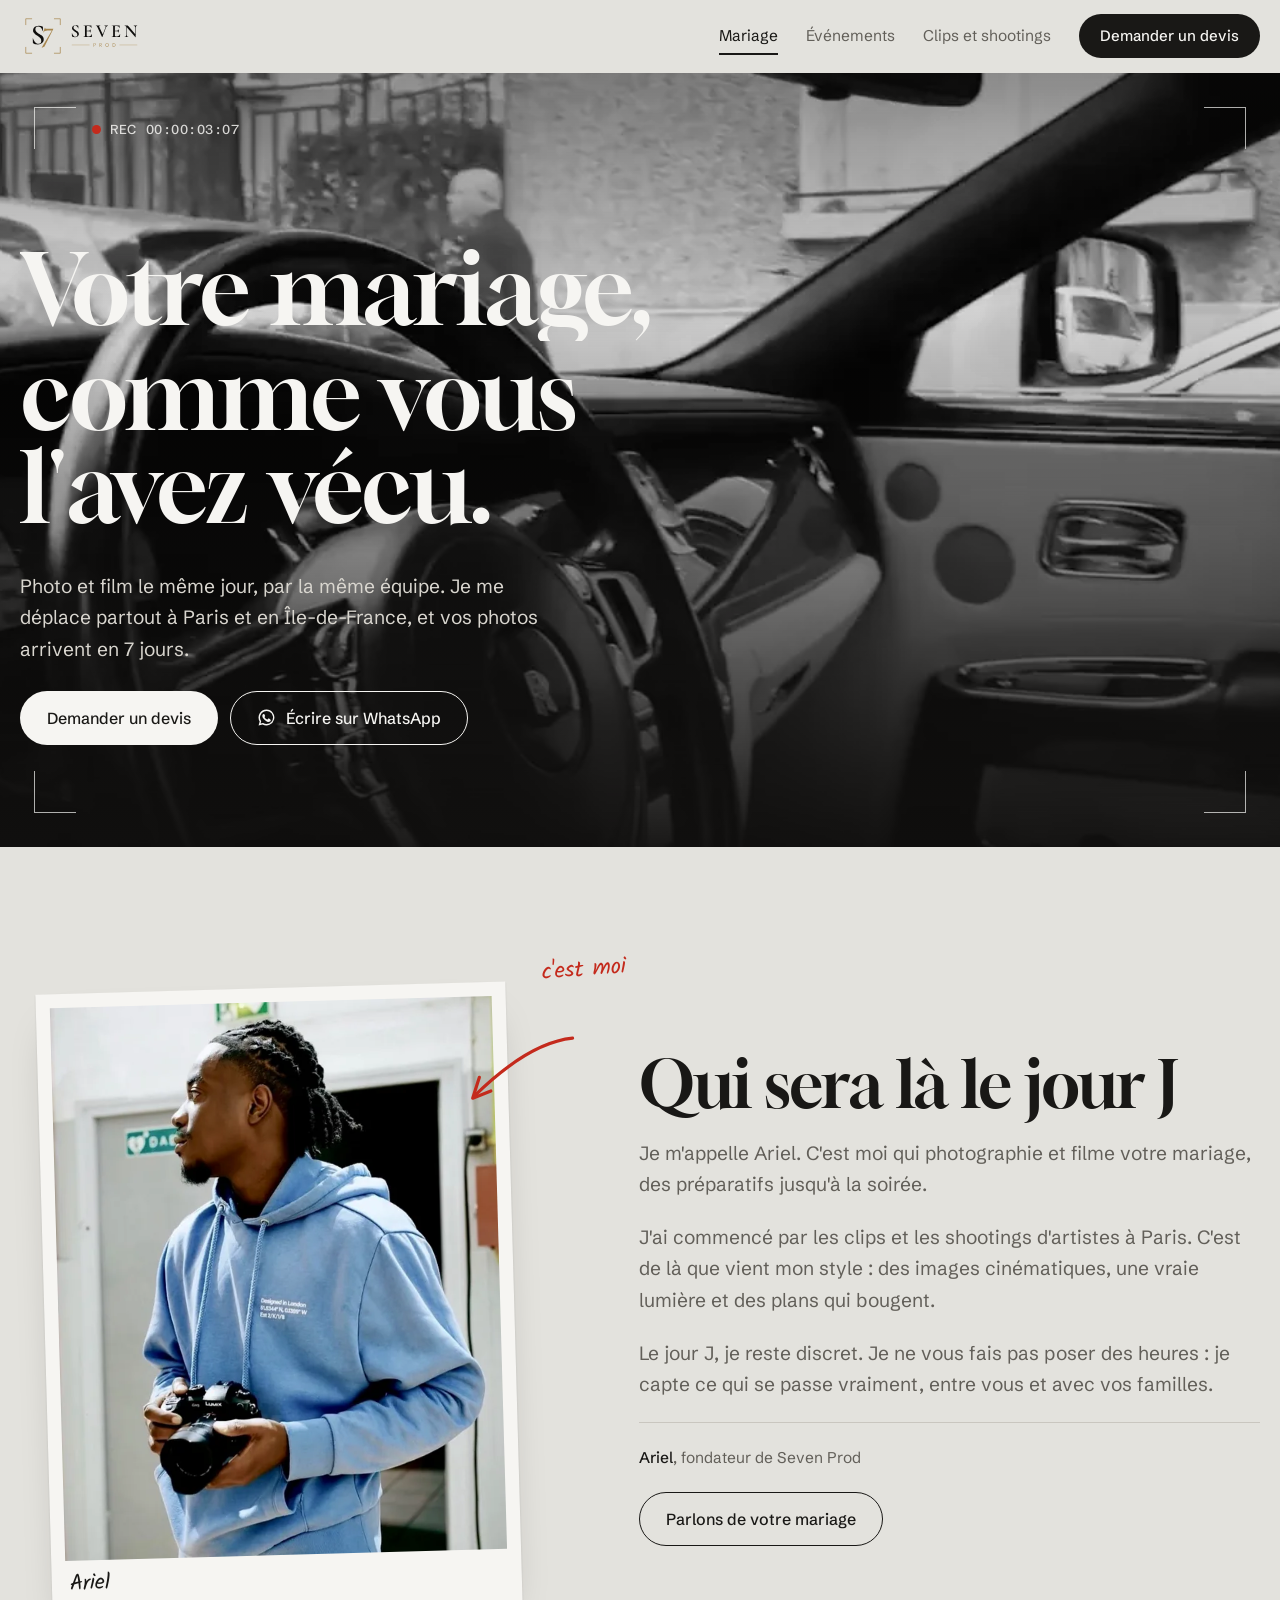
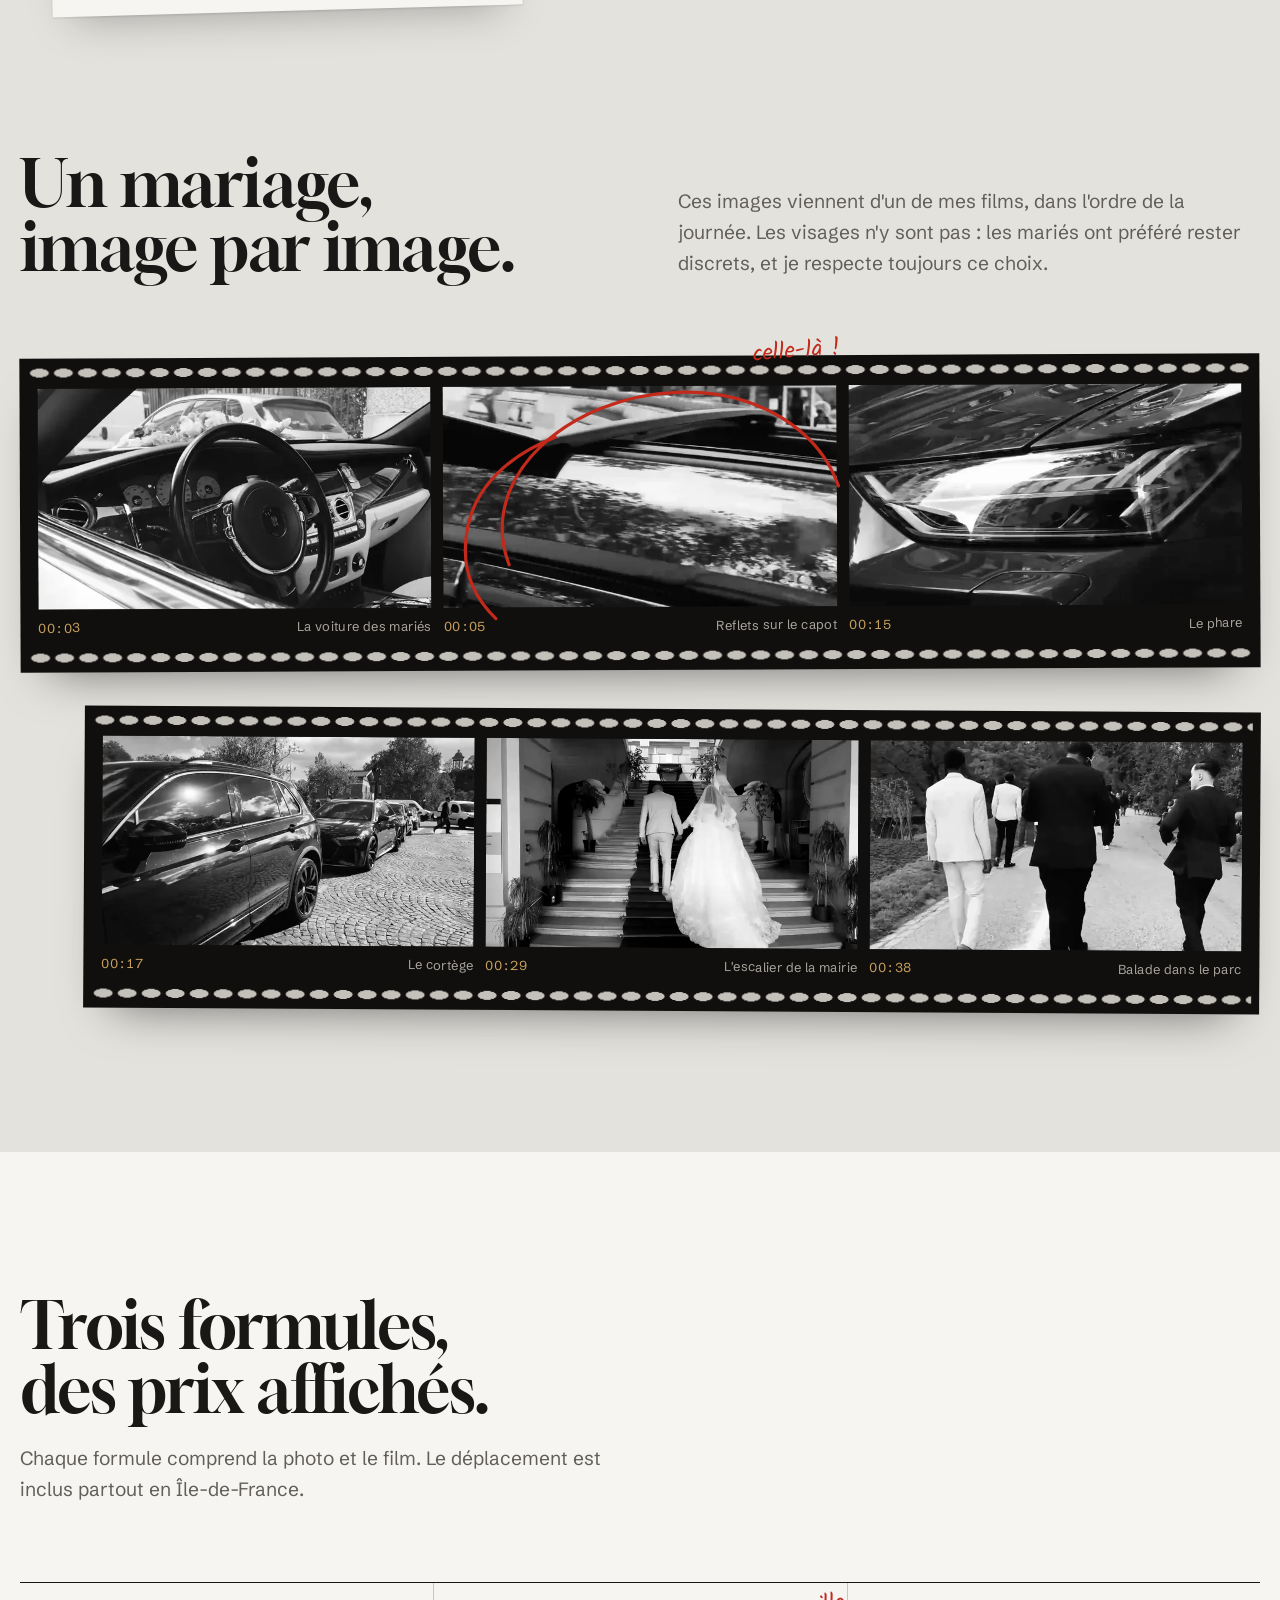
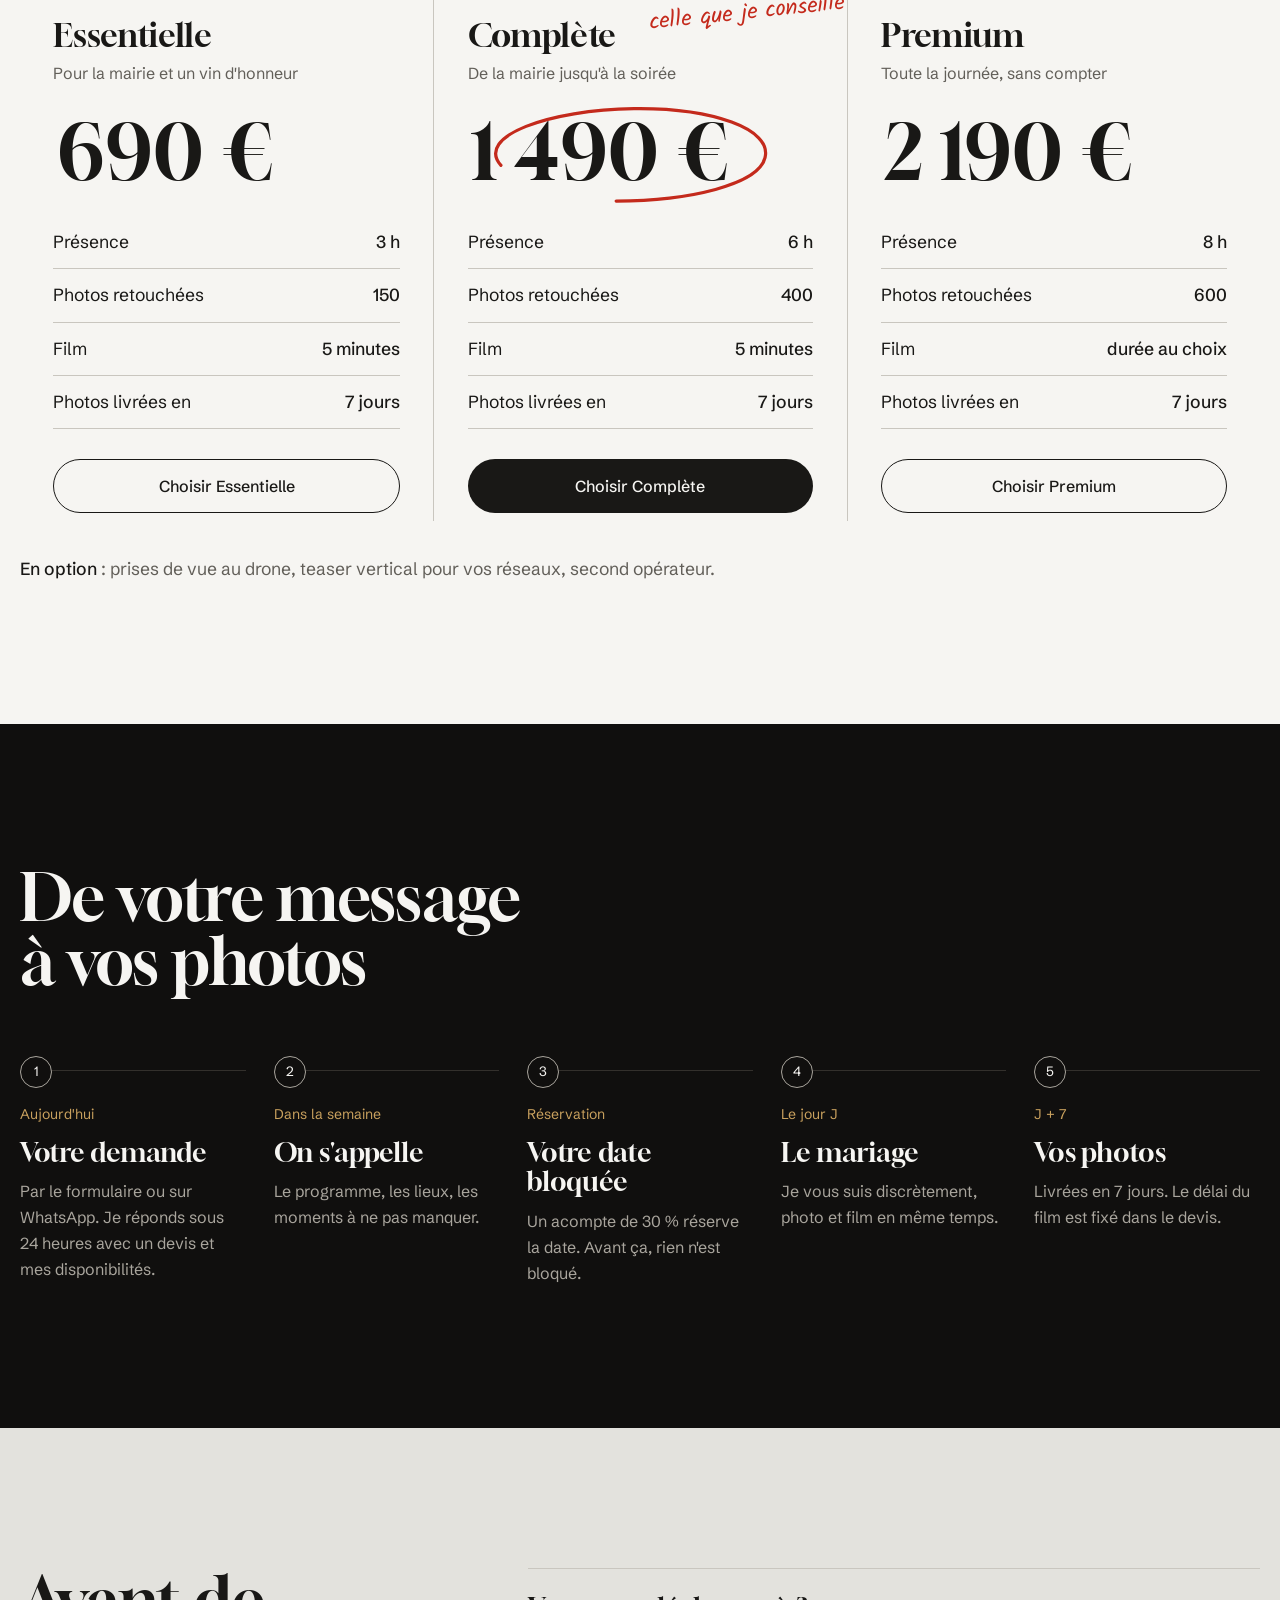
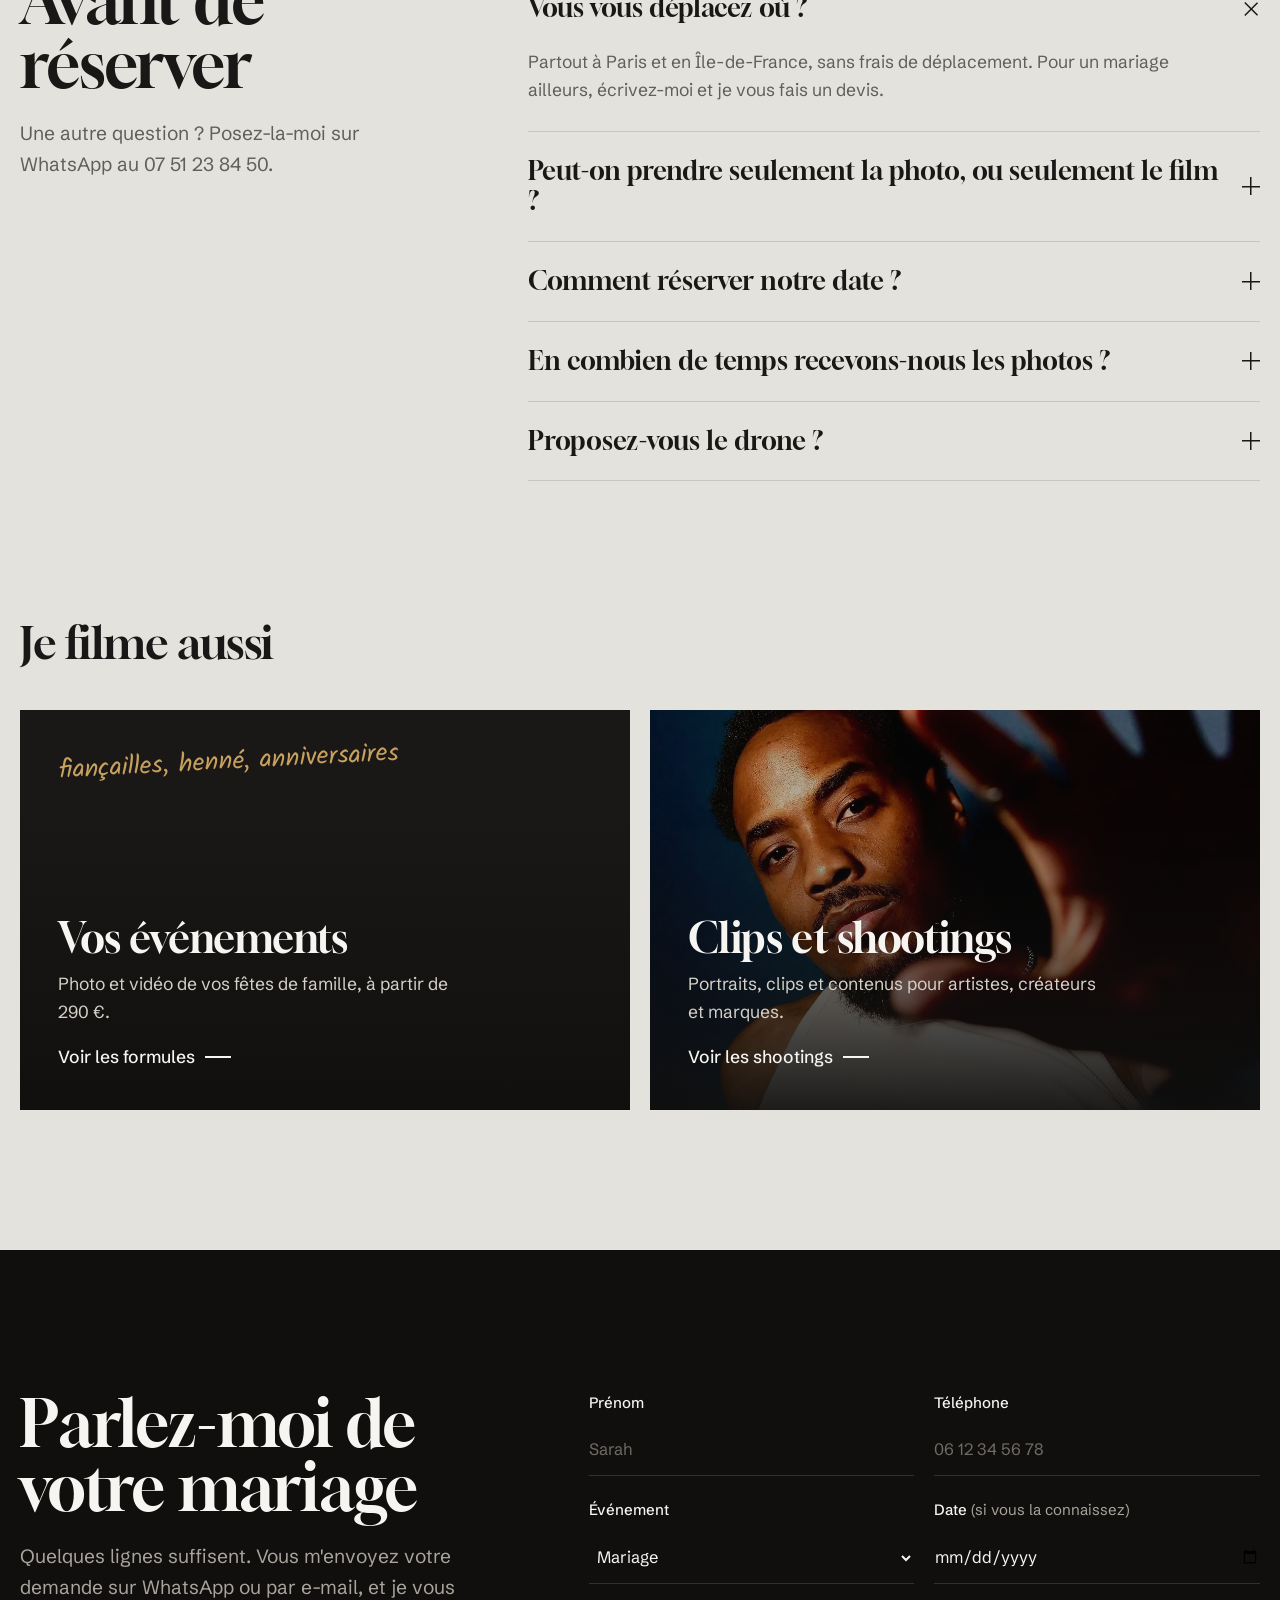
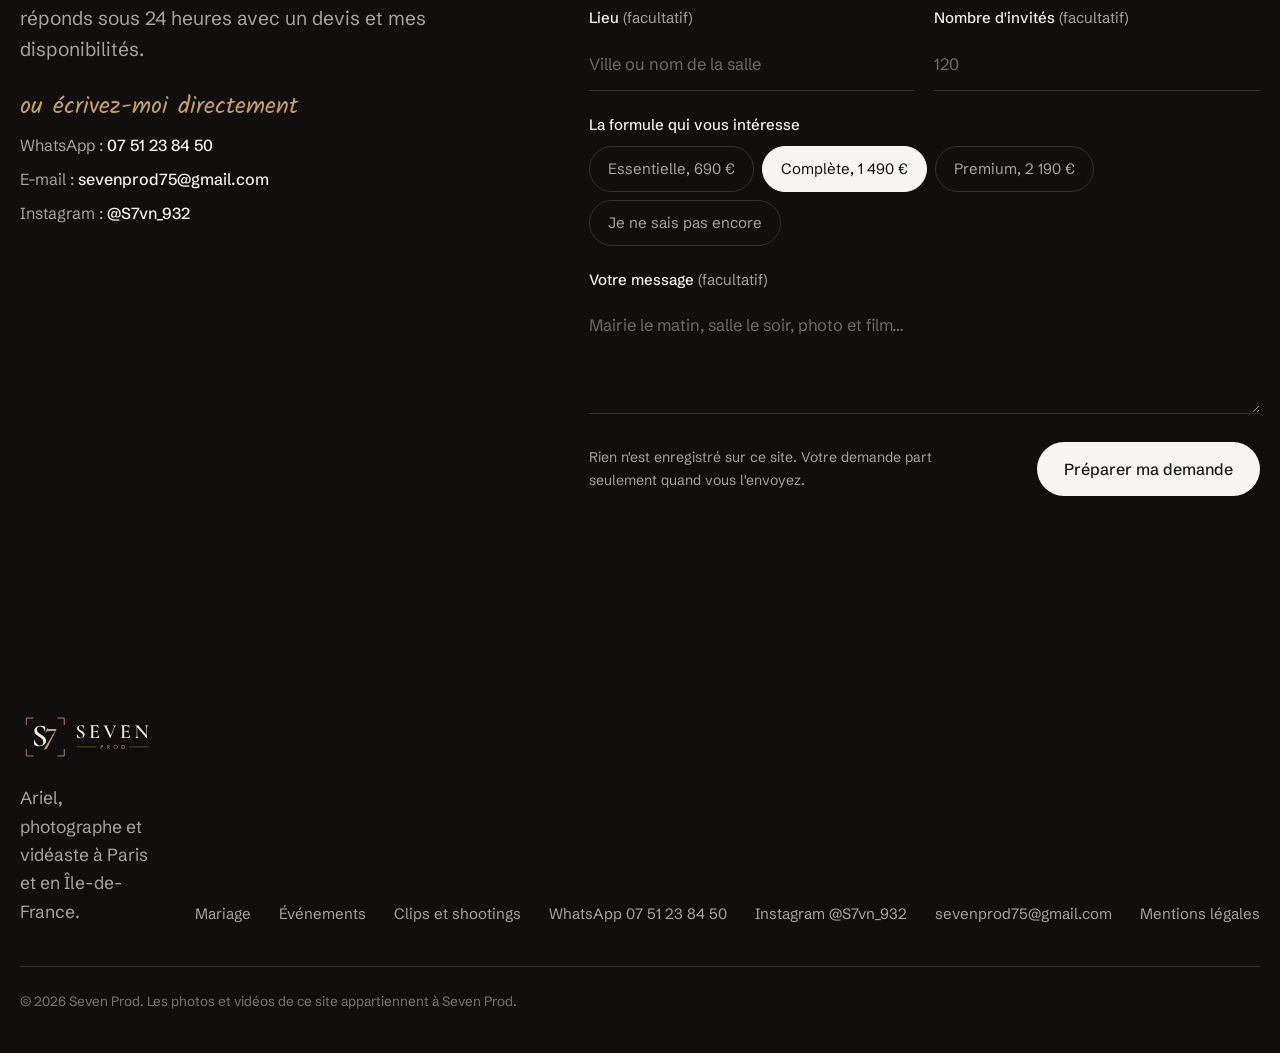
==== index.html @ d0fc2069 "Nouveau site Seven Prod : mariage, événements, clips et mentions légales Co-Authored-By: Claude Opus" ====
<!doctype html>
<html lang="fr">
<head>
<meta charset="utf-8">
<meta name="viewport" content="width=device-width, initial-scale=1, viewport-fit=cover">
<title>Seven Prod Mariage</title>
<meta name="claude:viewport-fit-sides" content="cover">
<meta name="description" content="Ariel, photographe et vidéaste de mariage à Paris et en Île-de-France. Photo et film le même jour, photos livrées en 7 jours. Formules dès 690 €.">
<meta name="theme-color" content="#E3E2DD">
<link rel="icon" href="logo/symbole-ivoire.svg" type="image/svg+xml">
<link rel="preconnect" href="https://fonts.googleapis.com"><link rel="preconnect" href="https://fonts.gstatic.com" crossorigin><link rel="stylesheet" href="https://fonts.googleapis.com/css2?family=Gloock&family=Kalam&family=Schibsted+Grotesk:wght@400;500&display=swap">
<link rel="stylesheet" href="styles.css">
<script>document.documentElement.classList.add('js')</script>
</head>
<body>
<header class="tete"><div class="wrap">
<a class="logo" href="index.html" aria-label="Seven Prod, accueil"><img src="logo/logo-horizontal-noir.svg" alt="Seven Prod" width="123" height="46"></a>
<nav class="nav" aria-label="Navigation principale"><a href="index.html" aria-current="page">Mariage</a><a href="evenements.html">Événements</a><a href="clips.html">Clips et shootings</a><a class="btn btn-plein" href="#devis" data-track="cta_devis_entete">Demander un devis</a></nav>
</div></header>
<main>
<section class="hero" aria-labelledby="titre">
<div class="hero-img"><video class="hero-video" autoplay muted loop playsinline preload="auto" poster="img/hero-poster.webp" aria-hidden="true"><source src="video/mariage-boucle.mp4" type="video/mp4"></video></div>
<div class="viseur" aria-hidden="true"><i></i><i></i><i></i><i></i><span class="rec"><b></b>REC <span id="tc" data-start="0">00:00:00:00</span></span></div>
<div class="wrap"><div class="hero-txt">
<h1 id="titre"><span><span>Votre mariage,</span></span><span><span>comme vous l'avez vécu.</span></span></h1>
<p class="lead">Photo et film le même jour, par la même équipe. Je me déplace partout à Paris et en Île-de-France, et vos photos arrivent en 7 jours.</p>
<div class="btns"><a class="btn btn-clair" href="#devis" data-track="cta_devis_hero">Demander un devis</a><a class="btn btn-trait" href="https://wa.me/33751238450?text=Bonjour%20Ariel%2C%20je%20me%20marie%20et%20je%20souhaite%20un%20devis." data-track="clic_whatsapp"><svg viewBox="0 0 24 24" aria-hidden="true" fill="currentColor"><path d="M12 2a10 10 0 0 0-8.6 15.1L2 22l5-1.3A10 10 0 1 0 12 2Zm0 18.2a8.2 8.2 0 0 1-4.2-1.2l-.3-.2-3 .8.8-2.9-.2-.3A8.2 8.2 0 1 1 12 20.2Zm4.5-6.1c-.2-.1-1.5-.7-1.7-.8-.2-.1-.4-.1-.6.1l-.8 1c-.1.2-.3.2-.5.1a6.7 6.7 0 0 1-3.3-2.9c-.3-.4.2-.4.6-1.3.1-.2 0-.3 0-.4l-.8-1.8c-.2-.5-.4-.4-.6-.4h-.5a1 1 0 0 0-.7.3 3 3 0 0 0-.9 2.2 5.2 5.2 0 0 0 1.1 2.7 11.8 11.8 0 0 0 4.5 4c1.7.7 2.3.8 3.2.6a2.7 2.7 0 0 0 1.7-1.2c.2-.6.2-1.1.2-1.2-.1-.1-.3-.2-.5-.3Z"/></svg>Écrire sur WhatsApp</a></div>
</div></div>
</section>

<section class="bloc" aria-labelledby="ariel-titre"><div class="wrap ariel">
<div data-feutre style="position:relative;justify-self:center;width:100%;max-width:470px">
<figure class="tirage"><img src="img/gerant-880.webp" srcset="img/gerant-600.webp 600w, img/gerant-880.webp 880w" sizes="(max-width:860px) 92vw, 40vw" width="880" height="1100" alt="Ariel, photographe et vidéaste de Seven Prod, appareil en main" decoding="async" loading="lazy"><figcaption>Ariel</figcaption></figure>
<svg class="trait" viewBox="0 0 130 70" preserveAspectRatio="none" aria-hidden="true"><path pathLength="1" d="M124 6C98 8 62 20 16 54"/><path pathLength="1" d="M34 50L14 56l8-19"/></svg><span class="note">c'est moi</span>
</div>
<div class="pile">
<h2 id="ariel-titre">Qui sera là le jour J</h2>
<p class="lead">Je m'appelle Ariel. C'est moi qui photographie et filme votre mariage, des préparatifs jusqu'à la soirée.</p>
<p class="lead">J'ai commencé par les clips et les shootings d'artistes à Paris. C'est de là que vient mon style : des images cinématiques, une vraie lumière et des plans qui bougent.</p>
<p class="lead">Le jour J, je reste discret. Je ne vous fais pas poser des heures : je capte ce qui se passe vraiment, entre vous et avec vos familles.</p>
<p class="signature"><span><b>Ariel</b>, fondateur de Seven Prod</span></p>
<div class="btns"><a class="btn btn-trait sur-papier" href="#devis" data-track="cta_devis_ariel">Parlons de votre mariage</a></div>
</div>
</div></section>

<section class="bloc" aria-labelledby="planche-titre" style="padding-top:0"><div class="wrap">
<div class="planche-tete">
<h2 id="planche-titre">Un mariage, image par image.</h2>
<p class="lead">Ces images viennent d'un de mes films, dans l'ordre de la journée. Les visages n'y sont pas : les mariés ont préféré rester discrets, et je respecte toujours ce choix.</p>
</div>
<div class="planche" data-feutre>
<div class="bande"><div class="cases">
<figure class="case"><button type="button" data-lb="img/mariage-voiture-1024.webp" data-cap="La voiture des mariés" data-tc="00:03" aria-label="Agrandir : La voiture des mariés"><img src="img/mariage-voiture-1024.webp" srcset="img/mariage-voiture-640.webp 640w, img/mariage-voiture-1024.webp 1024w" sizes="(max-width:760px) 80vw, 31vw" width="1024" height="576" alt="Le volant de la voiture des mariés, fleurs sur le capot" decoding="async" loading="lazy"></button><figcaption><span>00:03</span><span>La voiture des mariés</span></figcaption></figure>
<figure class="case choisie"><svg class="trait" viewBox="0 0 200 120" preserveAspectRatio="none" aria-hidden="true"><path pathLength="1" d="M40 72C25 42 68 15 116 14c45-1 79 21 75 50-4 31-53 48-99 44C50 104 15 88 21 61c3-15 19-26 40-32"/></svg><span class="note">celle-là !</span><button type="button" data-lb="img/mariage-capot-1024.webp" data-cap="Reflets sur le capot" data-tc="00:05" aria-label="Agrandir : Reflets sur le capot"><img src="img/mariage-capot-1024.webp" srcset="img/mariage-capot-640.webp 640w, img/mariage-capot-1024.webp 1024w" sizes="(max-width:760px) 80vw, 31vw" width="1024" height="576" alt="Reflets des arbres sur le capot noir" decoding="async" loading="lazy"></button><figcaption><span>00:05</span><span>Reflets sur le capot</span></figcaption></figure>
<figure class="case"><button type="button" data-lb="img/mariage-phare-1024.webp" data-cap="Le phare" data-tc="00:15" aria-label="Agrandir : Le phare"><img src="img/mariage-phare-1024.webp" srcset="img/mariage-phare-640.webp 640w, img/mariage-phare-1024.webp 1024w" sizes="(max-width:760px) 80vw, 31vw" width="1024" height="576" alt="Gros plan sur un phare de voiture" decoding="async" loading="lazy"></button><figcaption><span>00:15</span><span>Le phare</span></figcaption></figure>
</div></div>
<div class="bande"><div class="cases">
<figure class="case"><button type="button" data-lb="img/mariage-cortege-1024.webp" data-cap="Le cortège" data-tc="00:17" aria-label="Agrandir : Le cortège"><img src="img/mariage-cortege-1024.webp" srcset="img/mariage-cortege-640.webp 640w, img/mariage-cortege-1024.webp 1024w" sizes="(max-width:760px) 80vw, 31vw" width="1024" height="576" alt="Les voitures du cortège garées sur les pavés" decoding="async" loading="lazy"></button><figcaption><span>00:17</span><span>Le cortège</span></figcaption></figure>
<figure class="case"><button type="button" data-lb="img/mariage-escalier-1024.webp" data-cap="L'escalier de la mairie" data-tc="00:29" aria-label="Agrandir : L'escalier de la mairie"><img src="img/mariage-escalier-1024.webp" srcset="img/mariage-escalier-640.webp 640w, img/mariage-escalier-1024.webp 1024w" sizes="(max-width:760px) 80vw, 31vw" width="1024" height="576" alt="Les mariés montent l'escalier de la mairie, vus de dos" decoding="async" loading="lazy"></button><figcaption><span>00:29</span><span>L'escalier de la mairie</span></figcaption></figure>
<figure class="case"><button type="button" data-lb="img/mariage-parc-1024.webp" data-cap="Balade dans le parc" data-tc="00:38" aria-label="Agrandir : Balade dans le parc"><img src="img/mariage-parc-1024.webp" srcset="img/mariage-parc-640.webp 640w, img/mariage-parc-1024.webp 860w" sizes="(max-width:760px) 80vw, 31vw" width="860" height="576" alt="Les invités marchent dans le parc, vus de dos" decoding="async" loading="lazy"></button><figcaption><span>00:38</span><span>Balade dans le parc</span></figcaption></figure>
</div></div>
</div>
<p class="glisser main">glissez pour voir la suite</p>
</div></section>

<section class="bloc" id="formules" aria-labelledby="formules-titre" style="background:var(--tirage)"><div class="wrap">
<div class="pile" style="max-width:720px">
<h2 id="formules-titre">Trois formules, des prix affichés.</h2>
<p class="lead">Chaque formule comprend la photo et le film. Le déplacement est inclus partout en Île-de-France.</p>
</div>
<div class="tarifs">
<article class="tarif">
<h3>Essentielle</h3><p class="pour">Pour la mairie et un vin d'honneur</p>
<p class="prix">690 €</p>
<ul class="inclus"><li><span>Présence</span><span>3 h</span></li><li><span>Photos retouchées</span><span>150</span></li><li><span>Film</span><span>5 minutes</span></li><li><span>Photos livrées en</span><span>7 jours</span></li></ul>
<a class="btn btn-trait sur-papier" href="#devis" data-formule="0" data-track="cta_formule_essentielle">Choisir Essentielle</a>
</article>
<article class="tarif" data-feutre><span class="note">celle que je conseille</span>
<h3>Complète</h3><p class="pour">De la mairie jusqu'à la soirée</p>
<p class="prix"><svg class="trait" viewBox="0 0 200 120" preserveAspectRatio="none" aria-hidden="true"><path pathLength="1" d="M40 72C25 42 68 15 116 14c45-1 79 21 75 50-4 31-53 48-99 44C50 104 15 88 21 61c3-15 19-26 40-32"/></svg>1 490 €</p>
<ul class="inclus"><li><span>Présence</span><span>6 h</span></li><li><span>Photos retouchées</span><span>400</span></li><li><span>Film</span><span>5 minutes</span></li><li><span>Photos livrées en</span><span>7 jours</span></li></ul>
<a class="btn btn-plein" href="#devis" data-formule="1" data-track="cta_formule_complete">Choisir Complète</a>
</article>
<article class="tarif">
<h3>Premium</h3><p class="pour">Toute la journée, sans compter</p>
<p class="prix">2 190 €</p>
<ul class="inclus"><li><span>Présence</span><span>8 h</span></li><li><span>Photos retouchées</span><span>600</span></li><li><span>Film</span><span>durée au choix</span></li><li><span>Photos livrées en</span><span>7 jours</span></li></ul>
<a class="btn btn-trait sur-papier" href="#devis" data-formule="2" data-track="cta_formule_premium">Choisir Premium</a>
</article>
</div>
<p class="options"><b>En option</b> : prises de vue au drone, teaser vertical pour vos réseaux, second opérateur.</p>
</div></section>

<section class="bloc noir" aria-labelledby="etapes-titre"><div class="wrap">
<h2 id="etapes-titre" style="max-width:14ch">De votre message à vos photos</h2>
<ol class="etapes">
<li><span class="quand">Aujourd'hui</span><h3>Votre demande</h3><p>Par le formulaire ou sur WhatsApp. Je réponds sous 24 heures avec un devis et mes disponibilités.</p></li>
<li><span class="quand">Dans la semaine</span><h3>On s'appelle</h3><p>Le programme, les lieux, les moments à ne pas manquer.</p></li>
<li><span class="quand">Réservation</span><h3>Votre date bloquée</h3><p>Un acompte de 30 % réserve la date. Avant ça, rien n'est bloqué.</p></li>
<li><span class="quand">Le jour J</span><h3>Le mariage</h3><p>Je vous suis discrètement, photo et film en même temps.</p></li>
<li><span class="quand">J + 7</span><h3>Vos photos</h3><p>Livrées en 7 jours. Le délai du film est fixé dans le devis.</p></li>
</ol>
</div></section>

<section class="bloc" aria-labelledby="faq-titre"><div class="wrap faq">
<div class="pile"><h2 id="faq-titre">Avant de réserver</h2><p class="lead">Une autre question ? Posez-la-moi sur WhatsApp au 07 51 23 84 50.</p></div>
<div>
<details open><summary>Vous vous déplacez où ?</summary><div class="rep"><div><p>Partout à Paris et en Île-de-France, sans frais de déplacement. Pour un mariage ailleurs, écrivez-moi et je vous fais un devis.</p></div></div></details>
<details><summary>Peut-on prendre seulement la photo, ou seulement le film ?</summary><div class="rep"><div><p>Oui. Les formules comprennent les deux, mais j'adapte le devis si vous ne voulez que l'un des deux.</p></div></div></details>
<details><summary>Comment réserver notre date ?</summary><div class="rep"><div><p>Une fois le devis validé, un acompte de 30 % bloque votre date. Sans acompte, la date reste libre pour d'autres couples.</p></div></div></details>
<details><summary>En combien de temps recevons-nous les photos ?</summary><div class="rep"><div><p>En 7 jours après le mariage. Le délai du film dépend de sa durée, il est indiqué dans votre devis.</p></div></div></details>
<details><summary>Proposez-vous le drone ?</summary><div class="rep"><div><p>Oui, en option, si le lieu le permet. On vérifie les autorisations ensemble avant le jour J.</p></div></div></details>
</div>
</div></section>

<section class="bloc" aria-labelledby="aussi-titre" style="padding-top:0"><div class="wrap">
<h2 id="aussi-titre" style="font-size:clamp(30px,3.4vw,44px)">Je filme aussi</h2>
<div class="aussi">
<a class="porte sans-image" href="evenements.html"><span class="main">fiançailles, henné, anniversaires</span><h3>Vos événements</h3><p>Photo et vidéo de vos fêtes de famille, à partir de 290 €.</p><span class="lien">Voir les formules</span></a>
<a class="porte" href="clips.html"><img src="img/portrait-reach-1200.webp" srcset="img/portrait-reach-600.webp 600w, img/portrait-reach-1200.webp 1200w" sizes="(max-width:760px) 100vw, 50vw" width="1200" height="1600" alt="Portrait studio sur fond bleu" decoding="async" loading="lazy"><h3>Clips et shootings</h3><p>Portraits, clips et contenus pour artistes, créateurs et marques.</p><span class="lien">Voir les shootings</span></a>
</div>
</div></section>

<section class="bloc noir" id="devis" aria-labelledby="devis-titre"><div class="wrap devis">
<div class="pile">
<h2 id="devis-titre">Parlez-moi de votre mariage</h2>
<p class="lead">Quelques lignes suffisent. Vous m'envoyez votre demande sur WhatsApp ou par e-mail, et je vous réponds sous 24 heures avec un devis et mes disponibilités.</p>
<div class="direct"><span class="main">ou écrivez-moi directement</span><span>WhatsApp : <b>07 51 23 84 50</b></span><span>E-mail : <b>sevenprod75@gmail.com</b></span><span>Instagram : <b>@S7vn_932</b></span></div>
</div>
<form id="form-devis" novalidate>
<div class="champ"><label for="prenom">Prénom</label><input id="prenom" name="prenom" autocomplete="given-name" required placeholder="Sarah"></div>
<div class="champ"><label for="tel">Téléphone</label><input id="tel" name="tel" type="tel" autocomplete="tel" required placeholder="06 12 34 56 78"></div>
<div class="champ"><label for="type">Événement</label><select id="type" name="type"><option selected>Mariage</option><option>Fiançailles</option><option>Henné</option><option>Anniversaire</option><option>Autre événement</option></select></div>
<div class="champ"><label for="date">Date <span class="opt">(si vous la connaissez)</span></label><input id="date" name="date" type="date"></div>
<div class="champ"><label for="lieu">Lieu <span class="opt">(facultatif)</span></label><input id="lieu" name="lieu" placeholder="Ville ou nom de la salle"></div>
<div class="champ"><label for="invites">Nombre d'invités <span class="opt">(facultatif)</span></label><input id="invites" name="invites" inputmode="numeric" placeholder="120"></div>
<div class="champ large"><span class="lbl" id="lbl-formule">La formule qui vous intéresse</span><div class="choix" role="radiogroup" aria-labelledby="lbl-formule"><label><input type="radio" name="formule" id="f0" value="Essentielle, 690 €">Essentielle, 690 €</label><label><input type="radio" name="formule" id="f1" value="Complète, 1 490 €" checked>Complète, 1 490 €</label><label><input type="radio" name="formule" id="f2" value="Premium, 2 190 €">Premium, 2 190 €</label><label><input type="radio" name="formule" id="f3" value="Je ne sais pas encore">Je ne sais pas encore</label></div></div>
<div class="champ large"><label for="message">Votre message <span class="opt">(facultatif)</span></label><textarea id="message" name="message" placeholder="Mairie le matin, salle le soir, photo et film…"></textarea></div>
<p class="erreur" id="erreur" role="alert" hidden></p>
<div class="bas-form"><small>Rien n'est enregistré sur ce site. Votre demande part seulement quand vous l'envoyez.</small><button class="btn btn-clair" type="submit">Préparer ma demande</button></div>
<div class="pret" id="pret" hidden>
<h3>Votre demande est prête</h3>
<p>Choisissez comment l'envoyer. Sur WhatsApp, le message s'ouvre déjà rempli.</p>
<pre id="recap"></pre>
<div class="btns"><a class="btn btn-plein" id="envoi-wa" href="https://wa.me/33751238450" data-track="devis_envoye_whatsapp"><svg viewBox="0 0 24 24" aria-hidden="true" fill="currentColor"><path d="M12 2a10 10 0 0 0-8.6 15.1L2 22l5-1.3A10 10 0 1 0 12 2Zm0 18.2a8.2 8.2 0 0 1-4.2-1.2l-.3-.2-3 .8.8-2.9-.2-.3A8.2 8.2 0 1 1 12 20.2Zm4.5-6.1c-.2-.1-1.5-.7-1.7-.8-.2-.1-.4-.1-.6.1l-.8 1c-.1.2-.3.2-.5.1a6.7 6.7 0 0 1-3.3-2.9c-.3-.4.2-.4.6-1.3.1-.2 0-.3 0-.4l-.8-1.8c-.2-.5-.4-.4-.6-.4h-.5a1 1 0 0 0-.7.3 3 3 0 0 0-.9 2.2 5.2 5.2 0 0 0 1.1 2.7 11.8 11.8 0 0 0 4.5 4c1.7.7 2.3.8 3.2.6a2.7 2.7 0 0 0 1.7-1.2c.2-.6.2-1.1.2-1.2-.1-.1-.3-.2-.5-.3Z"/></svg>Envoyer sur WhatsApp</a><a class="btn btn-trait" id="envoi-mail" href="mailto:sevenprod75@gmail.com" data-track="devis_envoye_email">Envoyer par e-mail</a><button class="btn btn-trait" type="button" id="copier">Copier le texte</button></div>
</div>
</form>
</div></section>
</main>
<footer class="pied"><div class="wrap">
<div class="pile" style="gap:18px"><a class="logo" href="index.html"><img src="logo/logo-horizontal-ivoire.svg" alt="Seven Prod" width="155" height="58" loading="lazy"></a><p>Ariel, photographe et vidéaste à Paris et en Île-de-France.</p></div>
<nav aria-label="Liens du pied de page"><a href="index.html">Mariage</a><a href="evenements.html">Événements</a><a href="clips.html">Clips et shootings</a><a href="https://wa.me/33751238450" data-track="clic_whatsapp">WhatsApp 07 51 23 84 50</a><a href="https://instagram.com/S7vn_932" data-track="clic_instagram">Instagram @S7vn_932</a><a href="mailto:sevenprod75@gmail.com">sevenprod75@gmail.com</a><a href="mentions-legales.html">Mentions légales</a></nav>
<p class="mini">© 2026 Seven Prod. Les photos et vidéos de ce site appartiennent à Seven Prod.</p>
</div></footer>
<div class="barre" id="barre"><a class="btn btn-clair" href="#devis" data-track="cta_devis_mobile">Devis gratuit</a><a class="btn btn-trait" href="https://wa.me/33751238450?text=Bonjour%20Ariel%2C%20je%20me%20marie%20et%20je%20souhaite%20un%20devis." data-track="clic_whatsapp"><svg viewBox="0 0 24 24" aria-hidden="true" fill="currentColor"><path d="M12 2a10 10 0 0 0-8.6 15.1L2 22l5-1.3A10 10 0 1 0 12 2Zm0 18.2a8.2 8.2 0 0 1-4.2-1.2l-.3-.2-3 .8.8-2.9-.2-.3A8.2 8.2 0 1 1 12 20.2Zm4.5-6.1c-.2-.1-1.5-.7-1.7-.8-.2-.1-.4-.1-.6.1l-.8 1c-.1.2-.3.2-.5.1a6.7 6.7 0 0 1-3.3-2.9c-.3-.4.2-.4.6-1.3.1-.2 0-.3 0-.4l-.8-1.8c-.2-.5-.4-.4-.6-.4h-.5a1 1 0 0 0-.7.3 3 3 0 0 0-.9 2.2 5.2 5.2 0 0 0 1.1 2.7 11.8 11.8 0 0 0 4.5 4c1.7.7 2.3.8 3.2.6a2.7 2.7 0 0 0 1.7-1.2c.2-.6.2-1.1.2-1.2-.1-.1-.3-.2-.5-.3Z"/></svg>WhatsApp</a></div>
<dialog class="lb" id="lb" aria-label="Visionneuse">
<div class="lb-haut"><span class="tc" id="lb-tc"></span><div class="fleches"><button type="button" id="lb-prev" aria-label="Image précédente">‹</button><button type="button" id="lb-next" aria-label="Image suivante">›</button><button type="button" id="lb-close">Fermer</button></div></div>
<figure><img id="lb-img" alt=""></figure>
<div class="lb-bas"><span id="lb-cap"></span><span id="lb-pos" class="tc"></span></div>
</dialog>
<script src="app.js" defer></script>
</body>
</html>
---- styles.css ----
/* Seven Prod — la planche-contact annotée.
   Le site se lit comme une planche de tirage posée sur la table : papier photo gris, bandes de film noires,
   et les annotations au feutre rouge d'Ariel. Le feutre est la seule couleur vive, réservée à la main humaine. */
:root{
  --papier:#E3E2DD;      /* papier photo, gris neutre */
  --tirage:#F6F5F2;      /* blanc des bords de tirage */
  --encre:#191816;       /* texte et bandes sombres */
  --film:#100F0E;        /* noir de la pellicule */
  --gris:#625F59;        /* texte secondaire sur papier */
  --gris-clair:#A9A59D;  /* texte secondaire sur noir */
  --filet:#C9C6BF;       /* filets sur papier */
  --filet-noir:#33302C;  /* filets sur noir */
  --feutre:#C42A1C;      /* feutre rouge de la planche-contact */
  --ambre:#C9A15E;       /* chiffres imprimés sur le bord du film, couleur du logo */
  --display:"Gloock", "Iowan Old Style", "Palatino Linotype", Georgia, serif;
  --texte:"Schibsted Grotesk", "Helvetica Neue", Arial, sans-serif;
  --main:"Kalam", "Segoe Print", "Bradley Hand", cursive;
  --gut:max(20px, env(safe-area-inset-left, 0px));
  --gut-r:max(20px, env(safe-area-inset-right, 0px));
  --doux:cubic-bezier(.2,.7,.15,1);
  color-scheme:light;
}
*{box-sizing:border-box}
[hidden]{display:none!important}
html{scroll-behavior:smooth;-webkit-text-size-adjust:100%}
body{margin:0;background:var(--papier);color:var(--encre);font:400 17.5px/1.62 var(--texte);-webkit-font-smoothing:antialiased;text-rendering:optimizeLegibility}
main{overflow-x:clip}
body::before{content:"";position:fixed;inset:0 0 auto;height:env(safe-area-inset-top,0px);z-index:60;background:var(--papier)}
img{max-width:100%;height:auto;display:block}
a{color:inherit}
:focus-visible{outline:2px solid var(--feutre);outline-offset:3px}
h1,h2,h3{font-family:var(--display);font-weight:400;margin:0;text-wrap:balance;letter-spacing:-.01em}
h1{font-size:clamp(46px,7.6vw,112px);line-height:.96}
h2{font-size:clamp(36px,5vw,68px);line-height:1}
h3{font-size:clamp(24px,2.2vw,30px);line-height:1.1}
p{margin:0}
.wrap{max-width:1280px;margin:0 auto;padding-left:var(--gut);padding-right:var(--gut-r)}
.bloc{padding-block:clamp(84px,11vw,150px)}
.noir{background:var(--film);color:var(--tirage)}
.lead{font-size:clamp(18px,1.5vw,20.5px);color:var(--gris);max-width:52ch}
.noir .lead{color:var(--gris-clair)}
.pile{display:flex;flex-direction:column;gap:22px}
.main{font-family:var(--main);color:var(--feutre);font-weight:400;line-height:1.15}

/* boutons */
.btns{display:flex;flex-wrap:wrap;gap:12px}
.btn{display:inline-flex;align-items:center;justify-content:center;gap:10px;min-height:54px;padding:0 26px;border-radius:999px;border:1.5px solid transparent;font:500 16px/1 var(--texte);text-decoration:none;cursor:pointer;transition:transform .35s var(--doux),background-color .25s,color .25s,border-color .25s}
.btn:hover{transform:translateY(-2px)}
.btn:active{transform:translateY(0) scale(.98)}
.btn svg{width:19px;height:19px;flex:none}
.btn-plein{background:var(--encre);color:var(--tirage)}
.btn-plein:hover{background:#000}
.btn-clair{background:var(--tirage);color:var(--encre)}
.btn-clair:hover{background:#fff}
.btn-trait{border-color:currentColor;background:transparent}
.noir .btn-trait:hover,.hero .btn-trait:hover{background:var(--tirage);color:var(--encre);border-color:var(--tirage)}
.btn-trait.sur-papier:hover{background:var(--encre);color:var(--tirage);border-color:var(--encre)}

/* en-tête */
.tete{position:sticky;top:env(safe-area-inset-top,0px);z-index:50;background:color-mix(in srgb,var(--papier) 92%,transparent);-webkit-backdrop-filter:blur(12px);backdrop-filter:blur(12px);border-bottom:1px solid transparent;transition:border-color .3s}
.tete.colle{border-bottom-color:var(--filet)}
.tete .wrap{display:flex;align-items:center;justify-content:space-between;gap:24px;min-height:72px}
.tete .logo img{height:46px;width:auto}
.nav{display:flex;align-items:center;gap:28px;font-size:15.5px}
.nav a{text-decoration:none;color:var(--gris);padding-block:10px;position:relative;transition:color .2s}
.nav a:not(.btn)::after{content:"";position:absolute;left:0;right:0;bottom:4px;height:1.5px;background:var(--encre);transform:scaleX(0);transform-origin:left;transition:transform .45s var(--doux)}
.nav a:not(.btn):hover{color:var(--encre)}
.nav a:not(.btn):hover::after,.nav a[aria-current="page"]::after{transform:scaleX(1)}
.nav a[aria-current="page"]{color:var(--encre)}
.nav .btn{min-height:44px;padding:0 20px;font-size:15px;color:var(--tirage)}
@media (max-width:880px){.nav a:not(.btn){display:none}.tete .wrap{min-height:64px}.tete .logo img{height:40px}}

/* héros : le viseur de la caméra, le seul mouvement automatique */
.hero{position:relative;overflow:hidden;background:var(--film);color:var(--tirage);isolation:isolate;min-height:clamp(560px,86vh,900px);display:flex;align-items:flex-end}
.hero-img{position:absolute;inset:-6% 0 0;z-index:-2;will-change:transform}
.hero-img img,.hero-img video{display:block;width:100%;height:100%;object-fit:cover;object-position:50% 50%;filter:grayscale(.15) contrast(1.06);animation:pose 2.6s var(--doux) both}
.hero::before{content:"";position:absolute;inset:0;z-index:-1;background:linear-gradient(180deg,rgba(16,15,14,.45) 0%,rgba(16,15,14,.15) 30%,rgba(16,15,14,.5) 62%,rgba(16,15,14,.94) 100%)}
.viseur{position:absolute;inset:clamp(16px,3vw,34px);inset-inline-start:max(clamp(16px,3vw,34px),env(safe-area-inset-left,0px));inset-inline-end:max(clamp(16px,3vw,34px),env(safe-area-inset-right,0px));pointer-events:none;font:500 13px/1 var(--texte);font-variant-numeric:tabular-nums;letter-spacing:.04em;color:rgba(246,245,242,.85)}
.viseur i{position:absolute;width:42px;height:42px;border:1.5px solid rgba(246,245,242,.7)}
.viseur i:nth-child(1){top:0;left:0;border-right:0;border-bottom:0}
.viseur i:nth-child(2){top:0;right:0;border-left:0;border-bottom:0}
.viseur i:nth-child(3){bottom:0;left:0;border-right:0;border-top:0}
.viseur i:nth-child(4){bottom:0;right:0;border-left:0;border-top:0}
.rec{position:absolute;top:16px;left:58px;display:flex;align-items:center;gap:9px}
.rec b{width:9px;height:9px;border-radius:50%;background:var(--feutre);animation:rec 1.6s steps(1) infinite}
.reglage{position:absolute;top:16px;right:58px}
@keyframes rec{50%{opacity:.15}}
@keyframes pose{from{transform:scale(1.08)}to{transform:none}}
.hero .wrap{width:100%;padding-block:150px clamp(64px,8vw,104px)}
.hero-txt{display:flex;flex-direction:column;gap:26px;max-width:880px}
.hero h1 span{display:block;overflow:hidden;padding-bottom:.06em}
.hero h1 span>span{display:block;animation:monte 1.25s var(--doux) both}
.hero h1 span:nth-child(2)>span{animation-delay:.12s}
.hero .lead{color:#D9D6CF;max-width:46ch;animation:apparait 1.2s .45s var(--doux) both}
.hero .btns{animation:apparait 1.2s .6s var(--doux) both}
@keyframes monte{from{transform:translateY(105%)}to{transform:none}}
@keyframes apparait{from{opacity:0;transform:translateY(14px)}to{opacity:1;transform:none}}
@media (max-width:700px){.reglage{display:none}.rec{left:52px}.hero{min-height:clamp(560px,92vh,760px)}}

/* annotations au feutre : se tracent quand on arrive dessus */
.trait{position:absolute;overflow:visible;pointer-events:none;z-index:4}
.trait path{fill:none;stroke:var(--feutre);stroke-width:3.2;stroke-linecap:round;stroke-linejoin:round;vector-effect:non-scaling-stroke}
.js .trait path{stroke-dasharray:1;stroke-dashoffset:1;transition:stroke-dashoffset 1.1s var(--doux)}
.js .vu .trait path{stroke-dashoffset:0}
.js .vu .trait path+path{transition-delay:.75s;transition-duration:.35s}
.note{position:absolute;z-index:4;font-family:var(--main);color:var(--feutre);font-size:clamp(20px,1.8vw,25px);line-height:1.1;white-space:nowrap;transform:rotate(-4deg)}
.js .note{opacity:0;transition:opacity .5s .9s}
.js .vu .note{opacity:1}

/* Ariel */
.ariel{display:grid;grid-template-columns:minmax(0,5fr) minmax(0,6fr);gap:clamp(48px,8vw,120px);align-items:center}
.tirage{position:relative;margin:0;background:var(--tirage);padding:14px 14px 56px;box-shadow:0 1px 2px rgba(25,24,22,.12),0 22px 44px -22px rgba(25,24,22,.35);transform:rotate(-1.6deg);transition:transform .8s var(--doux);max-width:470px}
.tirage:hover{transform:rotate(0)}
.tirage img{width:100%;aspect-ratio:4/5;object-fit:cover;object-position:50% 25%}
.tirage figcaption{position:absolute;left:18px;bottom:14px;font-family:var(--main);font-size:22px;color:var(--encre)}
.ariel .trait{right:-64px;top:7%;width:118px;height:84px}
.ariel .note{right:-112px;top:-30px}
.signature{display:flex;align-items:center;gap:14px;padding-top:22px;border-top:1px solid var(--filet);font-size:15.5px;color:var(--gris)}
.signature b{font-weight:500;color:var(--encre)}
@media (max-width:980px){.ariel .trait,.ariel .note{display:none}}
@media (max-width:860px){.ariel{grid-template-columns:minmax(0,1fr)}.tirage{max-width:420px;margin-inline:auto}}

/* planche-contact */
.planche-tete{display:grid;grid-template-columns:minmax(0,1fr) minmax(0,1fr);gap:24px clamp(40px,6vw,96px);align-items:end}
.planche{display:flex;flex-direction:column;gap:clamp(26px,3vw,40px);margin-top:clamp(48px,6vw,80px)}
.bande{position:relative;background:var(--film);padding:30px clamp(12px,1.4vw,18px) 34px;box-shadow:0 26px 50px -30px rgba(0,0,0,.6)}
.bande:nth-child(2){margin-inline-start:clamp(0px,5vw,72px);transform:rotate(.35deg)}
.bande:nth-child(1){transform:rotate(-.25deg)}
.bande::before,.bande::after{content:"";position:absolute;left:8px;right:8px;height:11px;background:radial-gradient(closest-side,#D8D5CE 76%,transparent 82%) 0 0/24px 11px repeat-x;opacity:.9}
.bande::before{top:9px}
.bande::after{bottom:9px}
.cases{display:grid;grid-template-columns:repeat(3,minmax(0,1fr));gap:12px}
.case{position:relative;margin:0;display:flex;flex-direction:column;gap:8px;min-width:0}
.case button{all:unset;cursor:zoom-in;display:block;position:relative;overflow:hidden;background:#000}
.case button:focus-visible{outline:2px solid var(--ambre);outline-offset:3px}
.case img{width:100%;aspect-ratio:16/9;object-fit:cover;transition:transform 1.1s var(--doux),filter .6s}
.case button:hover img{transform:scale(1.045)}
.case figcaption{display:flex;justify-content:space-between;gap:12px;font-size:13px;color:var(--ambre);font-variant-numeric:tabular-nums;letter-spacing:.03em}
.case figcaption span:last-child{color:var(--gris-clair);text-align:right}
.choisie .trait{inset:-14% -7% -28% -6%;width:113%;height:142%}
.choisie .note{right:-4px;top:-46px}
.glisser{display:none}
@media (max-width:760px){
  .bande,.bande:nth-child(2){transform:none;margin-inline:calc(-1 * var(--gut)) calc(-1 * var(--gut-r))}
  .cases{display:flex;overflow-x:auto;scroll-snap-type:x mandatory;gap:12px;padding-inline:var(--gut) var(--gut-r);scrollbar-width:none;margin-inline:calc(-1 * clamp(12px,1.4vw,18px))}
  .cases::-webkit-scrollbar{display:none}
  .case{flex:0 0 80%;scroll-snap-align:center}
  .choisie .note{top:-40px;right:8px}
  .glisser{display:block;margin-top:14px;font-size:22px;color:var(--gris)}
  .planche-tete{grid-template-columns:minmax(0,1fr)}
}

/* formules : une feuille de tarifs, pas des cartes */
.tarifs{display:grid;grid-template-columns:repeat(3,minmax(0,1fr));margin-top:clamp(52px,6vw,84px);border-top:1.5px solid var(--encre)}
.tarif{position:relative;display:flex;flex-direction:column;gap:20px;padding:34px clamp(20px,2.6vw,40px) 8px;min-width:0}
.tarif+.tarif{border-left:1px solid var(--filet)}
.tarif h3{font-size:clamp(28px,2.6vw,36px)}
.tarif .pour{color:var(--gris);font-size:16px;margin-top:-12px}
.prix{position:relative;align-self:flex-start;font-family:var(--display);font-size:clamp(58px,6vw,84px);line-height:1;font-variant-numeric:lining-nums;padding:6px 4px}
.prix .trait{inset:-14% -18% -18% -14%;width:132%;height:132%}
.tarif .note{left:52%;top:18px;transform:rotate(-6deg)}
.inclus{list-style:none;margin:0;padding:0;display:flex;flex-direction:column;flex-grow:1}
.inclus li{padding:12px 0;border-bottom:1px solid var(--filet);display:flex;justify-content:space-between;gap:16px}
.inclus li span:last-child{font-weight:500;text-align:right}
.tarif .btn{margin-top:10px}
.options{margin-top:34px;color:var(--gris);max-width:70ch}
.options b{font-weight:500;color:var(--encre)}
@media (max-width:980px){.tarifs{grid-template-columns:minmax(0,1fr)}.tarif+.tarif{border-left:0;border-top:1px solid var(--filet);margin-top:30px}.tarif{padding-inline:0}.tarif .note{left:auto;right:0}}

/* déroulé */
.etapes{list-style:none;margin:clamp(52px,6vw,80px) 0 0;padding:0;display:grid;grid-template-columns:repeat(5,minmax(0,1fr));gap:28px;counter-reset:e}
.etapes li{display:flex;flex-direction:column;gap:12px;min-width:0;padding-top:22px;border-top:1px solid var(--filet-noir);position:relative}
.etapes li::before{counter-increment:e;content:counter(e);position:absolute;top:-15px;left:0;width:30px;height:30px;border-radius:50%;display:grid;place-items:center;background:var(--film);border:1px solid var(--gris-clair);font-size:13.5px;color:var(--tirage)}
.etapes .quand{font-size:14px;color:var(--ambre);padding-top:10px}
.etapes h3{font-size:27px}
.etapes p{color:var(--gris-clair);font-size:16px}
@media (max-width:980px){.etapes{grid-template-columns:minmax(0,1fr);gap:0;border-left:1px solid var(--filet-noir);margin-left:15px}.etapes li{border-top:0;padding:0 0 36px 34px}.etapes li::before{left:-15px;top:0}.etapes .quand{padding-top:4px}}

/* questions */
.faq{display:grid;grid-template-columns:minmax(0,4fr) minmax(0,7fr);gap:clamp(36px,7vw,110px)}
.faq details{border-top:1px solid var(--filet)}
.faq details:last-child{border-bottom:1px solid var(--filet)}
.faq summary{cursor:pointer;list-style:none;display:flex;justify-content:space-between;align-items:center;gap:24px;padding-block:24px;font-family:var(--display);font-size:clamp(22px,2vw,27px);line-height:1.2}
.faq summary::-webkit-details-marker{display:none}
.faq summary::after{content:"";flex:none;width:18px;height:18px;background:linear-gradient(var(--encre),var(--encre)) center/100% 1.5px no-repeat,linear-gradient(var(--encre),var(--encre)) center/1.5px 100% no-repeat;transition:transform .45s var(--doux)}
.faq details[open] summary::after{transform:rotate(135deg)}
.faq .rep{display:grid;grid-template-rows:0fr;transition:grid-template-rows .5s var(--doux)}
.faq details[open] .rep{grid-template-rows:1fr}
.faq .rep>div{overflow:hidden}
.faq .rep p{padding-bottom:26px;color:var(--gris);max-width:62ch}
@media (max-width:860px){.faq{grid-template-columns:minmax(0,1fr)}}

/* aussi */
.aussi{display:grid;grid-template-columns:repeat(2,minmax(0,1fr));gap:20px;margin-top:44px}
.porte{position:relative;display:flex;flex-direction:column;justify-content:flex-end;gap:10px;min-height:400px;padding:clamp(24px,3vw,40px);text-decoration:none;color:var(--tirage);background:var(--film);overflow:hidden;isolation:isolate}
.porte img{position:absolute;inset:0;width:100%;height:100%;object-fit:cover;z-index:-2;opacity:.7;transition:transform 1.2s var(--doux),opacity .5s}
.porte::after{content:"";position:absolute;inset:0;z-index:-1;background:linear-gradient(180deg,transparent 25%,rgba(16,15,14,.92))}
.porte:hover img{transform:scale(1.05);opacity:.82}
.porte h3{font-size:clamp(32px,3.2vw,44px)}
.porte p{color:#D4D0C8;max-width:38ch}
.porte .lien{display:inline-flex;gap:10px;align-items:center;margin-top:6px;font-weight:500}
.porte .lien::after{content:"";width:26px;height:1.5px;background:currentColor;transition:width .45s var(--doux)}
.porte:hover .lien::after{width:44px}
.porte.sans-image{background:var(--encre)}
.porte.sans-image .main{position:absolute;top:clamp(24px,3vw,40px);left:clamp(24px,3vw,40px);font-size:26px;transform:rotate(-3deg);color:var(--ambre)}
@media (max-width:760px){.aussi{grid-template-columns:minmax(0,1fr)}.porte{min-height:320px}}

/* devis */
.devis{display:grid;grid-template-columns:minmax(0,5fr) minmax(0,7fr);gap:clamp(40px,7vw,110px);align-items:start}
.direct{display:flex;flex-direction:column;gap:8px;margin-top:6px;color:var(--gris-clair);font-size:16px}
.direct b{font-weight:500;color:var(--tirage);user-select:all}
.direct .main{font-size:24px;color:var(--ambre);margin-bottom:4px}
form{display:grid;grid-template-columns:repeat(2,minmax(0,1fr));gap:22px 20px}
.champ{display:flex;flex-direction:column;gap:9px;min-width:0}
.champ.large{grid-column:1/-1}
label,.lbl{font-size:15px;font-weight:500;color:var(--tirage)}
.opt{color:var(--gris-clair);font-weight:400}
input,select,textarea{font:400 16.5px/1.4 var(--texte);color:var(--tirage);background:transparent;border:0;border-bottom:1.5px solid var(--filet-noir);border-radius:0;padding:12px 0;width:100%;min-height:52px;transition:border-color .3s}
select{background:var(--film);padding-inline:4px}
textarea{min-height:112px;resize:vertical}
input:focus,select:focus,textarea:focus{outline:none;border-bottom-color:var(--tirage)}
input::placeholder,textarea::placeholder{color:#6F6B64}
.choix{display:flex;flex-wrap:wrap;gap:8px}
.choix label{position:relative;display:inline-flex;align-items:center;min-height:46px;padding:0 18px;border:1px solid var(--filet-noir);border-radius:999px;font-weight:400;color:var(--gris-clair);cursor:pointer;transition:border-color .25s,color .25s,background-color .25s}
.choix input{position:absolute;inset:0;opacity:0;width:100%;height:100%;min-height:0;margin:0;cursor:pointer;border:0}
.choix label:has(input:checked){border-color:var(--tirage);color:var(--film);background:var(--tirage)}
.choix label:has(input:focus-visible){outline:2px solid var(--feutre);outline-offset:2px}
.bas-form{grid-column:1/-1;display:flex;flex-wrap:wrap;align-items:center;justify-content:space-between;gap:16px;margin-top:6px}
.bas-form small{font-size:14px;color:var(--gris-clair);max-width:42ch}
.erreur{grid-column:1/-1;color:#F0A493;font-size:15.5px}
.pret{grid-column:1/-1;display:flex;flex-direction:column;gap:16px;padding:28px;background:var(--tirage);color:var(--encre);animation:apparait .6s var(--doux) both}
.pret h3{font-size:30px}
.pret p{color:var(--gris)}
.pret pre{margin:0;white-space:pre-wrap;font:400 15px/1.6 var(--texte);color:var(--encre);background:var(--papier);padding:16px;max-height:240px;overflow:auto}
.pret .btn-trait:hover{background:var(--encre);color:var(--tirage);border-color:var(--encre)}
@media (max-width:860px){.devis,form{grid-template-columns:minmax(0,1fr)}}

/* galerie (clips) : des tirages posés sur la table */
.filtres{display:flex;flex-wrap:wrap;gap:8px;margin-top:36px}
.filtres button{font:400 15.5px/1 var(--texte);min-height:44px;padding:0 18px;border-radius:999px;border:1px solid var(--filet);background:transparent;color:var(--gris);cursor:pointer;transition:background-color .25s,color .25s,border-color .25s}
.filtres button:hover{border-color:var(--encre);color:var(--encre)}
.filtres button[aria-pressed="true"]{background:var(--encre);border-color:var(--encre);color:var(--tirage)}
.galerie{columns:3 300px;column-gap:26px;margin-top:40px}
.photo{break-inside:avoid;margin:0 0 30px;background:var(--tirage);padding:10px 10px 14px;box-shadow:0 1px 2px rgba(25,24,22,.1),0 18px 36px -24px rgba(25,24,22,.4);transform:rotate(var(--r,0deg));transition:transform .7s var(--doux),box-shadow .7s}
.photo:nth-child(3n+1){--r:-.9deg}.photo:nth-child(3n+2){--r:.7deg}.photo:nth-child(4n){--r:-.4deg}
.photo:hover{transform:rotate(0) translateY(-4px);box-shadow:0 1px 2px rgba(25,24,22,.1),0 28px 50px -24px rgba(25,24,22,.45)}
.photo button{all:unset;cursor:zoom-in;display:block}
.photo button:focus-visible{outline:2px solid var(--feutre);outline-offset:4px}
.photo figcaption{padding-top:10px;font-size:14px;color:var(--gris);display:flex;justify-content:space-between;gap:10px}
.photo figcaption span:first-child{font-variant-numeric:tabular-nums;color:var(--encre)}

/* visionneuse */
.lb{border:0;padding:0;margin:0;width:100vw;height:100vh;max-width:none;max-height:none;background:rgba(10,9,8,.96);color:var(--tirage)}
.lb::backdrop{background:rgba(10,9,8,.96)}
.lb[open]{display:grid;grid-template-rows:auto minmax(0,1fr) auto;animation:apparait .35s var(--doux)}
.lb-haut,.lb-bas{display:flex;justify-content:space-between;align-items:center;gap:16px;padding:calc(14px + env(safe-area-inset-top,0px)) var(--gut-r) 14px var(--gut)}
.lb-bas{padding:14px var(--gut-r) calc(18px + env(safe-area-inset-bottom,0px)) var(--gut);color:var(--gris-clair);font-size:15px}
.lb figure{margin:0;display:flex;align-items:center;justify-content:center;min-height:0;padding-inline:var(--gut) var(--gut-r)}
.lb img{max-width:100%;max-height:100%;width:auto;height:auto;object-fit:contain;transition:opacity .25s}
.lb button{font:400 15px/1 var(--texte);color:var(--tirage);background:transparent;border:1px solid var(--filet-noir);border-radius:999px;min-height:44px;min-width:44px;padding:0 16px;cursor:pointer;transition:border-color .2s}
.lb button:hover{border-color:var(--tirage)}
.lb .fleches{display:flex;gap:8px}
.lb .tc{font-variant-numeric:tabular-nums;color:var(--ambre)}

/* pied */
.pied{background:var(--film);color:var(--gris-clair)}
.pied .wrap{padding-block:72px 40px;display:grid;grid-template-columns:minmax(0,1fr) auto;gap:40px;align-items:end}
.pied .logo img{height:58px;width:auto}
.pied nav{display:flex;flex-wrap:wrap;gap:12px 28px;font-size:15px}
.pied nav a{text-decoration:none;transition:color .2s}
.pied nav a:hover{color:var(--tirage)}
.pied .mini{grid-column:1/-1;padding-top:24px;border-top:1px solid var(--filet-noir);font-size:13.5px;color:#7A766F}
@media (max-width:760px){.pied .wrap{grid-template-columns:minmax(0,1fr)}}

/* barre d'action sur téléphone */
.barre{display:none}
@media (max-width:700px){
  .barre{display:grid;grid-template-columns:1fr 1fr;gap:10px;position:fixed;left:0;right:0;bottom:0;z-index:55;padding:10px var(--gut-r) calc(10px + env(safe-area-inset-bottom,0px)) var(--gut);background:color-mix(in srgb,var(--film) 94%,transparent);-webkit-backdrop-filter:blur(12px);backdrop-filter:blur(12px);color:var(--tirage);transform:translateY(115%);transition:transform .5s var(--doux)}
  .barre.on{transform:none}
  .barre .btn{min-height:50px;padding:0 10px;font-size:15.5px}
  body{padding-bottom:calc(76px + env(safe-area-inset-bottom,0px))}
}

/* pages simples */
.entete-page{padding-block:clamp(72px,10vw,140px) clamp(48px,6vw,80px)}
.entete-page .pile{max-width:900px}
.entete-page .main{font-size:26px;transform:rotate(-2deg);align-self:flex-start}
.texte{max-width:760px}
.texte h2{font-size:34px;margin-top:52px}
.texte p{color:var(--gris);margin-top:12px}

@media (prefers-reduced-motion:reduce){
  html{scroll-behavior:auto}
  *,*::before,*::after{animation:none!important;transition:none!important}
  .js .trait path{stroke-dashoffset:0}
  .js .note{opacity:1}
}
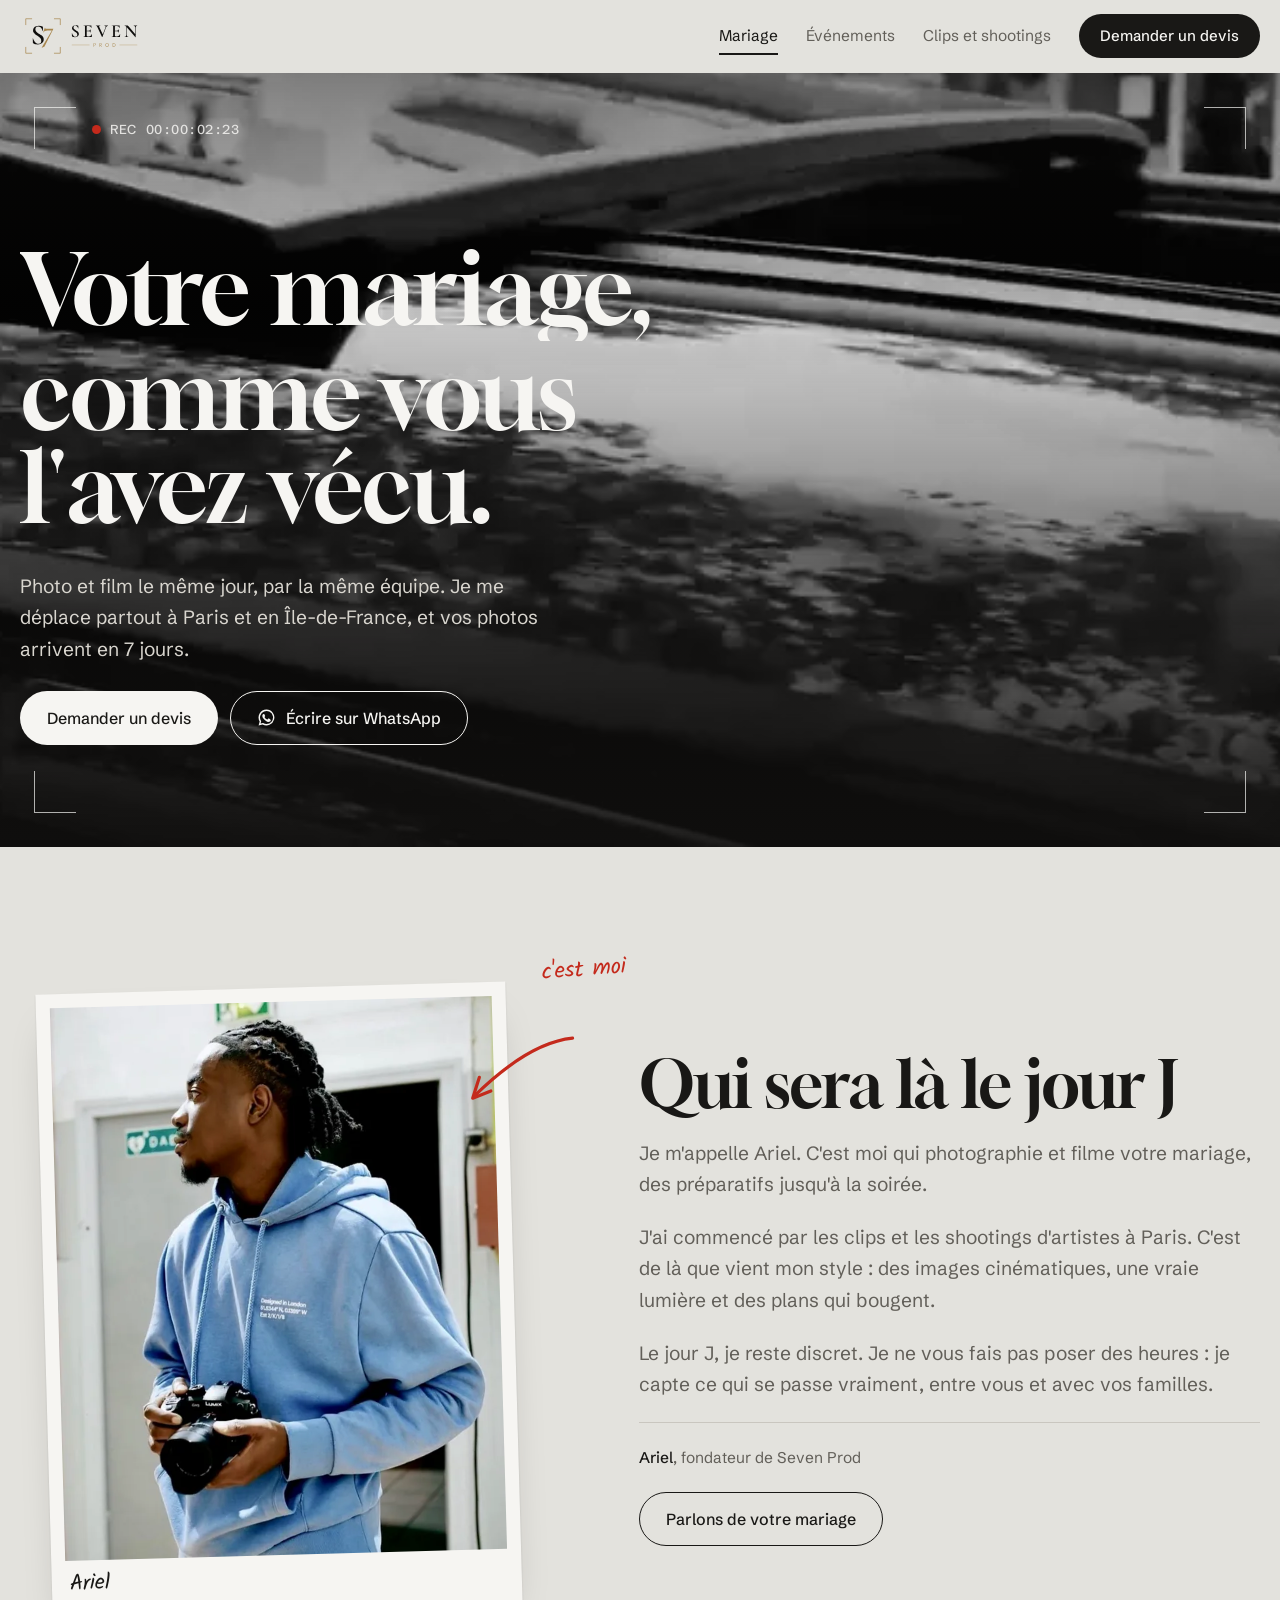
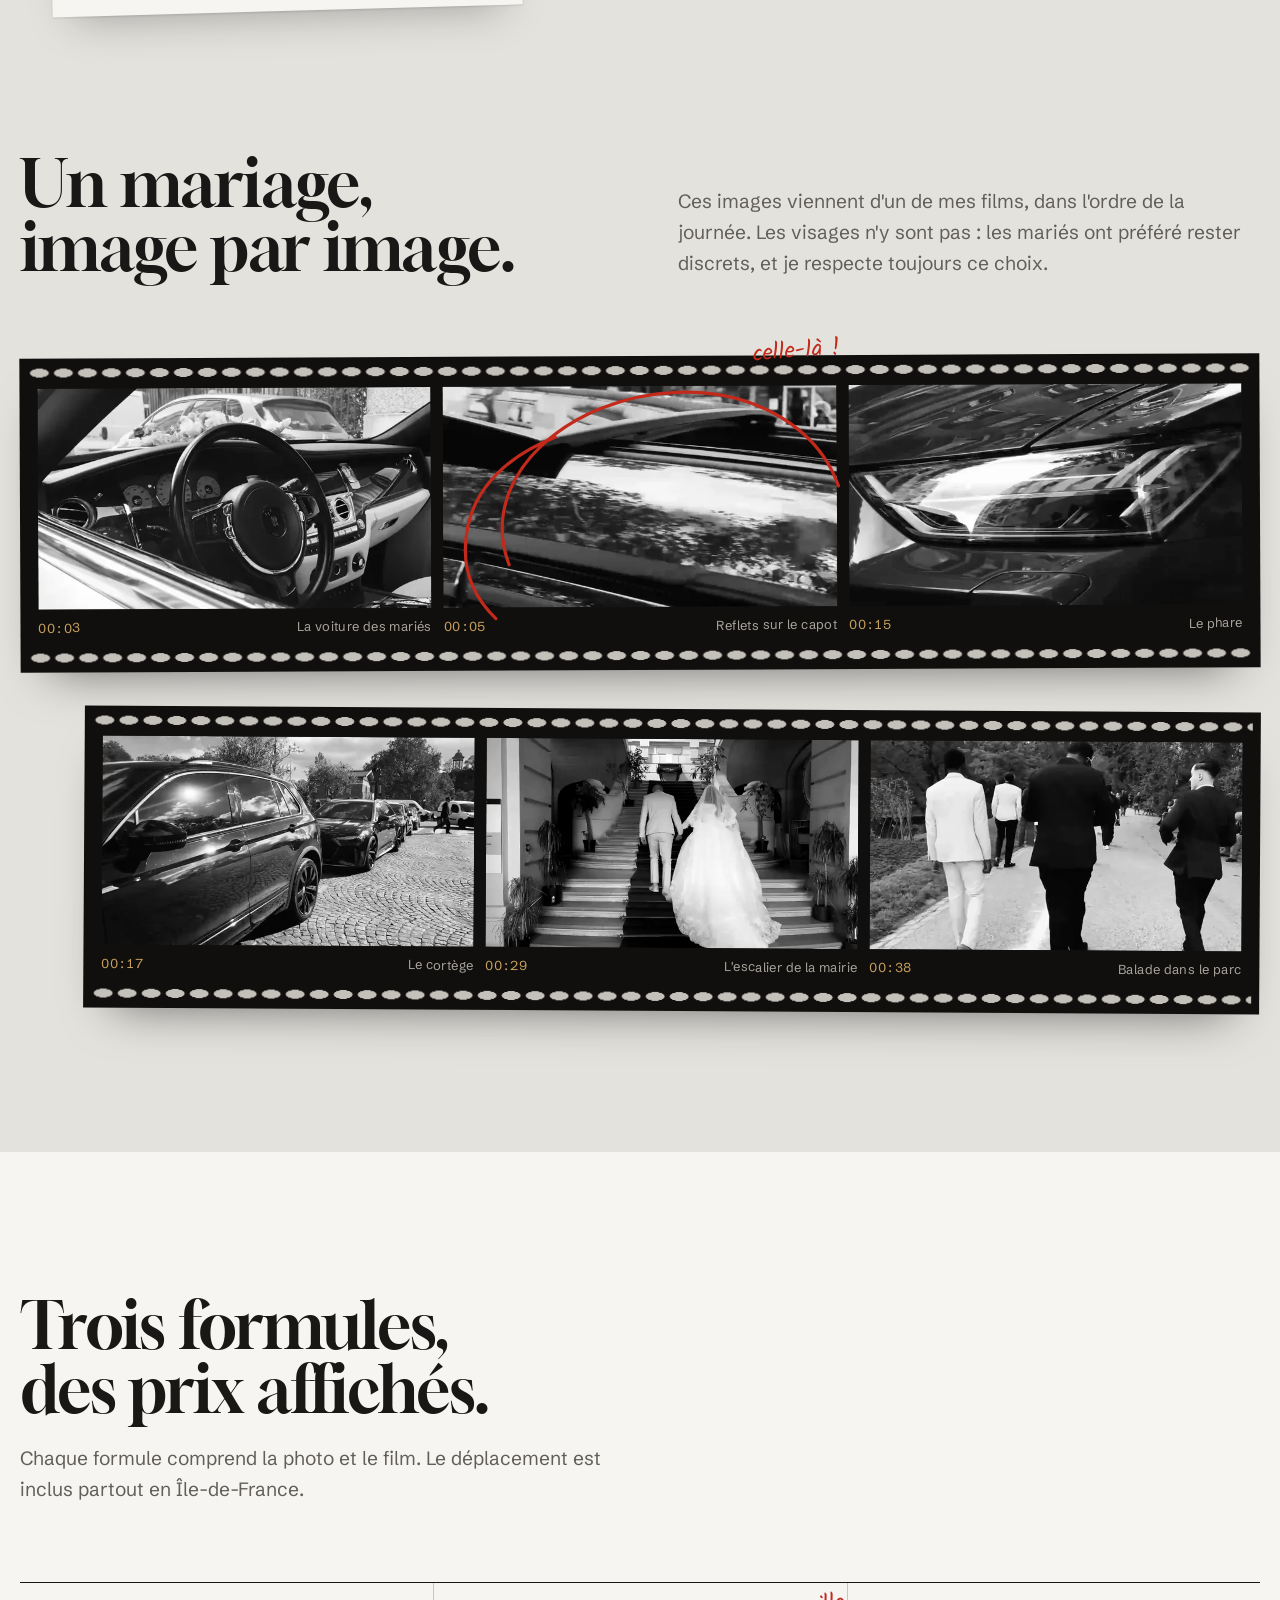
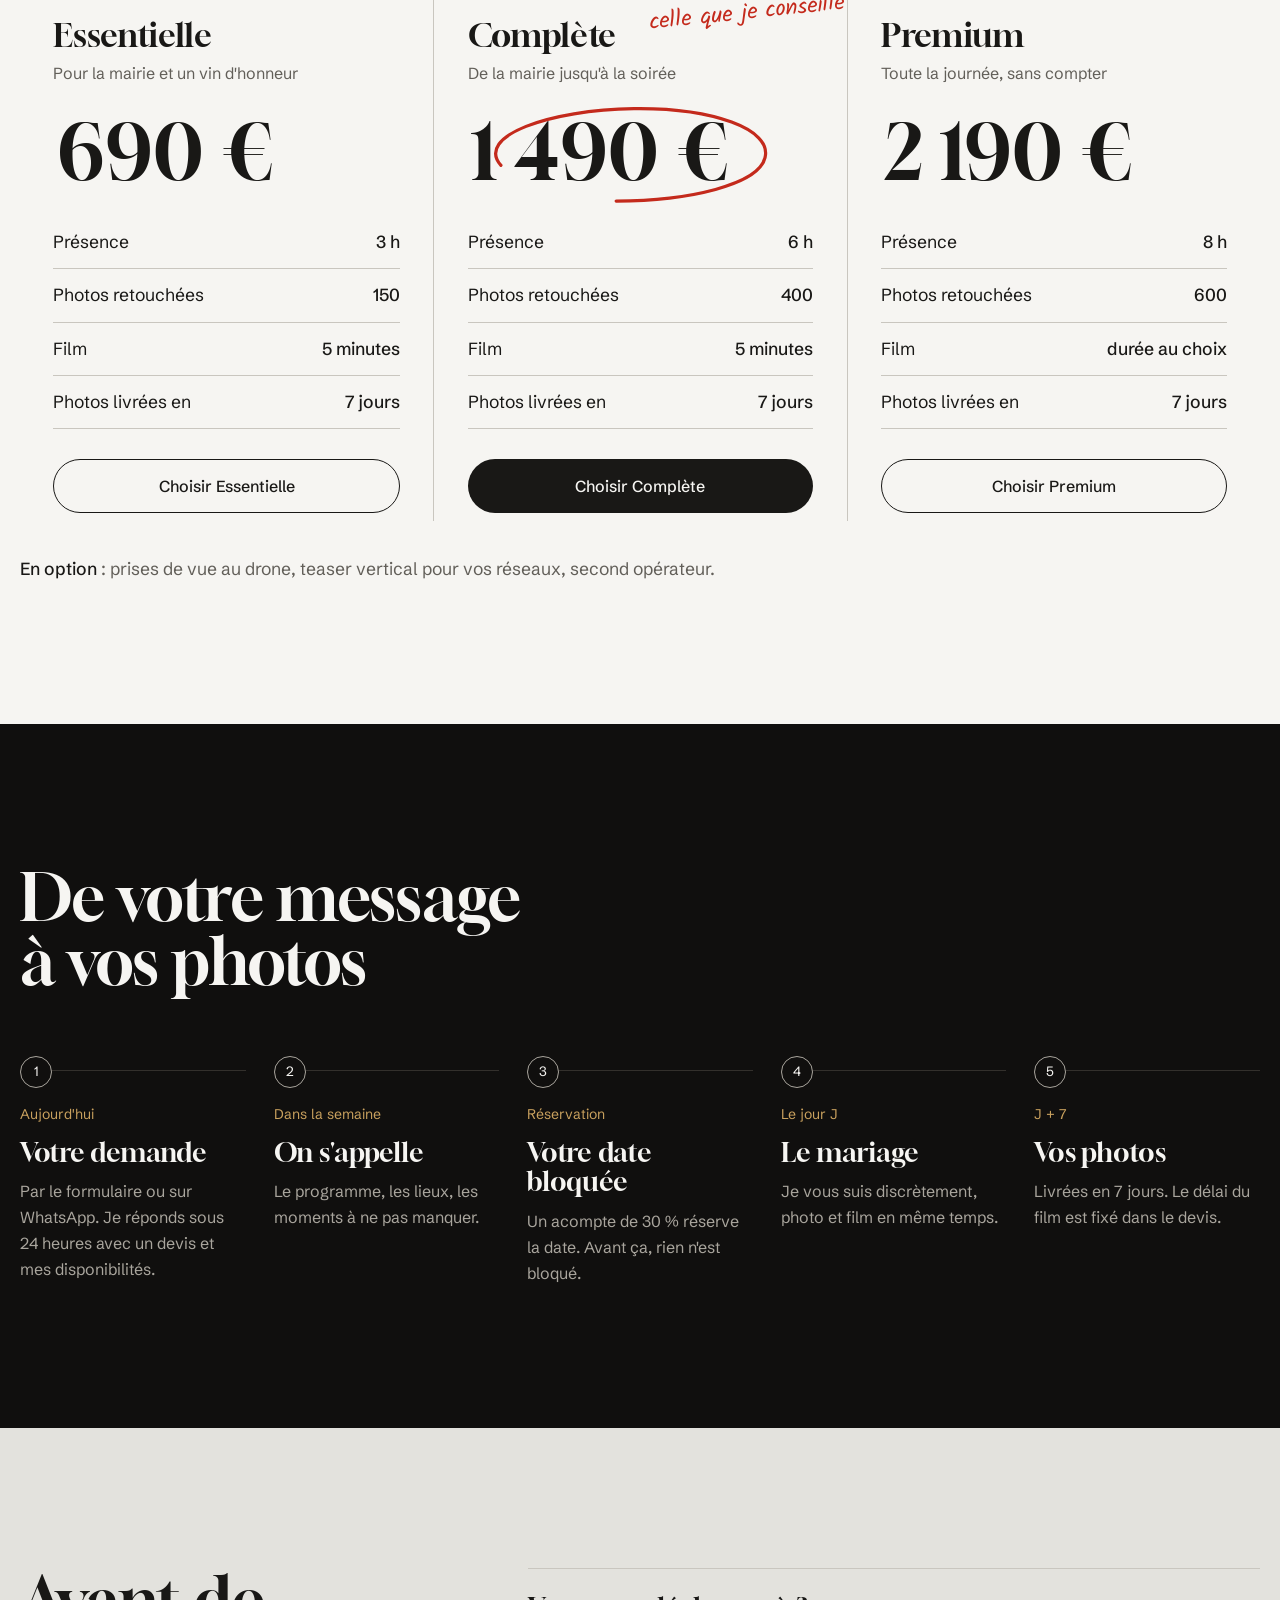
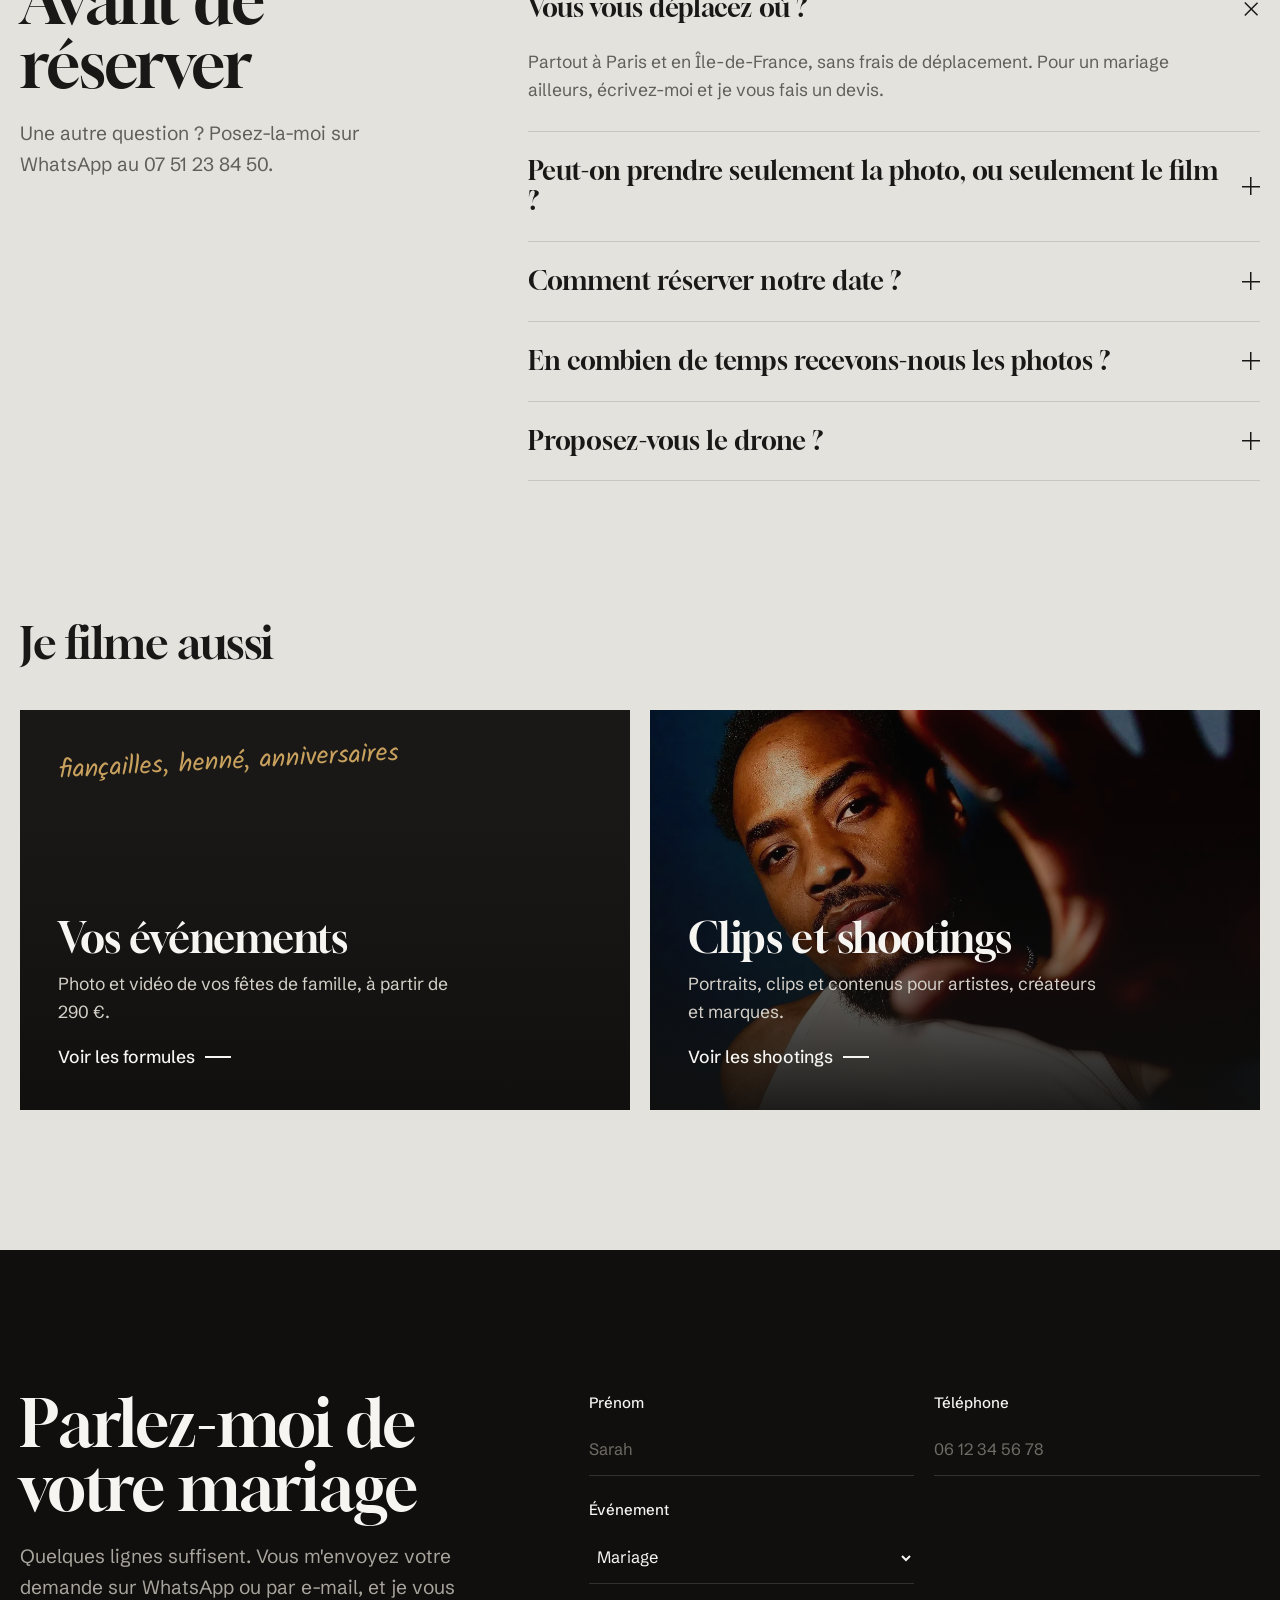
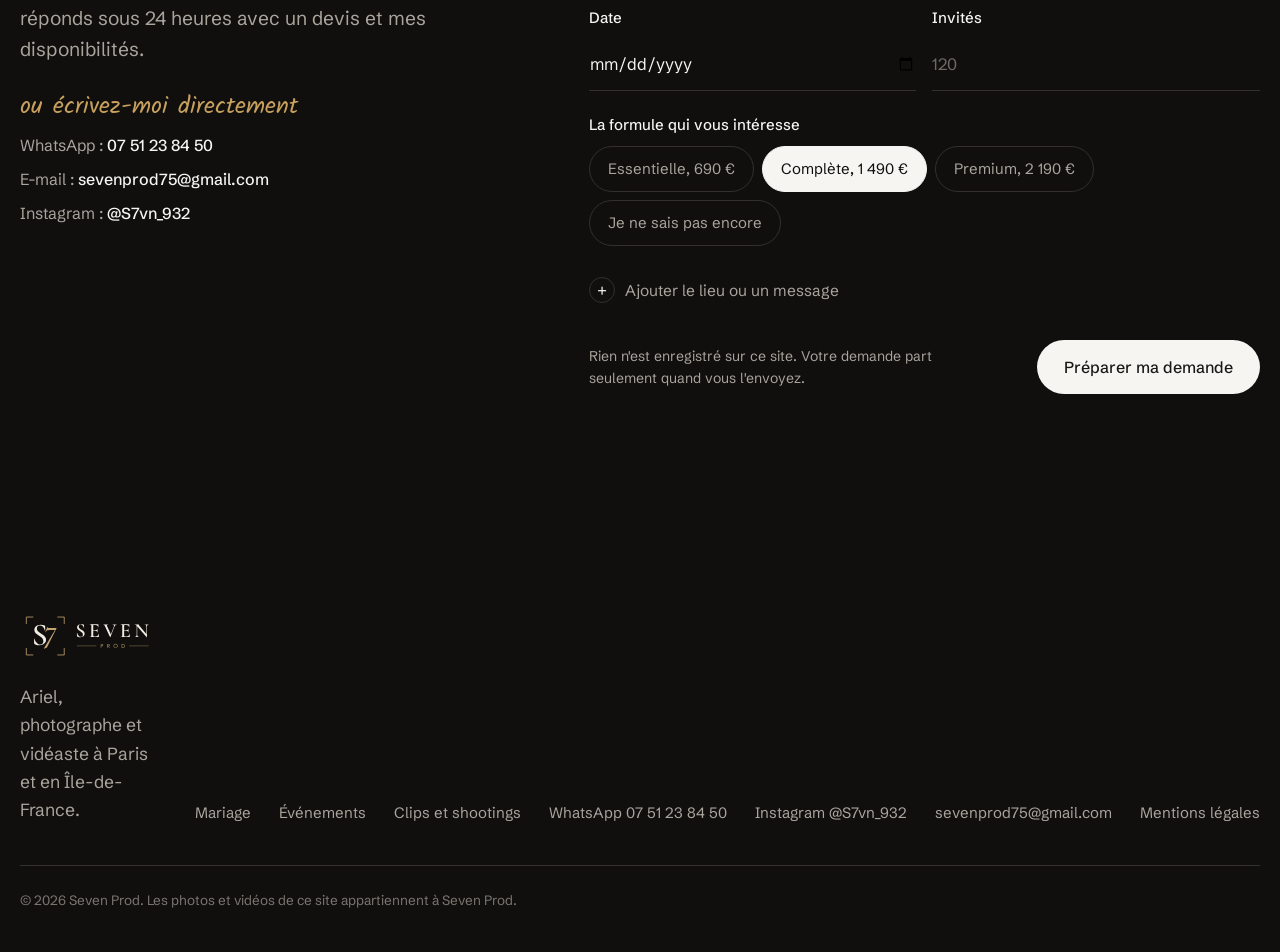
==== commit e49147c8: "Version téléphone : menu, vidéo de secours, formules à faire glisser, formulaire plus court Co-Autho" ====
--- a/index.html
+++ b/index.html
@@ -16,10 +16,15 @@
 <header class="tete"><div class="wrap">
 <a class="logo" href="index.html" aria-label="Seven Prod, accueil"><img src="logo/logo-horizontal-noir.svg" alt="Seven Prod" width="123" height="46"></a>
 <nav class="nav" aria-label="Navigation principale"><a href="index.html" aria-current="page">Mariage</a><a href="evenements.html">Événements</a><a href="clips.html">Clips et shootings</a><a class="btn btn-plein" href="#devis" data-track="cta_devis_entete">Demander un devis</a></nav>
+<button class="menu-btn" type="button" aria-expanded="false" aria-controls="menu"><span class="traits" aria-hidden="true"></span><span class="lbl-menu">Menu</span></button>
 </div></header>
+<div class="menu-mobile" id="menu" inert>
+<nav aria-label="Menu"><a href="index.html" aria-current="page">Mariage</a><a href="evenements.html">Événements</a><a href="clips.html">Clips et shootings</a></nav>
+<div class="menu-bas"><a class="btn btn-plein" href="#devis" data-track="cta_devis_menu">Demander un devis</a><a class="btn btn-trait sur-papier" href="https://wa.me/33751238450?text=Bonjour%20Ariel%2C%20je%20souhaite%20un%20devis." data-track="clic_whatsapp"><svg viewBox="0 0 24 24" aria-hidden="true" fill="currentColor"><path d="M12 2a10 10 0 0 0-8.6 15.1L2 22l5-1.3A10 10 0 1 0 12 2Zm0 18.2a8.2 8.2 0 0 1-4.2-1.2l-.3-.2-3 .8.8-2.9-.2-.3A8.2 8.2 0 1 1 12 20.2Zm4.5-6.1c-.2-.1-1.5-.7-1.7-.8-.2-.1-.4-.1-.6.1l-.8 1c-.1.2-.3.2-.5.1a6.7 6.7 0 0 1-3.3-2.9c-.3-.4.2-.4.6-1.3.1-.2 0-.3 0-.4l-.8-1.8c-.2-.5-.4-.4-.6-.4h-.5a1 1 0 0 0-.7.3 3 3 0 0 0-.9 2.2 5.2 5.2 0 0 0 1.1 2.7 11.8 11.8 0 0 0 4.5 4c1.7.7 2.3.8 3.2.6a2.7 2.7 0 0 0 1.7-1.2c.2-.6.2-1.1.2-1.2-.1-.1-.3-.2-.5-.3Z"/></svg>Écrire sur WhatsApp</a><p>WhatsApp : 07 51 23 84 50<br>Instagram : @S7vn_932</p></div>
+</div>
 <main>
 <section class="hero" aria-labelledby="titre">
-<div class="hero-img"><video class="hero-video" autoplay muted loop playsinline preload="auto" poster="img/hero-poster.webp" aria-hidden="true"><source src="video/mariage-boucle.mp4" type="video/mp4"></video></div>
+<div class="hero-img"><video class="hero-video" autoplay muted loop playsinline preload="auto" poster="img/hero-poster.webp" aria-hidden="true"><source src="video/mariage-boucle.mp4" type="video/mp4"></video><img class="hero-anim" data-src="video/mariage-boucle.webp" alt="" hidden></div>
 <div class="viseur" aria-hidden="true"><i></i><i></i><i></i><i></i><span class="rec"><b></b>REC <span id="tc" data-start="0">00:00:00:00</span></span></div>
 <div class="wrap"><div class="hero-txt">
 <h1 id="titre"><span><span>Votre mariage,</span></span><span><span>comme vous l'avez vécu.</span></span></h1>
@@ -88,6 +93,7 @@
 <a class="btn btn-trait sur-papier" href="#devis" data-formule="2" data-track="cta_formule_premium">Choisir Premium</a>
 </article>
 </div>
+<p class="glisser main">glissez pour comparer</p>
 <p class="options"><b>En option</b> : prises de vue au drone, teaser vertical pour vos réseaux, second opérateur.</p>
 </div></section>
 
@@ -131,11 +137,13 @@
 <div class="champ"><label for="prenom">Prénom</label><input id="prenom" name="prenom" autocomplete="given-name" required placeholder="Sarah"></div>
 <div class="champ"><label for="tel">Téléphone</label><input id="tel" name="tel" type="tel" autocomplete="tel" required placeholder="06 12 34 56 78"></div>
 <div class="champ"><label for="type">Événement</label><select id="type" name="type"><option selected>Mariage</option><option>Fiançailles</option><option>Henné</option><option>Anniversaire</option><option>Autre événement</option></select></div>
-<div class="champ"><label for="date">Date <span class="opt">(si vous la connaissez)</span></label><input id="date" name="date" type="date"></div>
-<div class="champ"><label for="lieu">Lieu <span class="opt">(facultatif)</span></label><input id="lieu" name="lieu" placeholder="Ville ou nom de la salle"></div>
-<div class="champ"><label for="invites">Nombre d'invités <span class="opt">(facultatif)</span></label><input id="invites" name="invites" inputmode="numeric" placeholder="120"></div>
+<div class="duo-champs"><div class="champ"><label for="date">Date</label><input id="date" name="date" type="date"></div>
+<div class="champ"><label for="invites">Invités</label><input id="invites" name="invites" inputmode="numeric" placeholder="120"></div></div>
 <div class="champ large"><span class="lbl" id="lbl-formule">La formule qui vous intéresse</span><div class="choix" role="radiogroup" aria-labelledby="lbl-formule"><label><input type="radio" name="formule" id="f0" value="Essentielle, 690 €">Essentielle, 690 €</label><label><input type="radio" name="formule" id="f1" value="Complète, 1 490 €" checked>Complète, 1 490 €</label><label><input type="radio" name="formule" id="f2" value="Premium, 2 190 €">Premium, 2 190 €</label><label><input type="radio" name="formule" id="f3" value="Je ne sais pas encore">Je ne sais pas encore</label></div></div>
-<div class="champ large"><label for="message">Votre message <span class="opt">(facultatif)</span></label><textarea id="message" name="message" placeholder="Mairie le matin, salle le soir, photo et film…"></textarea></div>
+<details class="plus champ large"><summary>Ajouter le lieu ou un message</summary><div class="plus-in">
+<div class="champ"><label for="lieu">Lieu</label><input id="lieu" name="lieu" placeholder="Ville ou nom de la salle"></div>
+<div class="champ"><label for="message">Votre message</label><textarea id="message" name="message" placeholder="Mairie le matin, salle le soir, photo et film…"></textarea></div>
+</div></details>
 <p class="erreur" id="erreur" role="alert" hidden></p>
 <div class="bas-form"><small>Rien n'est enregistré sur ce site. Votre demande part seulement quand vous l'envoyez.</small><button class="btn btn-clair" type="submit">Préparer ma demande</button></div>
 <div class="pret" id="pret" hidden>
--- a/styles.css
+++ b/styles.css
@@ -68,7 +68,27 @@
 .nav a:not(.btn):hover::after,.nav a[aria-current="page"]::after{transform:scaleX(1)}
 .nav a[aria-current="page"]{color:var(--encre)}
 .nav .btn{min-height:44px;padding:0 20px;font-size:15px;color:var(--tirage)}
-@media (max-width:880px){.nav a:not(.btn){display:none}.tete .wrap{min-height:64px}.tete .logo img{height:40px}}
+.menu-btn{display:none}
+.menu-mobile{display:none}
+@media (max-width:880px){
+  .nav{display:none}.tete .wrap{min-height:64px}.tete .logo img{height:40px}
+  .menu-btn{display:inline-flex;align-items:center;gap:12px;min-height:44px;padding:0 18px;border-radius:999px;border:1.5px solid var(--encre);background:transparent;color:var(--encre);font:500 15px/1 var(--texte);cursor:pointer}
+  .menu-btn .traits{position:relative;width:16px;height:10px}
+  .menu-btn .traits::before,.menu-btn .traits::after{content:"";position:absolute;left:0;right:0;height:1.5px;background:currentColor;transition:transform .45s var(--doux),top .45s var(--doux)}
+  .menu-btn .traits::before{top:1px}.menu-btn .traits::after{top:7px}
+  .menu-btn[aria-expanded="true"] .traits::before{top:4px;transform:rotate(45deg)}
+  .menu-btn[aria-expanded="true"] .traits::after{top:4px;transform:rotate(-45deg)}
+  .menu-mobile{display:flex;flex-direction:column;justify-content:space-between;gap:32px;position:fixed;left:0;right:0;top:calc(env(safe-area-inset-top,0px) + 65px);bottom:0;z-index:49;overflow-y:auto;background:var(--papier);padding:20px var(--gut-r) calc(24px + env(safe-area-inset-bottom,0px)) var(--gut);opacity:0;visibility:hidden;transform:translateY(-14px);transition:opacity .3s var(--doux),transform .5s var(--doux),visibility 0s .5s}
+  .menu-mobile.ouvert{opacity:1;visibility:visible;transform:none;transition:opacity .3s var(--doux),transform .5s var(--doux),visibility 0s}
+  .menu-mobile nav{display:flex;flex-direction:column}
+  .menu-mobile nav a{font-family:var(--display);font-size:clamp(36px,10.5vw,50px);line-height:1.25;padding-block:6px;text-decoration:none;color:var(--encre);border-bottom:1px solid var(--filet)}
+  .menu-mobile nav a[aria-current="page"]{text-decoration:underline;text-decoration-thickness:1.5px;text-underline-offset:10px}
+  .menu-bas{display:flex;flex-direction:column;gap:12px}
+  .menu-bas .btn{width:100%}
+  .menu-bas p{color:var(--gris);font-size:15px;margin-top:6px}
+  body.menu-ouvert{overflow:hidden}
+  body.menu-ouvert .barre{transform:translateY(115%)}
+}
 
 /* héros : le viseur de la caméra, le seul mouvement automatique */
 .hero{position:relative;overflow:hidden;background:var(--film);color:var(--tirage);isolation:isolate;min-height:clamp(560px,86vh,900px);display:flex;align-items:flex-end}
@@ -95,7 +115,7 @@
 .hero .btns{animation:apparait 1.2s .6s var(--doux) both}
 @keyframes monte{from{transform:translateY(105%)}to{transform:none}}
 @keyframes apparait{from{opacity:0;transform:translateY(14px)}to{opacity:1;transform:none}}
-@media (max-width:700px){.reglage{display:none}.rec{left:52px}.hero{min-height:clamp(560px,92vh,760px)}}
+@media (max-width:700px){.reglage{display:none}.rec{left:52px}.hero{min-height:clamp(560px,92vh,760px);min-height:clamp(560px,88svh,760px)}}
 
 /* annotations au feutre : se tracent quand on arrive dessus */
 .trait{position:absolute;overflow:visible;pointer-events:none;z-index:4}
@@ -145,7 +165,9 @@
   .cases{display:flex;overflow-x:auto;scroll-snap-type:x mandatory;gap:12px;padding-inline:var(--gut) var(--gut-r);scrollbar-width:none;margin-inline:calc(-1 * clamp(12px,1.4vw,18px))}
   .cases::-webkit-scrollbar{display:none}
   .case{flex:0 0 80%;scroll-snap-align:center}
-  .choisie .note{top:-40px;right:8px}
+  .choisie .note{display:none}
+  .choisie .trait{inset:-6% -4% -18% -4%;width:108%;height:124%}
+  .cases{padding-block:10px}
   .glisser{display:block;margin-top:14px;font-size:22px;color:var(--gris)}
   .planche-tete{grid-template-columns:minmax(0,1fr)}
 }
@@ -166,6 +188,16 @@
 .options{margin-top:34px;color:var(--gris);max-width:70ch}
 .options b{font-weight:500;color:var(--encre)}
 @media (max-width:980px){.tarifs{grid-template-columns:minmax(0,1fr)}.tarif+.tarif{border-left:0;border-top:1px solid var(--filet);margin-top:30px}.tarif{padding-inline:0}.tarif .note{left:auto;right:0}}
+@media (max-width:760px){
+  .tarifs{display:flex;gap:12px;overflow-x:auto;scroll-snap-type:x mandatory;scrollbar-width:none;border-top:0;margin-top:36px;margin-inline:calc(-1 * var(--gut)) calc(-1 * var(--gut-r));padding:24px var(--gut-r) 8px var(--gut);scroll-padding-inline:var(--gut)}
+  .tarifs::-webkit-scrollbar{display:none}
+  .tarif,.tarif+.tarif{flex:0 0 84%;scroll-snap-align:center;margin-top:0;border:1px solid var(--filet);padding:26px 22px 22px;background:var(--tirage)}
+  .tarif[data-feutre]{border:1.5px solid var(--encre)}
+  .tarif .note{top:12px;right:14px;left:auto;font-size:20px}
+  .tarif h3{margin-top:14px}
+  .prix{font-size:56px}
+  .inclus li{padding:10px 0}
+}
 
 /* déroulé */
 .etapes{list-style:none;margin:clamp(52px,6vw,80px) 0 0;padding:0;display:grid;grid-template-columns:repeat(5,minmax(0,1fr));gap:28px;counter-reset:e}
@@ -225,6 +257,12 @@
 .choix input{position:absolute;inset:0;opacity:0;width:100%;height:100%;min-height:0;margin:0;cursor:pointer;border:0}
 .choix label:has(input:checked){border-color:var(--tirage);color:var(--film);background:var(--tirage)}
 .choix label:has(input:focus-visible){outline:2px solid var(--feutre);outline-offset:2px}
+.duo-champs{grid-column:1/-1;display:grid;grid-template-columns:repeat(2,minmax(0,1fr));gap:16px}
+.plus summary{list-style:none;cursor:pointer;display:inline-flex;align-items:center;gap:10px;min-height:44px;color:var(--gris-clair);font-size:15.5px}
+.plus summary::-webkit-details-marker{display:none}
+.plus summary::before{content:"+";display:grid;place-items:center;width:24px;height:24px;border:1px solid var(--filet-noir);border-radius:50%;font-size:16px;color:var(--tirage);transition:transform .4s var(--doux)}
+.plus[open] summary::before{transform:rotate(45deg)}
+.plus-in{display:flex;flex-direction:column;gap:22px;margin-top:12px}
 .bas-form{grid-column:1/-1;display:flex;flex-wrap:wrap;align-items:center;justify-content:space-between;gap:16px;margin-top:6px}
 .bas-form small{font-size:14px;color:var(--gris-clair);max-width:42ch}
 .erreur{grid-column:1/-1;color:#F0A493;font-size:15.5px}
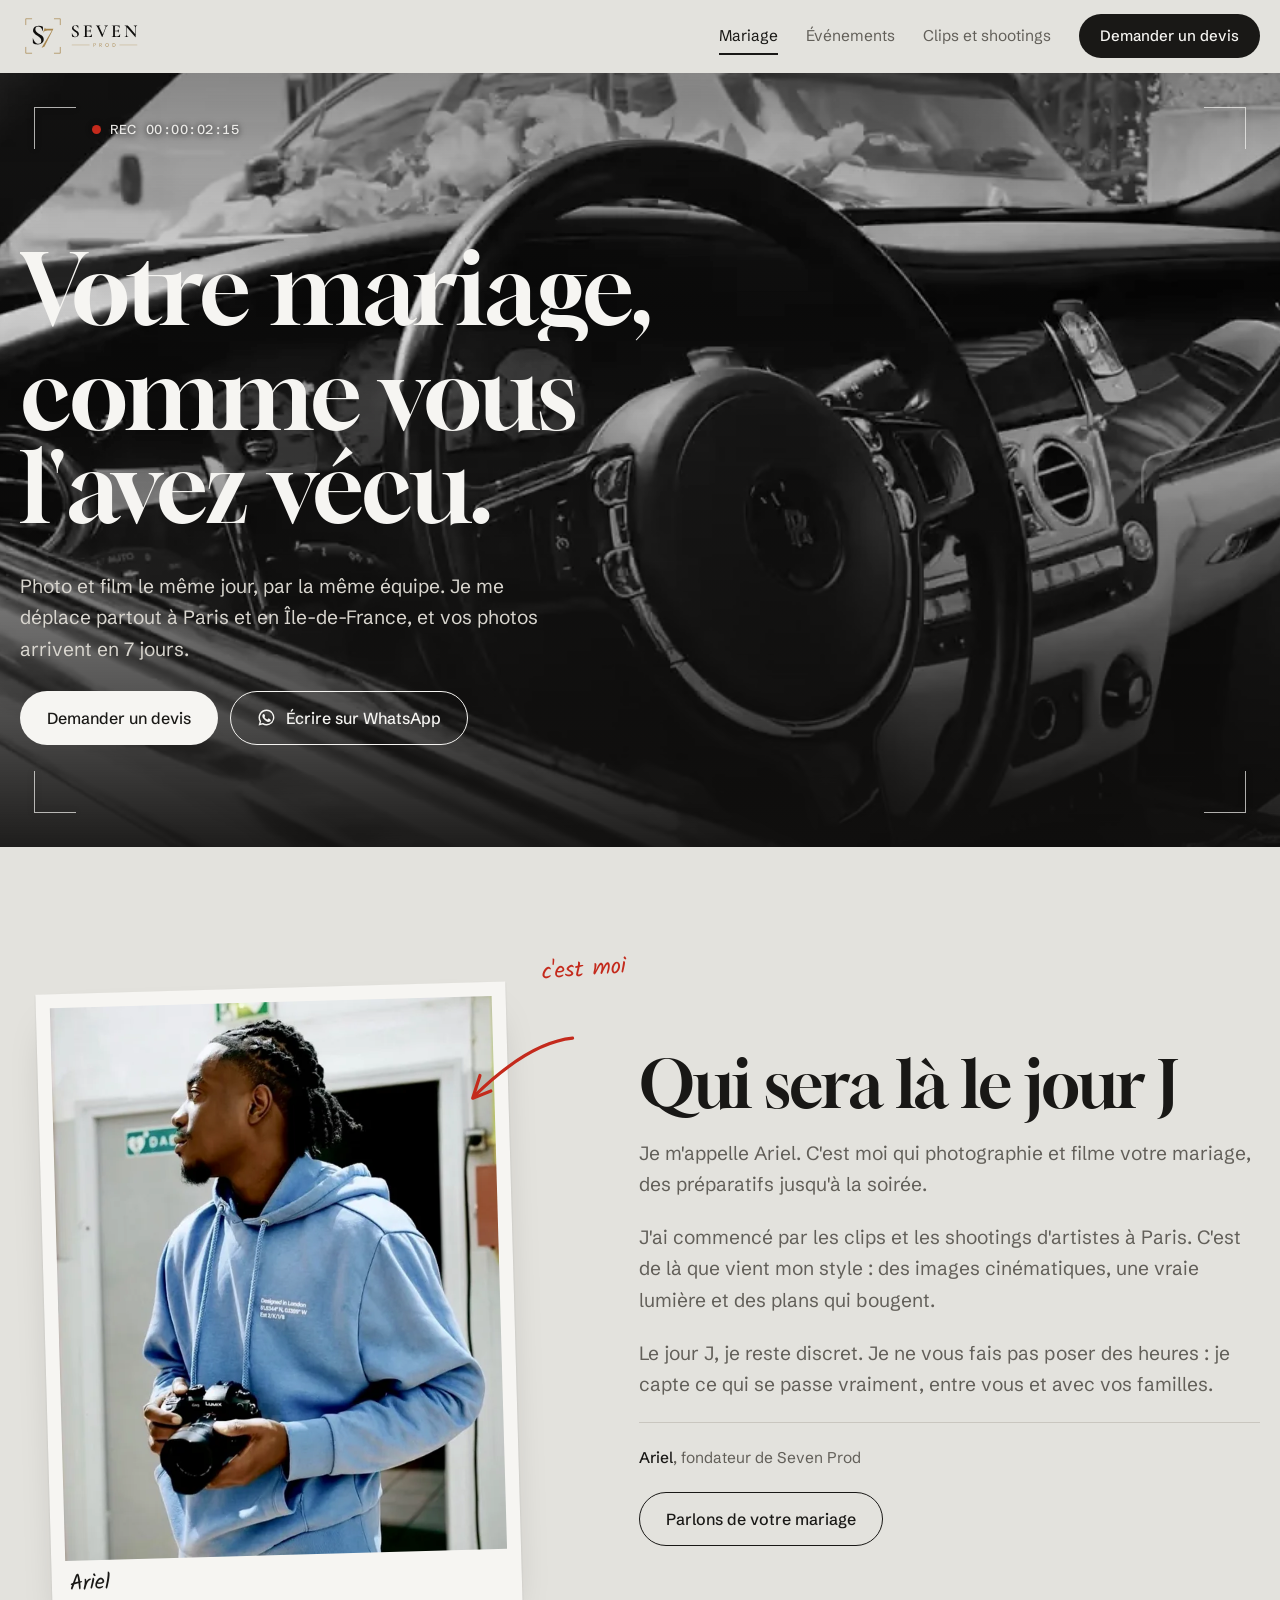
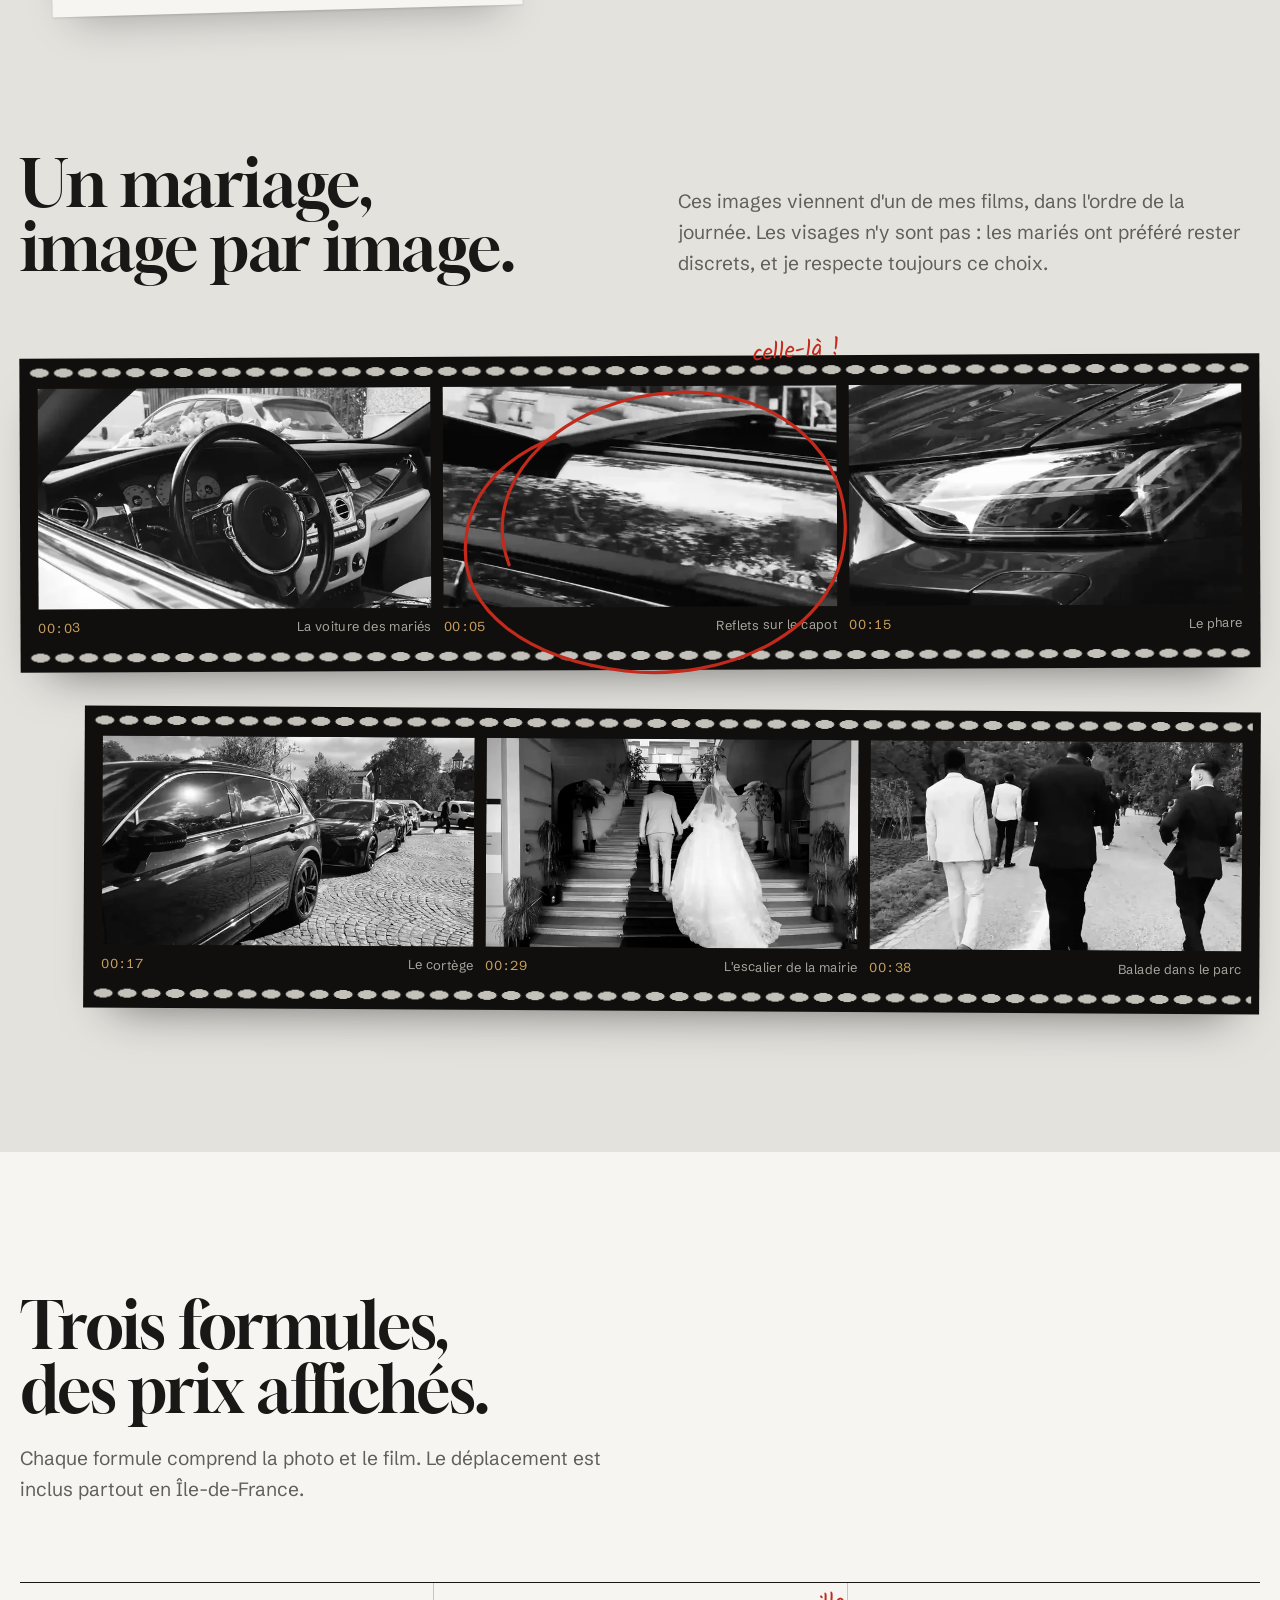
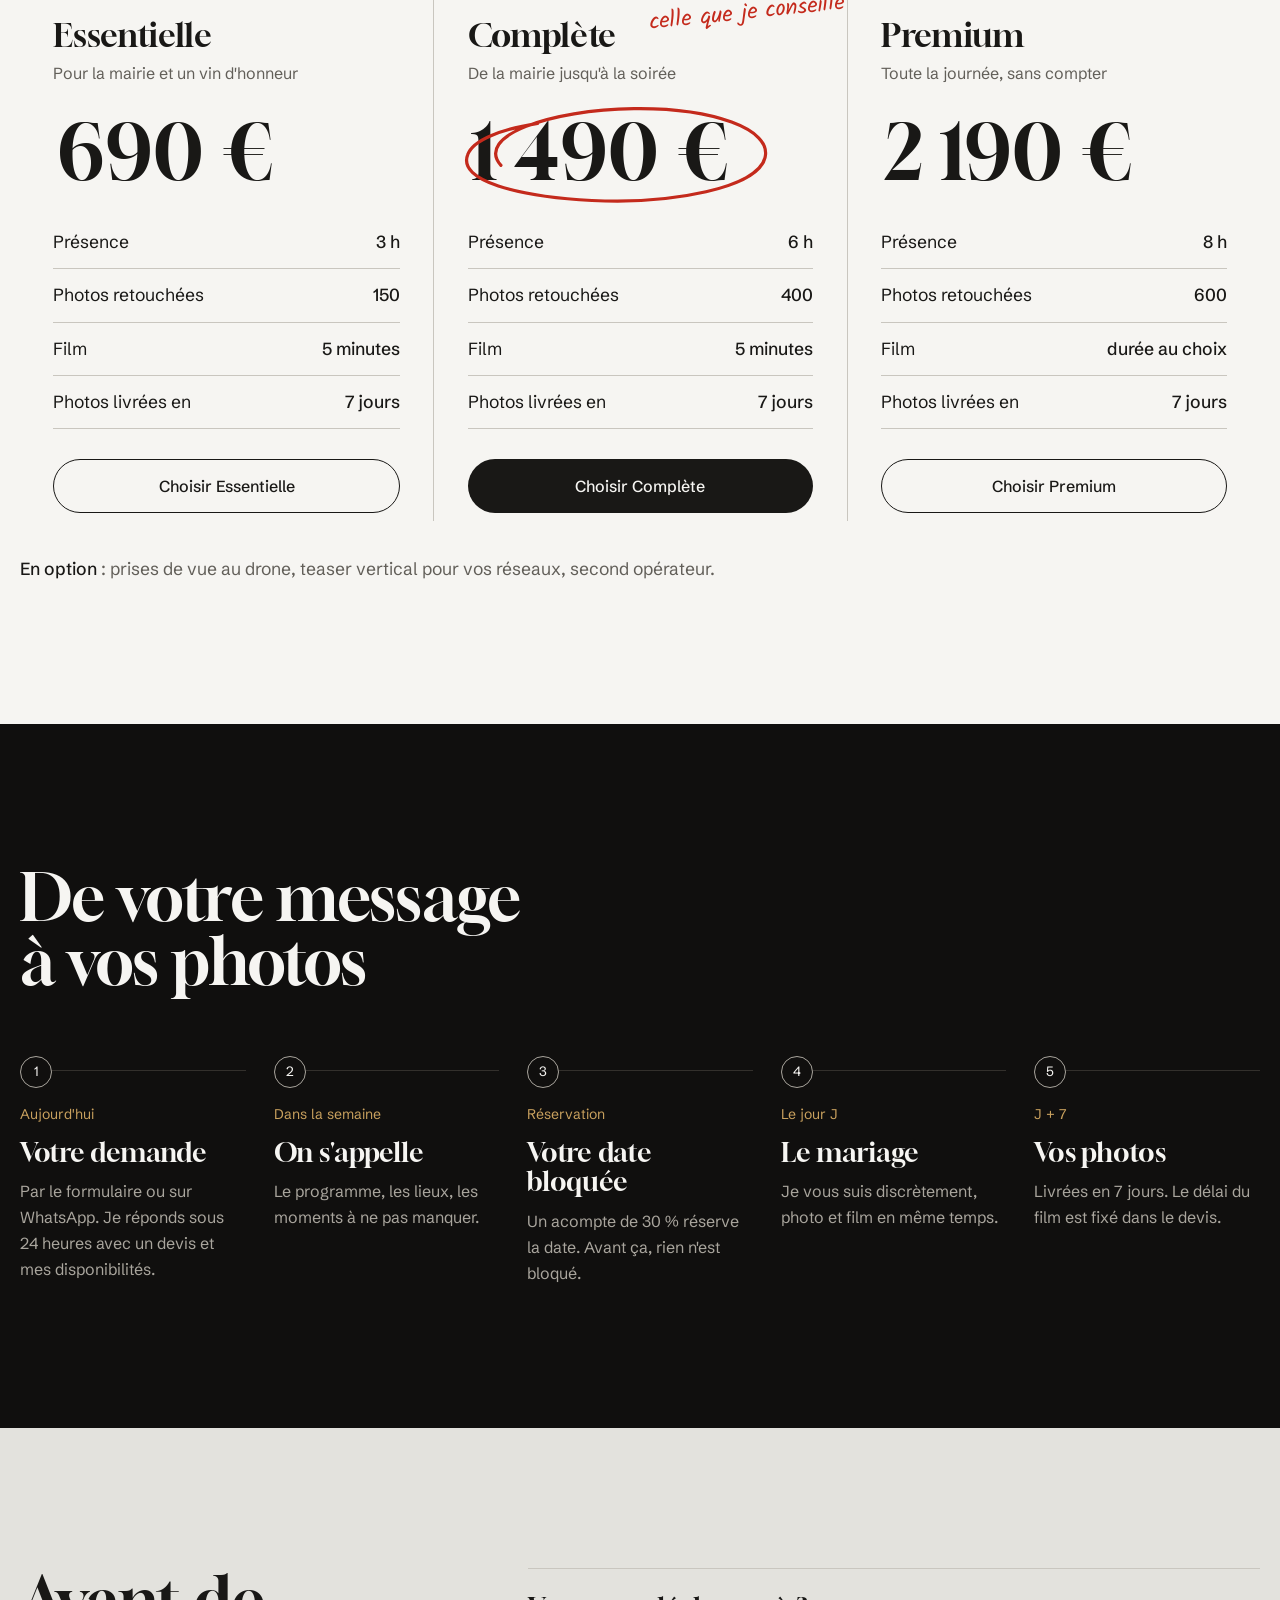
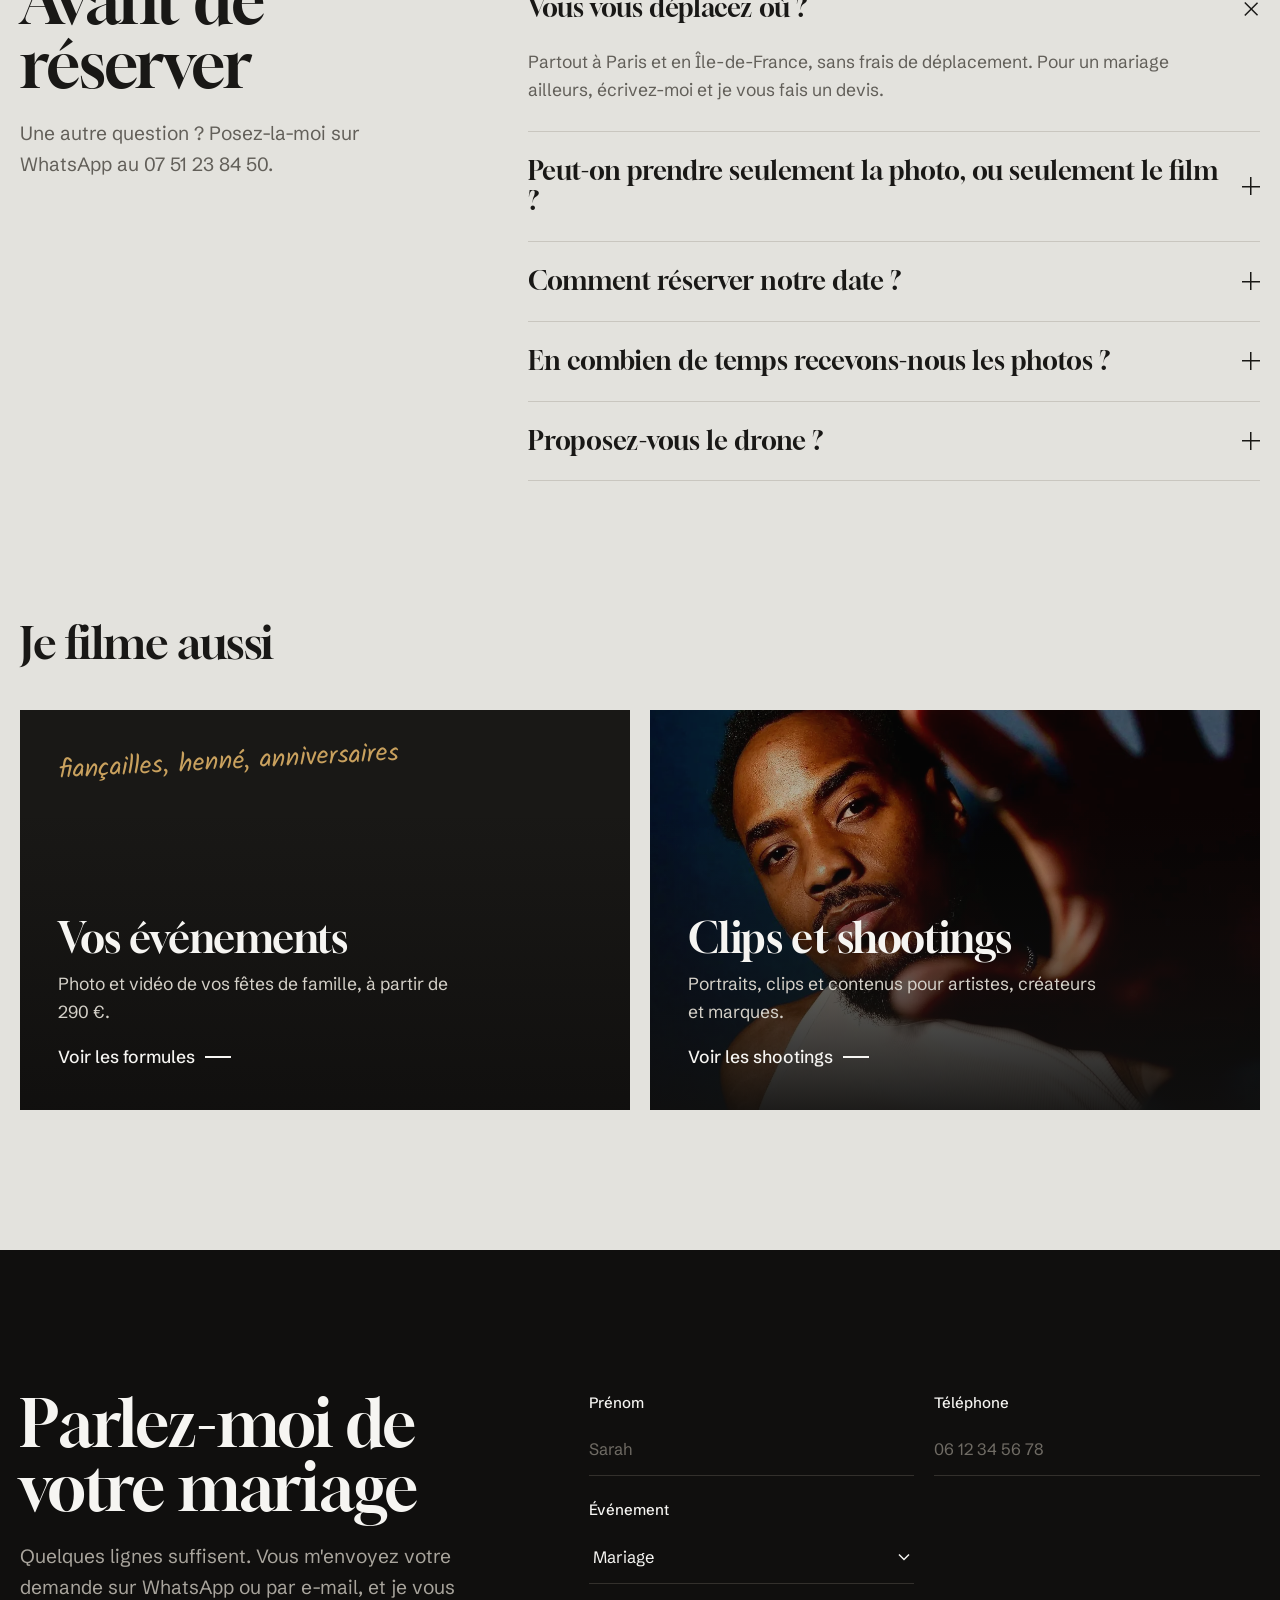
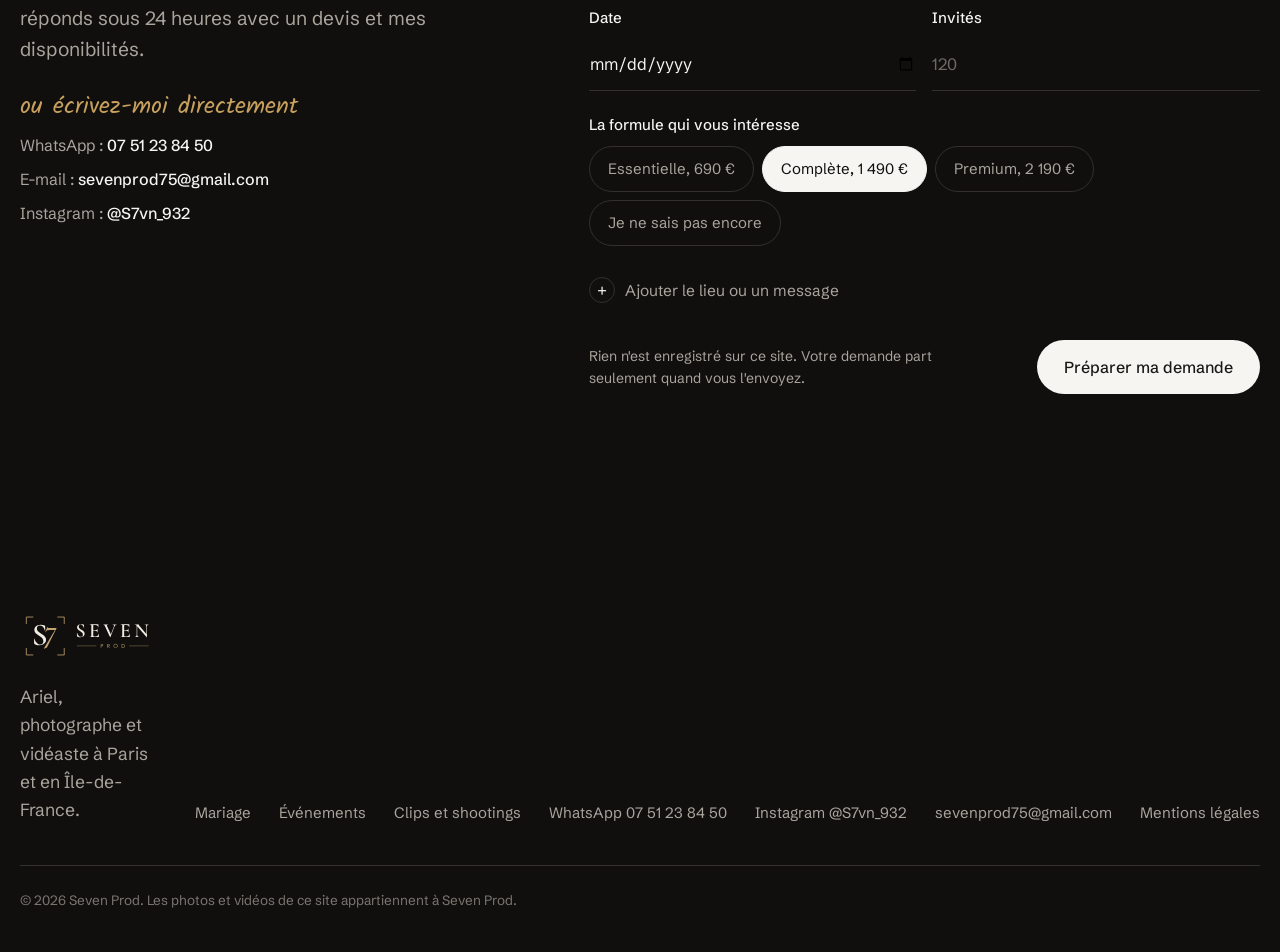
==== commit c5a58a21: "Mobile : vidéo nette dans le viseur, diaporama de secours, correctifs iPhone Co-Authored-By: Claude " ====
--- a/index.html
+++ b/index.html
@@ -24,7 +24,7 @@
 </div>
 <main>
 <section class="hero" aria-labelledby="titre">
-<div class="hero-img"><video class="hero-video" autoplay muted loop playsinline preload="auto" poster="img/hero-poster.webp" aria-hidden="true"><source src="video/mariage-boucle.mp4" type="video/mp4"></video><img class="hero-anim" data-src="video/mariage-boucle.webp" alt="" hidden></div>
+<div class="hero-img"><video class="hero-video" autoplay muted loop playsinline preload="auto" poster="img/hero-poster.webp" aria-hidden="true"><source src="video/mariage-boucle.mp4" type="video/mp4"></video><div class="hero-diapo" hidden><img data-src="img/mariage-voiture-1024.webp" alt="" width="1024" height="576"><img data-src="img/mariage-capot-1024.webp" alt="" width="1024" height="576"><img data-src="img/mariage-phare-1024.webp" alt="" width="1024" height="576"><img data-src="img/mariage-cortege-1024.webp" alt="" width="1024" height="576"><img data-src="img/mariage-escalier-1024.webp" alt="" width="1024" height="576"></div></div>
 <div class="viseur" aria-hidden="true"><i></i><i></i><i></i><i></i><span class="rec"><b></b>REC <span id="tc" data-start="0">00:00:00:00</span></span></div>
 <div class="wrap"><div class="hero-txt">
 <h1 id="titre"><span><span>Votre mariage,</span></span><span><span>comme vous l'avez vécu.</span></span></h1>
--- a/styles.css
+++ b/styles.css
@@ -24,7 +24,8 @@
 [hidden]{display:none!important}
 html{scroll-behavior:smooth;-webkit-text-size-adjust:100%}
 body{margin:0;background:var(--papier);color:var(--encre);font:400 17.5px/1.62 var(--texte);-webkit-font-smoothing:antialiased;text-rendering:optimizeLegibility}
-main{overflow-x:clip}
+main{overflow-x:hidden;overflow-x:clip}
+html{-webkit-tap-highlight-color:transparent}
 body::before{content:"";position:fixed;inset:0 0 auto;height:env(safe-area-inset-top,0px);z-index:60;background:var(--papier)}
 img{max-width:100%;height:auto;display:block}
 a{color:inherit}
@@ -57,7 +58,7 @@
 .btn-trait.sur-papier:hover{background:var(--encre);color:var(--tirage);border-color:var(--encre)}
 
 /* en-tête */
-.tete{position:sticky;top:env(safe-area-inset-top,0px);z-index:50;background:color-mix(in srgb,var(--papier) 92%,transparent);-webkit-backdrop-filter:blur(12px);backdrop-filter:blur(12px);border-bottom:1px solid transparent;transition:border-color .3s}
+.tete{position:sticky;top:env(safe-area-inset-top,0px);z-index:50;background:rgba(227,226,221,.95);background:color-mix(in srgb,var(--papier) 92%,transparent);-webkit-backdrop-filter:blur(12px);backdrop-filter:blur(12px);border-bottom:1px solid transparent;transition:border-color .3s}
 .tete.colle{border-bottom-color:var(--filet)}
 .tete .wrap{display:flex;align-items:center;justify-content:space-between;gap:24px;min-height:72px}
 .tete .logo img{height:46px;width:auto}
@@ -95,7 +96,7 @@
 .hero-img{position:absolute;inset:-6% 0 0;z-index:-2;will-change:transform}
 .hero-img img,.hero-img video{display:block;width:100%;height:100%;object-fit:cover;object-position:50% 50%;filter:grayscale(.15) contrast(1.06);animation:pose 2.6s var(--doux) both}
 .hero::before{content:"";position:absolute;inset:0;z-index:-1;background:linear-gradient(180deg,rgba(16,15,14,.45) 0%,rgba(16,15,14,.15) 30%,rgba(16,15,14,.5) 62%,rgba(16,15,14,.94) 100%)}
-.viseur{position:absolute;inset:clamp(16px,3vw,34px);inset-inline-start:max(clamp(16px,3vw,34px),env(safe-area-inset-left,0px));inset-inline-end:max(clamp(16px,3vw,34px),env(safe-area-inset-right,0px));pointer-events:none;font:500 13px/1 var(--texte);font-variant-numeric:tabular-nums;letter-spacing:.04em;color:rgba(246,245,242,.85)}
+.viseur{position:absolute;inset:clamp(16px,3vw,34px);inset-inline-start:max(clamp(16px,3vw,34px),env(safe-area-inset-left,0px));inset-inline-end:max(clamp(16px,3vw,34px),env(safe-area-inset-right,0px));pointer-events:none;font:500 13px/1 var(--texte);font-variant-numeric:tabular-nums;letter-spacing:.04em;color:rgba(246,245,242,.92);text-shadow:0 1px 6px rgba(0,0,0,.65);filter:drop-shadow(0 0 3px rgba(0,0,0,.35))}
 .viseur i{position:absolute;width:42px;height:42px;border:1.5px solid rgba(246,245,242,.7)}
 .viseur i:nth-child(1){top:0;left:0;border-right:0;border-bottom:0}
 .viseur i:nth-child(2){top:0;right:0;border-left:0;border-bottom:0}
@@ -115,14 +116,35 @@
 .hero .btns{animation:apparait 1.2s .6s var(--doux) both}
 @keyframes monte{from{transform:translateY(105%)}to{transform:none}}
 @keyframes apparait{from{opacity:0;transform:translateY(14px)}to{opacity:1;transform:none}}
-@media (max-width:700px){.reglage{display:none}.rec{left:52px}.hero{min-height:clamp(560px,92vh,760px);min-height:clamp(560px,88svh,760px)}}
+/* diaporama de secours si la vidéo est bloquée */
+.hero-img .hero-diapo{position:absolute;inset:0}
+.hero-img .hero-diapo img{position:absolute;inset:0;animation:none;opacity:0;transform:scale(1);transition:opacity 1.3s ease,transform 5.5s linear}
+.hero-img .hero-diapo img.actif{opacity:1;transform:scale(1.06)}
+/* téléphone : la vidéo garde son format d'origine dans le viseur, le texte passe dessous */
+@media (max-width:700px){
+  .hero{display:block;min-height:0}
+  .hero::before{display:none}
+  .hero-img{position:relative;inset:auto;z-index:0;aspect-ratio:16/9;transform:none!important;will-change:auto}
+  .hero-img::after{content:"";position:absolute;inset:auto 0 0;height:30%;background:linear-gradient(180deg,transparent,var(--film));pointer-events:none}
+  .hero-img img,.hero-img video{object-position:50% 50%}
+  .viseur{inset:12px 12px auto 12px;height:calc(56.25vw - 24px);z-index:2}
+  .viseur i{width:26px;height:26px}
+  .rec{top:9px;left:36px;font-size:12px}
+  .reglage{display:none}
+  .hero .wrap{padding-block:22px 44px}
+  .hero-txt{gap:20px}
+  .hero h1{font-size:clamp(40px,11.4vw,54px)}
+  .hero .lead{font-size:17px}
+  .hero .btns{flex-direction:column;align-items:stretch}
+  .hero .btns .btn{width:100%}
+}
 
 /* annotations au feutre : se tracent quand on arrive dessus */
 .trait{position:absolute;overflow:visible;pointer-events:none;z-index:4}
 .trait path{fill:none;stroke:var(--feutre);stroke-width:3.2;stroke-linecap:round;stroke-linejoin:round;vector-effect:non-scaling-stroke}
-.js .trait path{stroke-dasharray:1;stroke-dashoffset:1;transition:stroke-dashoffset 1.1s var(--doux)}
-.js .vu .trait path{stroke-dashoffset:0}
-.js .vu .trait path+path{transition-delay:.75s;transition-duration:.35s}
+.js .trait{clip-path:inset(-10% 100% -10% -10%);-webkit-clip-path:inset(-10% 100% -10% -10%);transition:clip-path 1.1s var(--doux),-webkit-clip-path 1.1s var(--doux)}
+.js .ariel .trait{clip-path:inset(-10% -10% -10% 100%);-webkit-clip-path:inset(-10% -10% -10% 100%)}
+.js .vu .trait,.js .vu.ariel .trait,.js .ariel .vu .trait{clip-path:inset(-10% -10% -10% -10%);-webkit-clip-path:inset(-10% -10% -10% -10%)}
 .note{position:absolute;z-index:4;font-family:var(--main);color:var(--feutre);font-size:clamp(20px,1.8vw,25px);line-height:1.1;white-space:nowrap;transform:rotate(-4deg)}
 .js .note{opacity:0;transition:opacity .5s .9s}
 .js .vu .note{opacity:1}
@@ -247,8 +269,11 @@
 .champ.large{grid-column:1/-1}
 label,.lbl{font-size:15px;font-weight:500;color:var(--tirage)}
 .opt{color:var(--gris-clair);font-weight:400}
+input:not([type=radio]),select,textarea{-webkit-appearance:none;appearance:none}
+input[type=date]{text-align:left;display:block}
+input::-webkit-date-and-time-value{text-align:left}
 input,select,textarea{font:400 16.5px/1.4 var(--texte);color:var(--tirage);background:transparent;border:0;border-bottom:1.5px solid var(--filet-noir);border-radius:0;padding:12px 0;width:100%;min-height:52px;transition:border-color .3s}
-select{background:var(--film);padding-inline:4px}
+select{background:var(--film) url("data:image/svg+xml,%3Csvg xmlns='http://www.w3.org/2000/svg' viewBox='0 0 12 8'%3E%3Cpath d='M1 1.5l5 5 5-5' fill='none' stroke='%23F6F5F2' stroke-width='1.5'/%3E%3C/svg%3E") no-repeat right 4px center/12px 8px;padding-inline:4px 28px}
 textarea{min-height:112px;resize:vertical}
 input:focus,select:focus,textarea:focus{outline:none;border-bottom-color:var(--tirage)}
 input::placeholder,textarea::placeholder{color:#6F6B64}
@@ -313,7 +338,7 @@
 /* barre d'action sur téléphone */
 .barre{display:none}
 @media (max-width:700px){
-  .barre{display:grid;grid-template-columns:1fr 1fr;gap:10px;position:fixed;left:0;right:0;bottom:0;z-index:55;padding:10px var(--gut-r) calc(10px + env(safe-area-inset-bottom,0px)) var(--gut);background:color-mix(in srgb,var(--film) 94%,transparent);-webkit-backdrop-filter:blur(12px);backdrop-filter:blur(12px);color:var(--tirage);transform:translateY(115%);transition:transform .5s var(--doux)}
+  .barre{display:grid;grid-template-columns:1fr 1fr;gap:10px;position:fixed;left:0;right:0;bottom:0;z-index:55;padding:10px var(--gut-r) calc(10px + env(safe-area-inset-bottom,0px)) var(--gut);background:rgba(16,15,14,.96);background:color-mix(in srgb,var(--film) 94%,transparent);-webkit-backdrop-filter:blur(12px);backdrop-filter:blur(12px);color:var(--tirage);transform:translateY(115%);transition:transform .5s var(--doux)}
   .barre.on{transform:none}
   .barre .btn{min-height:50px;padding:0 10px;font-size:15.5px}
   body{padding-bottom:calc(76px + env(safe-area-inset-bottom,0px))}
@@ -330,6 +355,6 @@
 @media (prefers-reduced-motion:reduce){
   html{scroll-behavior:auto}
   *,*::before,*::after{animation:none!important;transition:none!important}
-  .js .trait path{stroke-dashoffset:0}
+  .js .trait{clip-path:none!important;-webkit-clip-path:none!important}
   .js .note{opacity:1}
 }
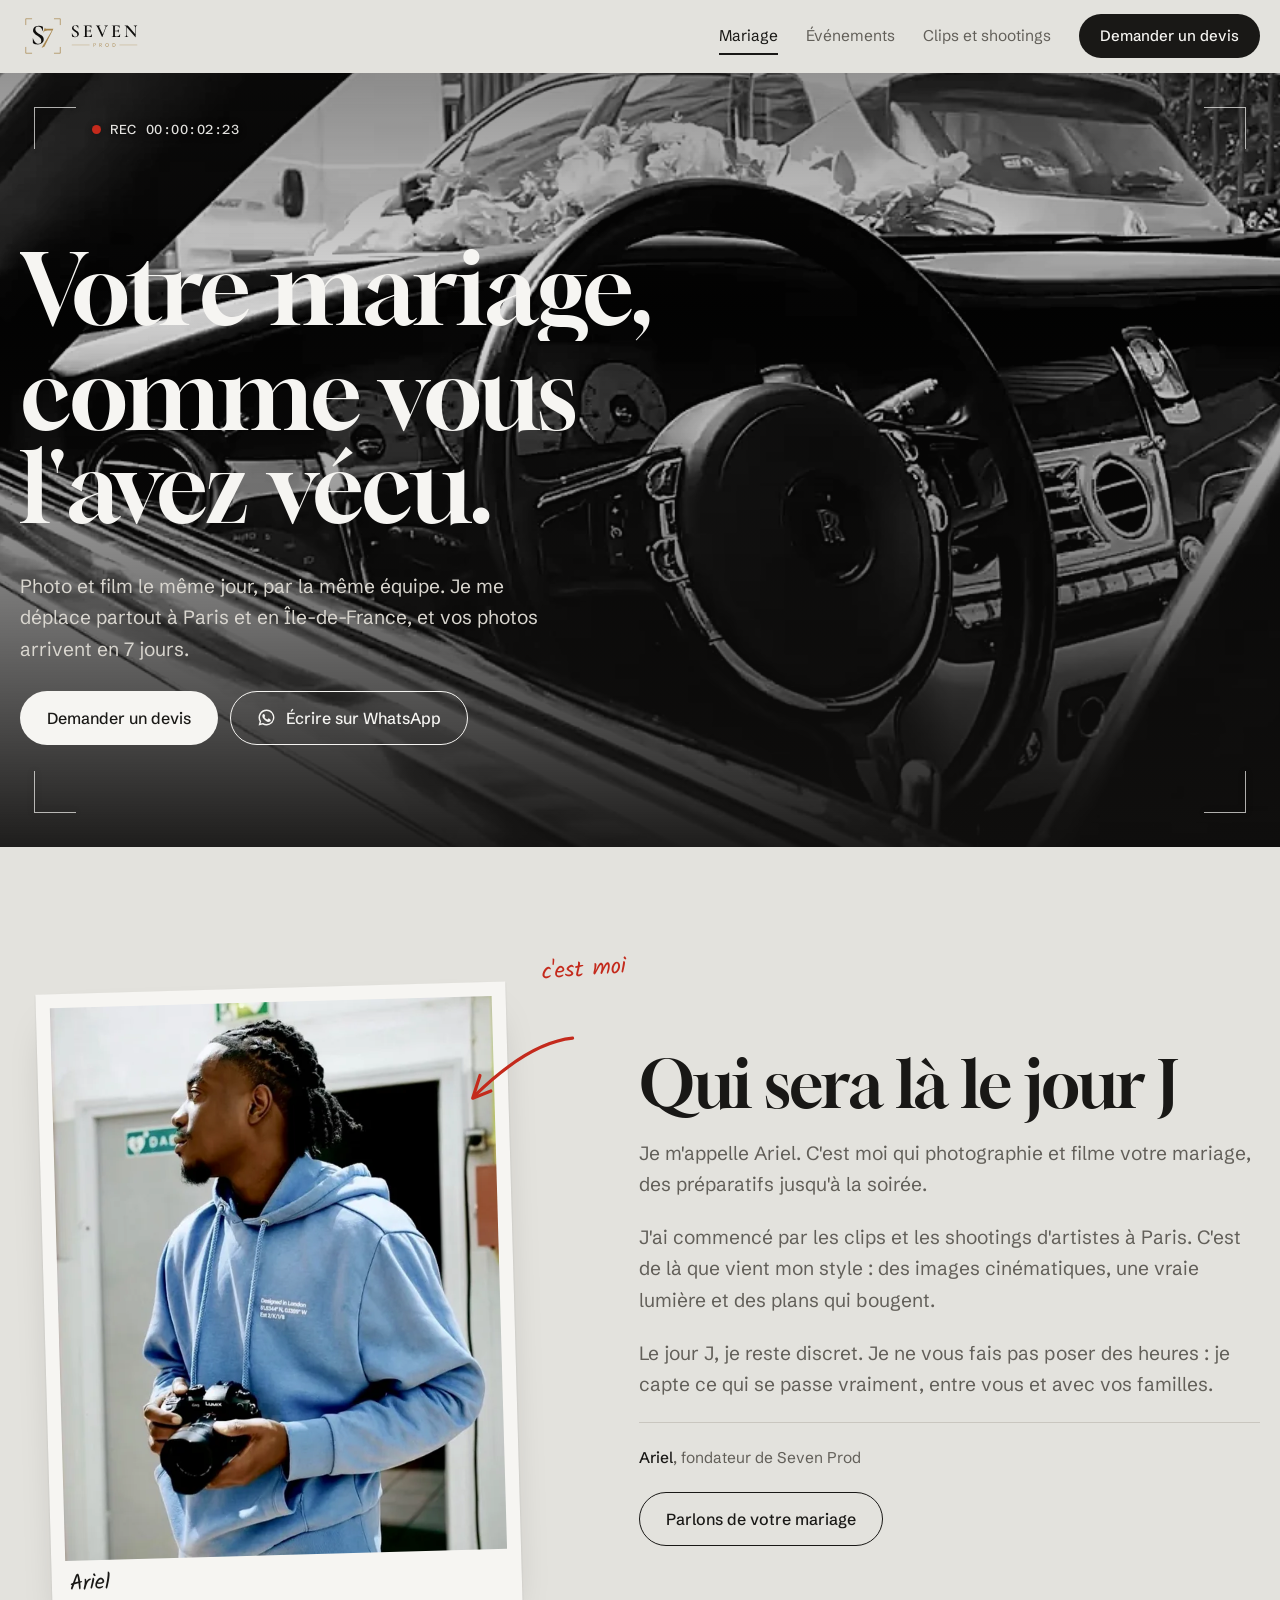
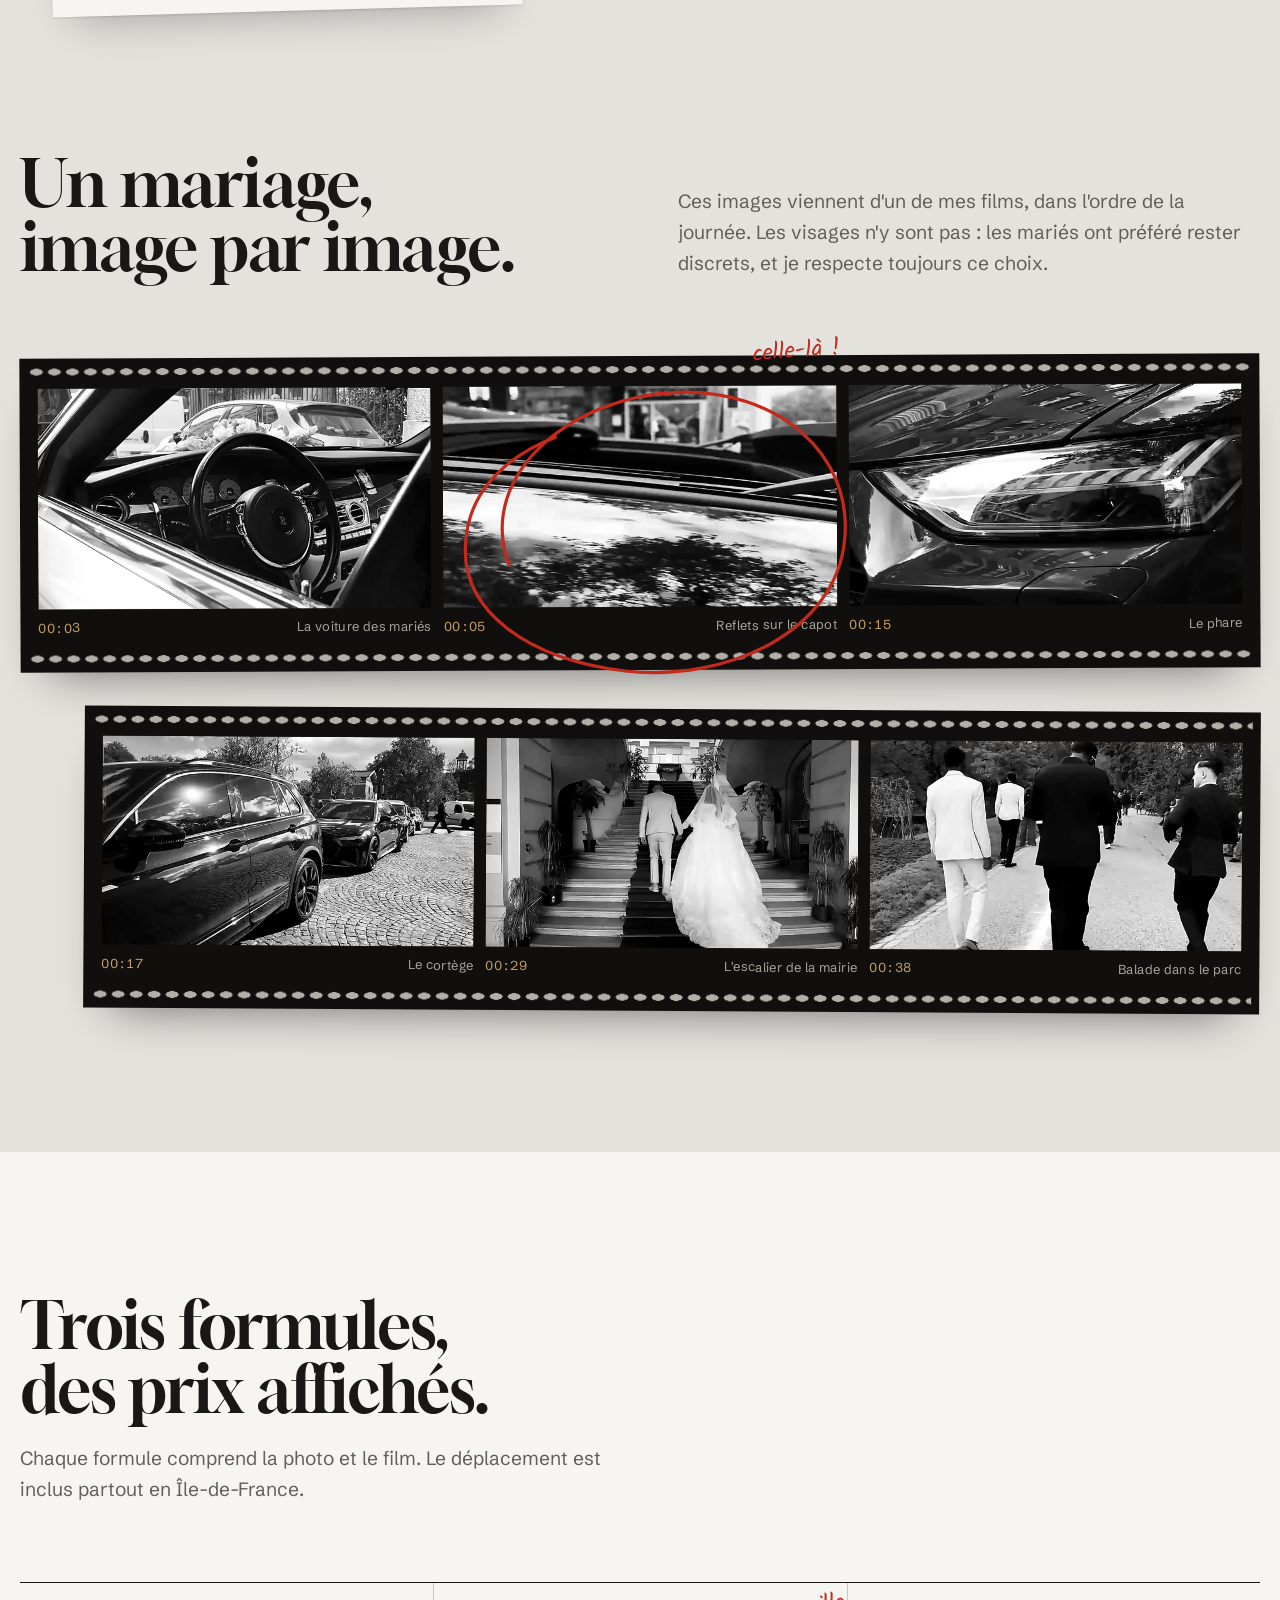
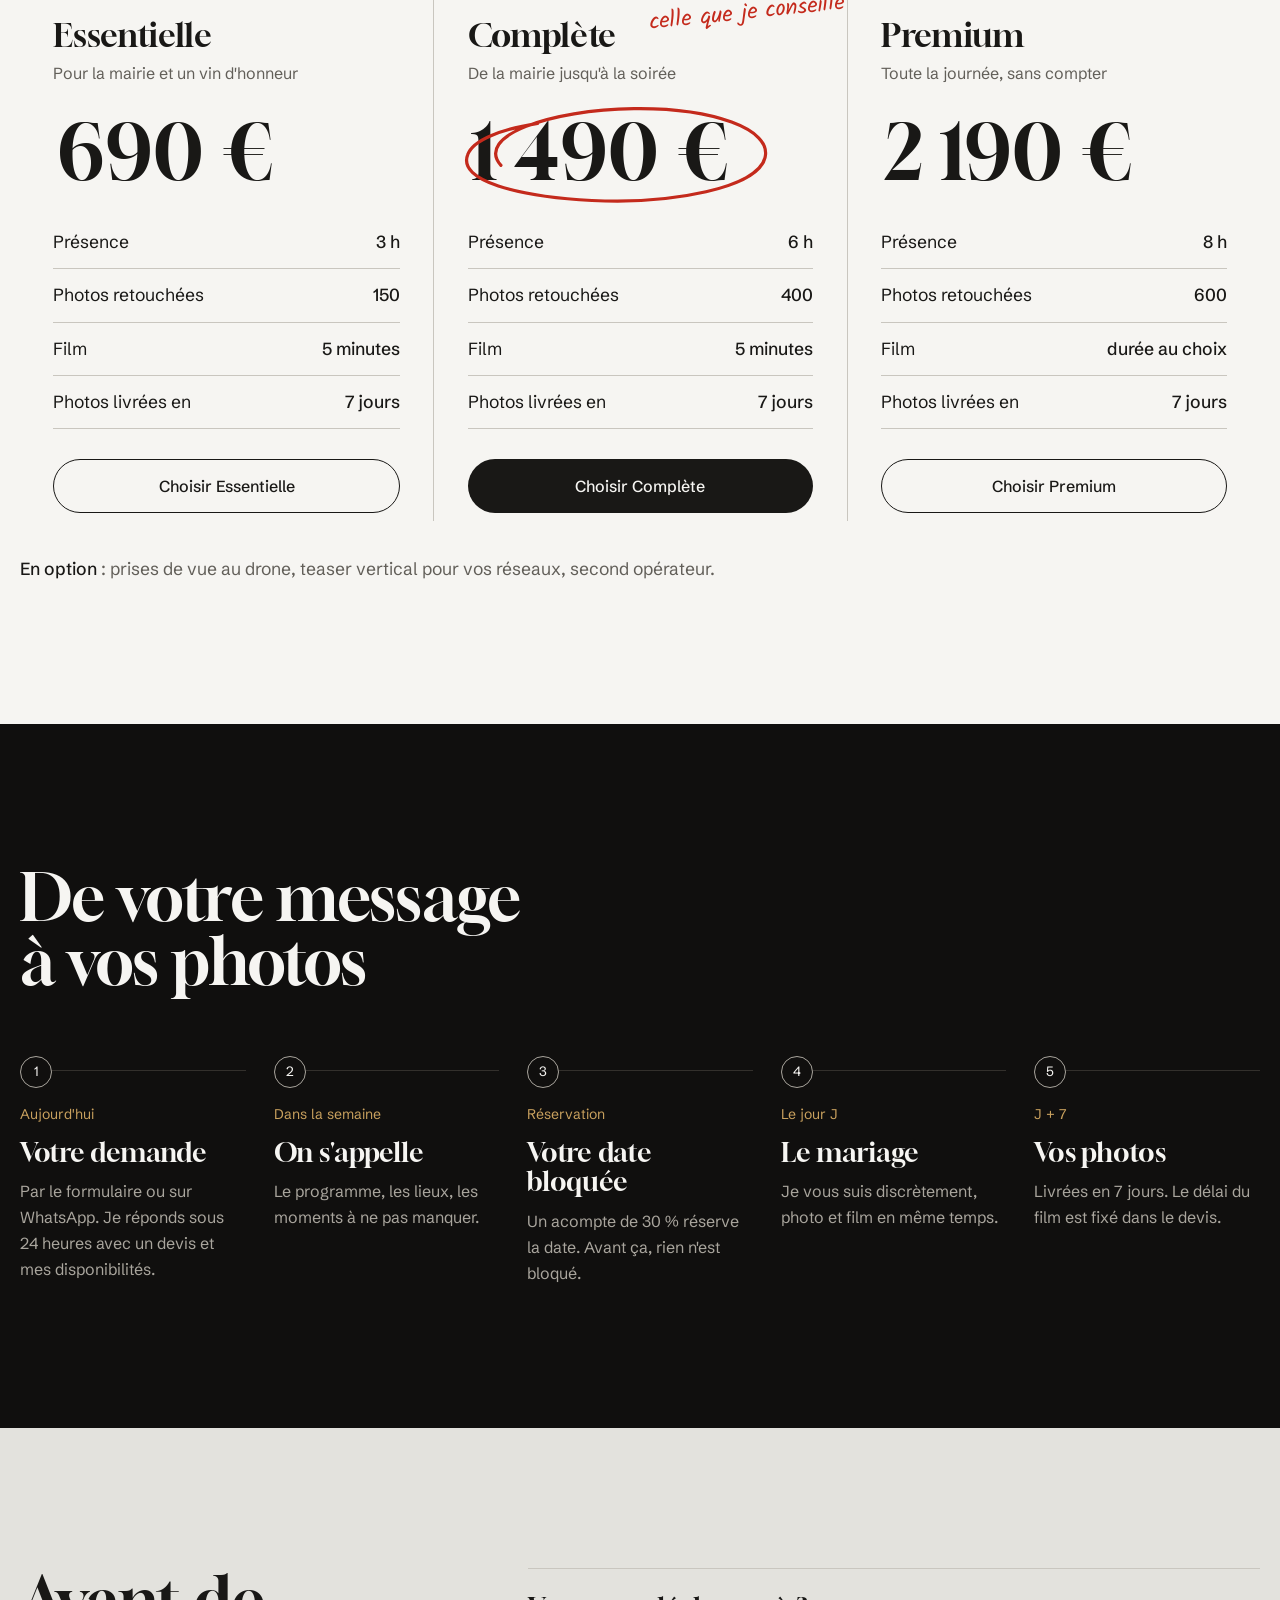
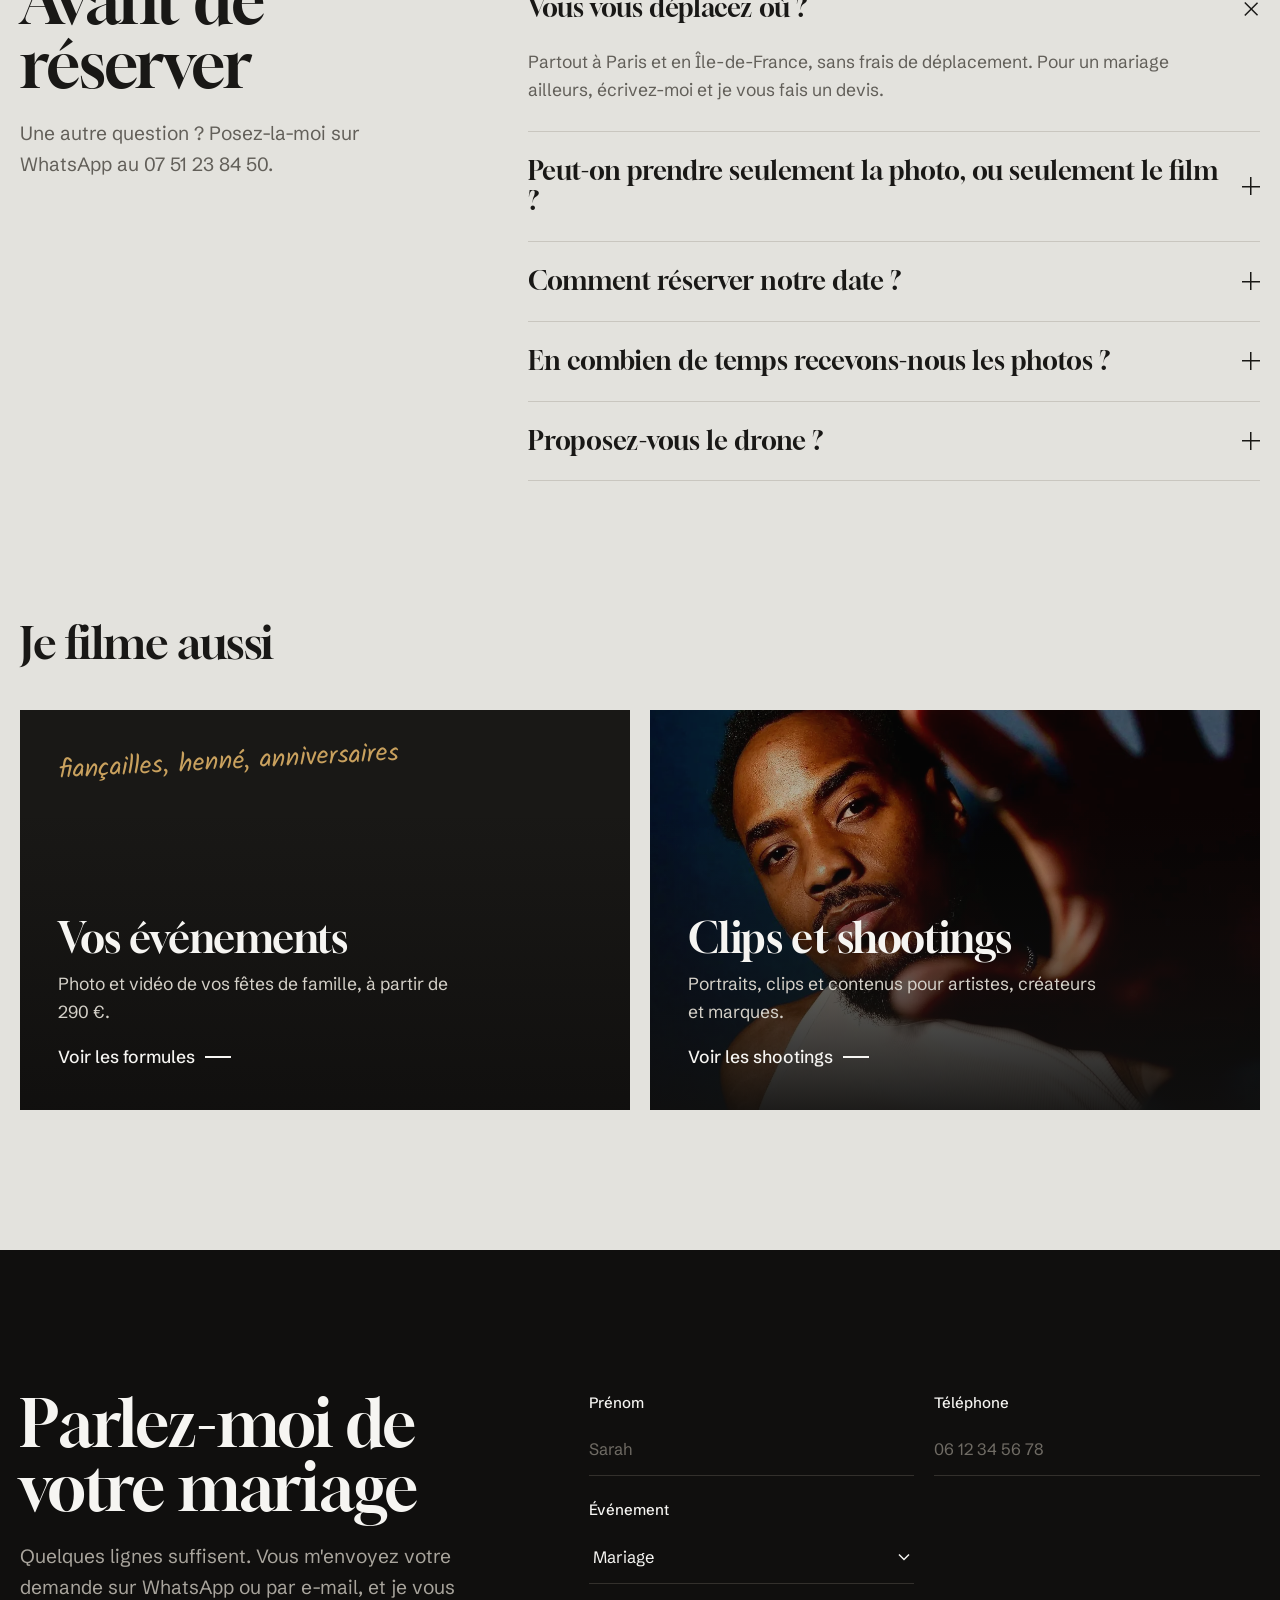
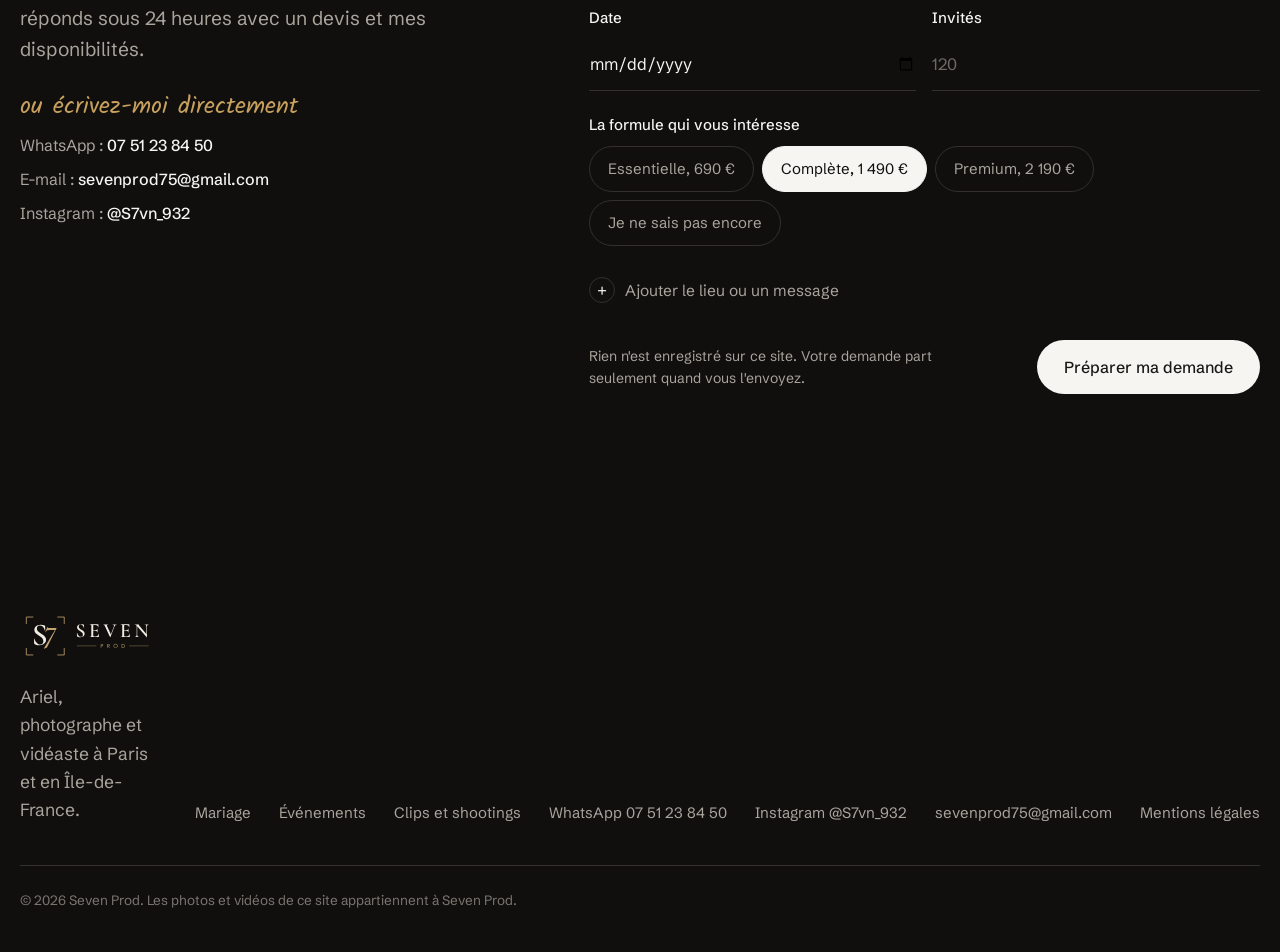
==== commit 245c12fc: "Mobile : planche-contact en bande verticale, images du film plus nettes Co-Authored-By: Claude Opus " ====
--- a/index.html
+++ b/index.html
@@ -65,7 +65,6 @@
 <figure class="case"><button type="button" data-lb="img/mariage-parc-1024.webp" data-cap="Balade dans le parc" data-tc="00:38" aria-label="Agrandir : Balade dans le parc"><img src="img/mariage-parc-1024.webp" srcset="img/mariage-parc-640.webp 640w, img/mariage-parc-1024.webp 860w" sizes="(max-width:760px) 80vw, 31vw" width="860" height="576" alt="Les invités marchent dans le parc, vus de dos" decoding="async" loading="lazy"></button><figcaption><span>00:38</span><span>Balade dans le parc</span></figcaption></figure>
 </div></div>
 </div>
-<p class="glisser main">glissez pour voir la suite</p>
 </div></section>
 
 <section class="bloc" id="formules" aria-labelledby="formules-titre" style="background:var(--tirage)"><div class="wrap">
--- a/styles.css
+++ b/styles.css
@@ -168,7 +168,7 @@
 .bande{position:relative;background:var(--film);padding:30px clamp(12px,1.4vw,18px) 34px;box-shadow:0 26px 50px -30px rgba(0,0,0,.6)}
 .bande:nth-child(2){margin-inline-start:clamp(0px,5vw,72px);transform:rotate(.35deg)}
 .bande:nth-child(1){transform:rotate(-.25deg)}
-.bande::before,.bande::after{content:"";position:absolute;left:8px;right:8px;height:11px;background:radial-gradient(closest-side,#D8D5CE 76%,transparent 82%) 0 0/24px 11px repeat-x;opacity:.9}
+.bande::before,.bande::after{content:"";position:absolute;left:8px;right:8px;height:9px;background:radial-gradient(closest-side,#CFCBC3 68%,transparent 76%) 0 0/18px 9px repeat-x;opacity:.85}
 .bande::before{top:9px}
 .bande::after{bottom:9px}
 .cases{display:grid;grid-template-columns:repeat(3,minmax(0,1fr));gap:12px}
@@ -183,13 +183,18 @@
 .choisie .note{right:-4px;top:-46px}
 .glisser{display:none}
 @media (max-width:760px){
-  .bande,.bande:nth-child(2){transform:none;margin-inline:calc(-1 * var(--gut)) calc(-1 * var(--gut-r))}
-  .cases{display:flex;overflow-x:auto;scroll-snap-type:x mandatory;gap:12px;padding-inline:var(--gut) var(--gut-r);scrollbar-width:none;margin-inline:calc(-1 * clamp(12px,1.4vw,18px))}
-  .cases::-webkit-scrollbar{display:none}
-  .case{flex:0 0 80%;scroll-snap-align:center}
-  .choisie .note{display:none}
-  .choisie .trait{inset:-6% -4% -18% -4%;width:108%;height:124%}
-  .cases{padding-block:10px}
+  /* téléphone : une seule bande verticale qui descend avec la journée, images en pleine largeur */
+  .planche{gap:0;margin-top:40px}
+  .bande,.bande:nth-child(2){transform:none;margin-inline:calc(-1 * var(--gut)) calc(-1 * var(--gut-r));padding:16px 32px;box-shadow:none}
+  .bande:first-child{padding-bottom:9px}
+  .bande:nth-child(2){padding-top:10px;margin-top:-1px}
+  .bande::before,.bande::after{top:0;bottom:0;left:10px;right:auto;width:12px;height:auto;background:radial-gradient(closest-side,#CFCBC3 64%,transparent 74%) 0 0/12px 19px repeat-y}
+  .bande::after{left:auto;right:10px}
+  .cases{display:flex;flex-direction:column;gap:20px}
+  .case figcaption{font-size:13.5px}
+  .choisie{margin-top:18px}
+  .choisie .note{top:-30px;left:2px;right:auto;font-size:22px}
+  .choisie .trait{inset:-7% -5% -20% -5%;width:110%;height:127%}
   .glisser{display:block;margin-top:14px;font-size:22px;color:var(--gris)}
   .planche-tete{grid-template-columns:minmax(0,1fr)}
 }
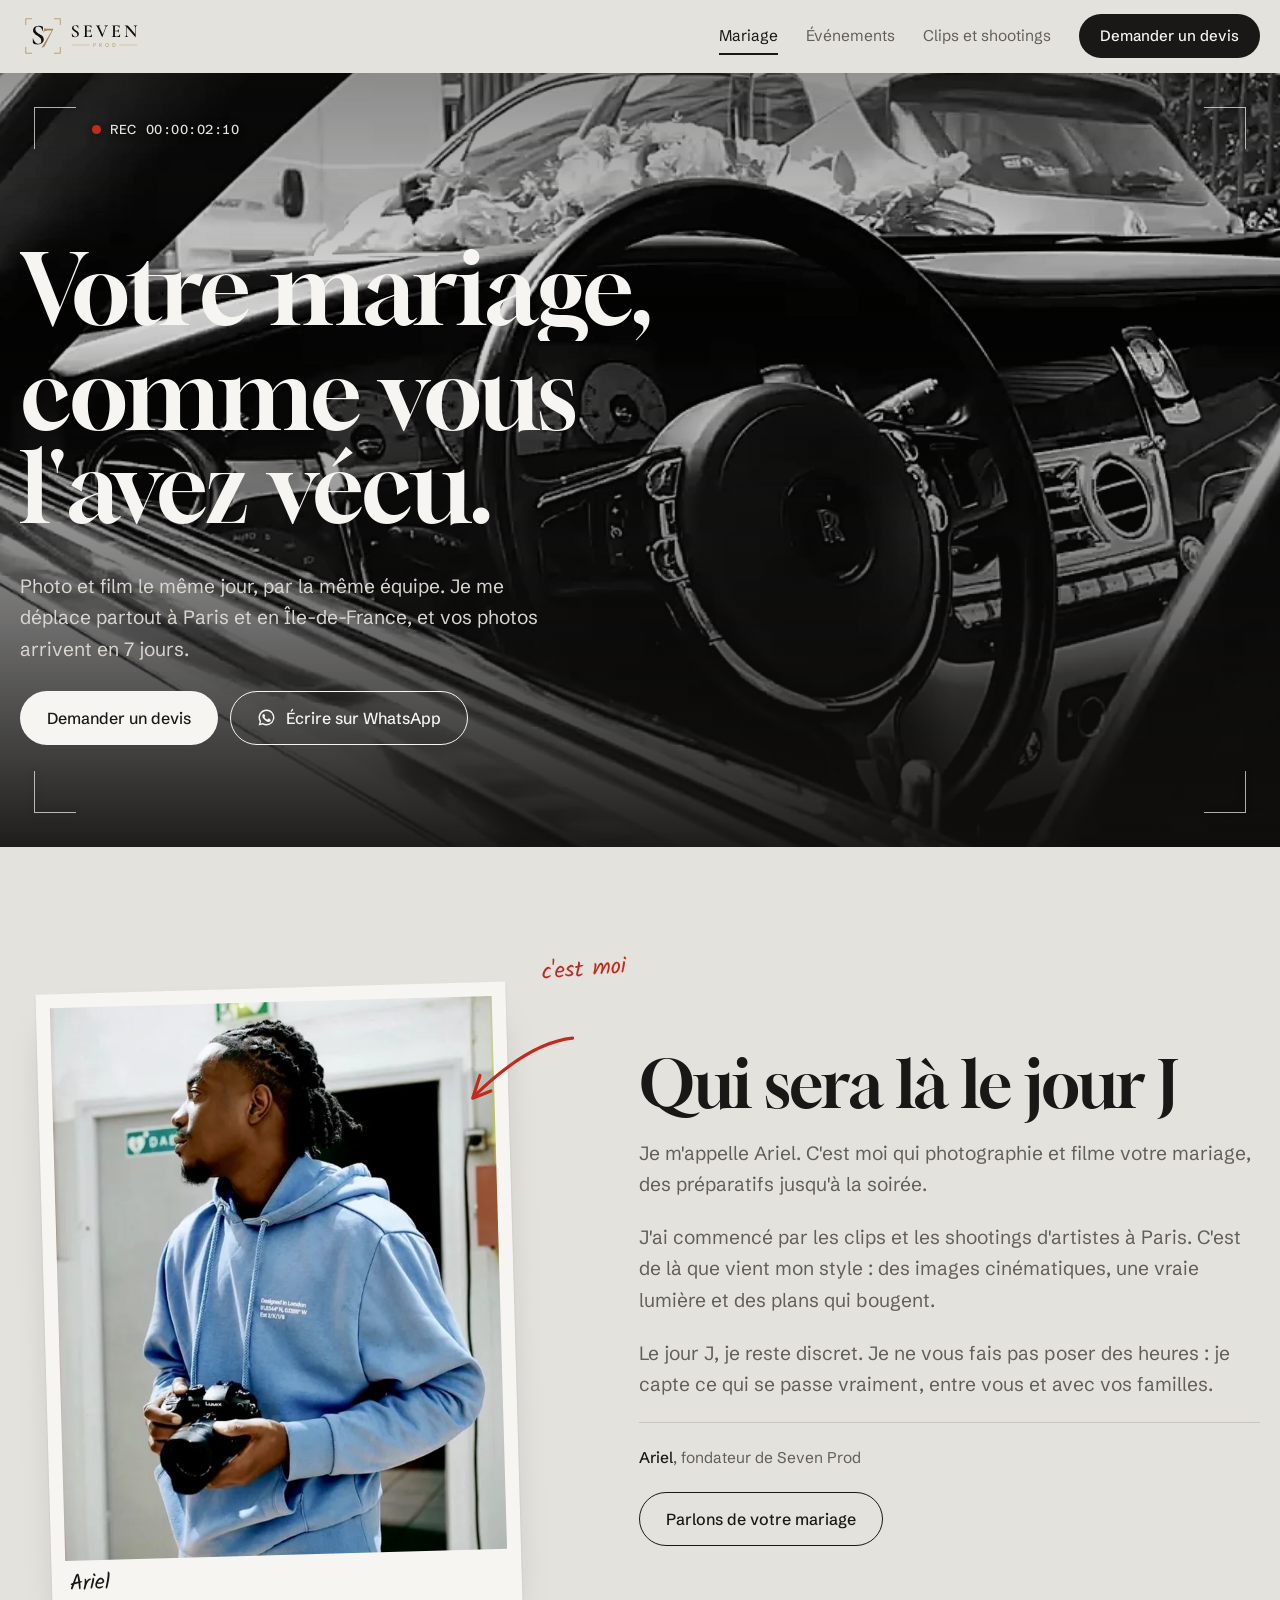
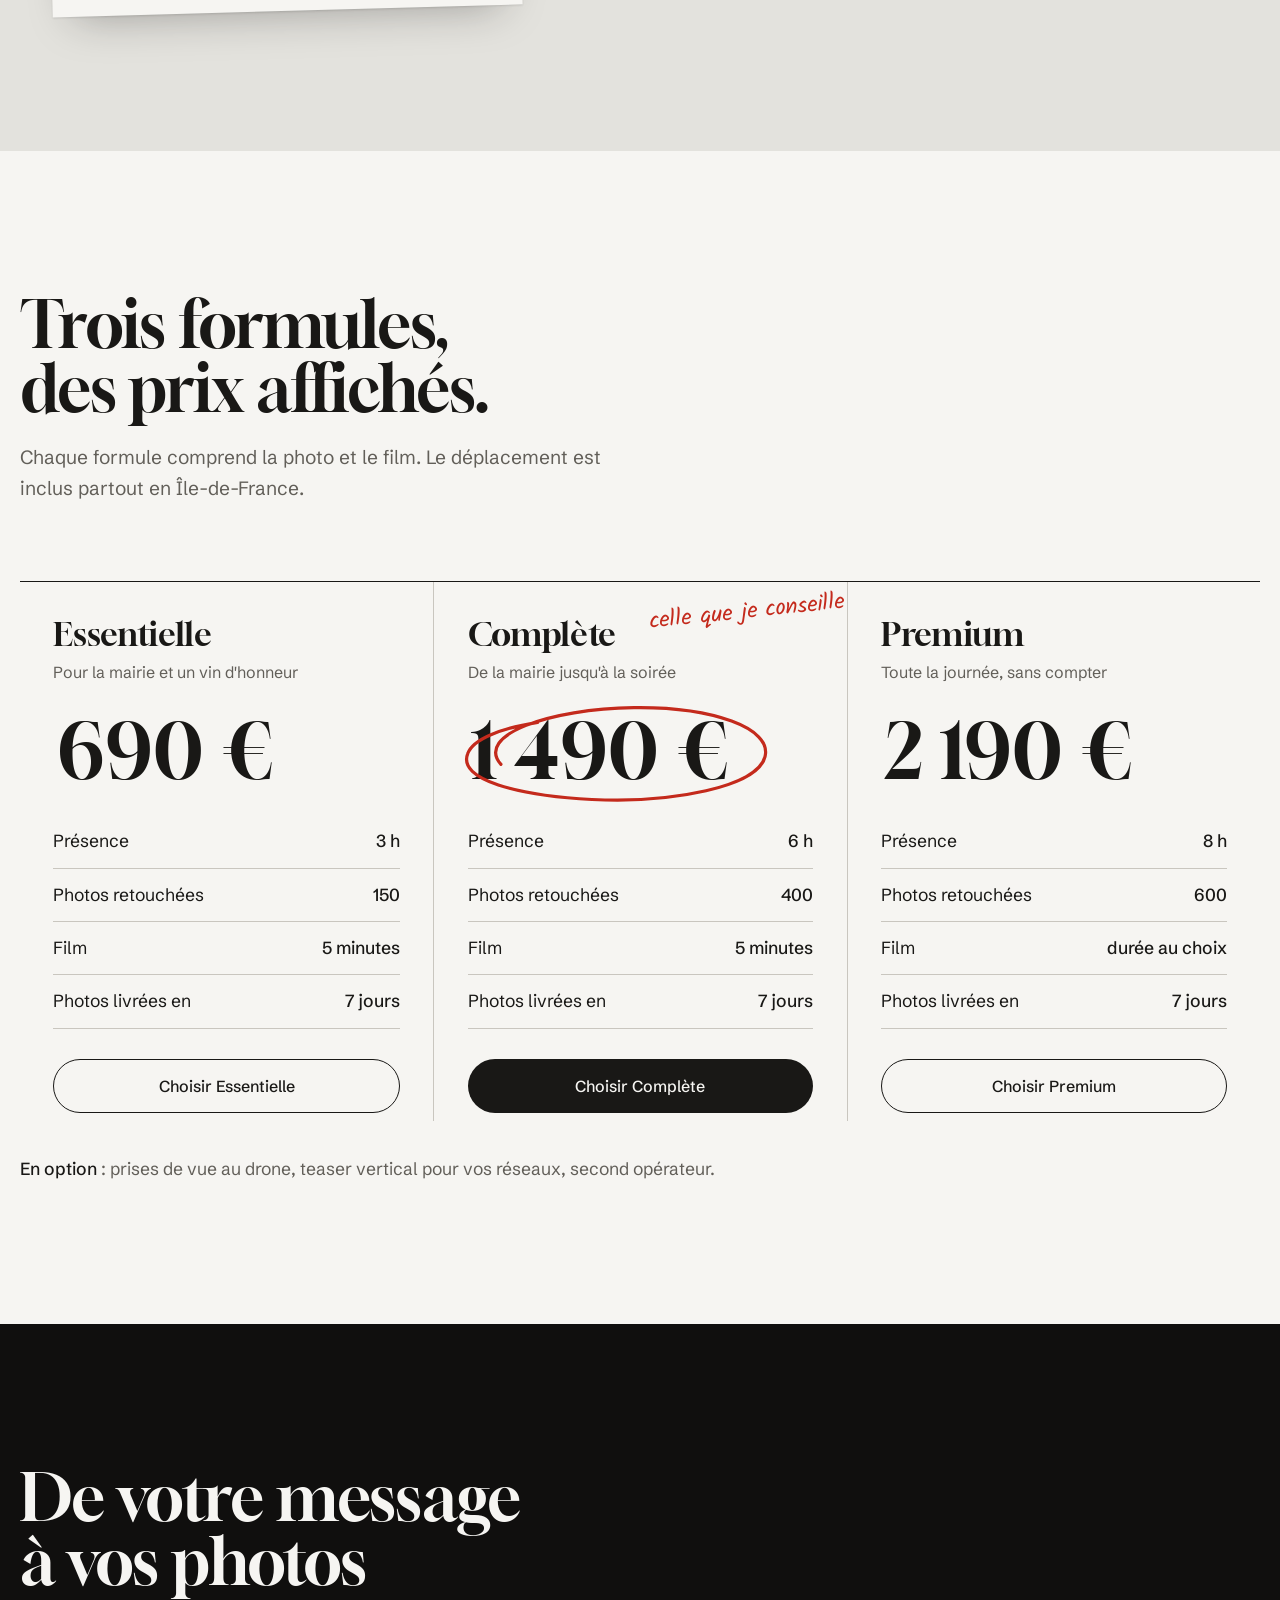
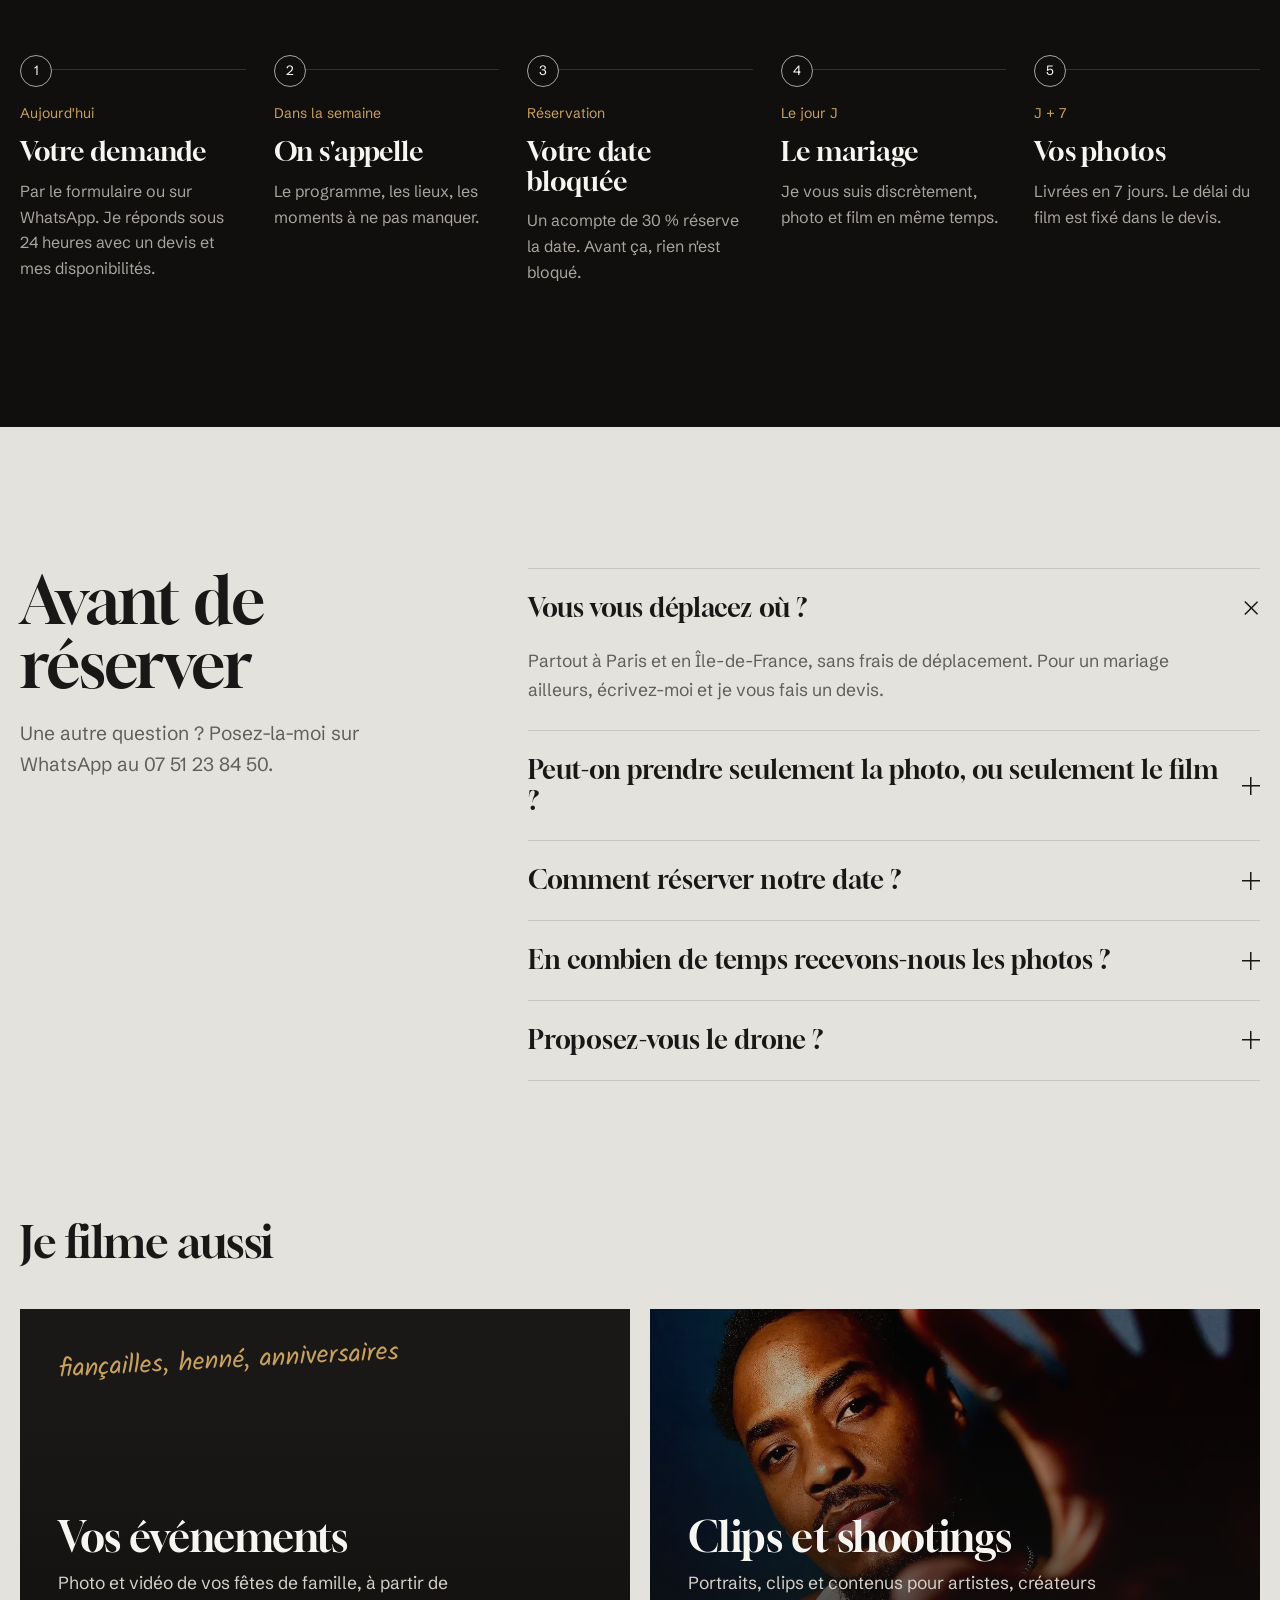
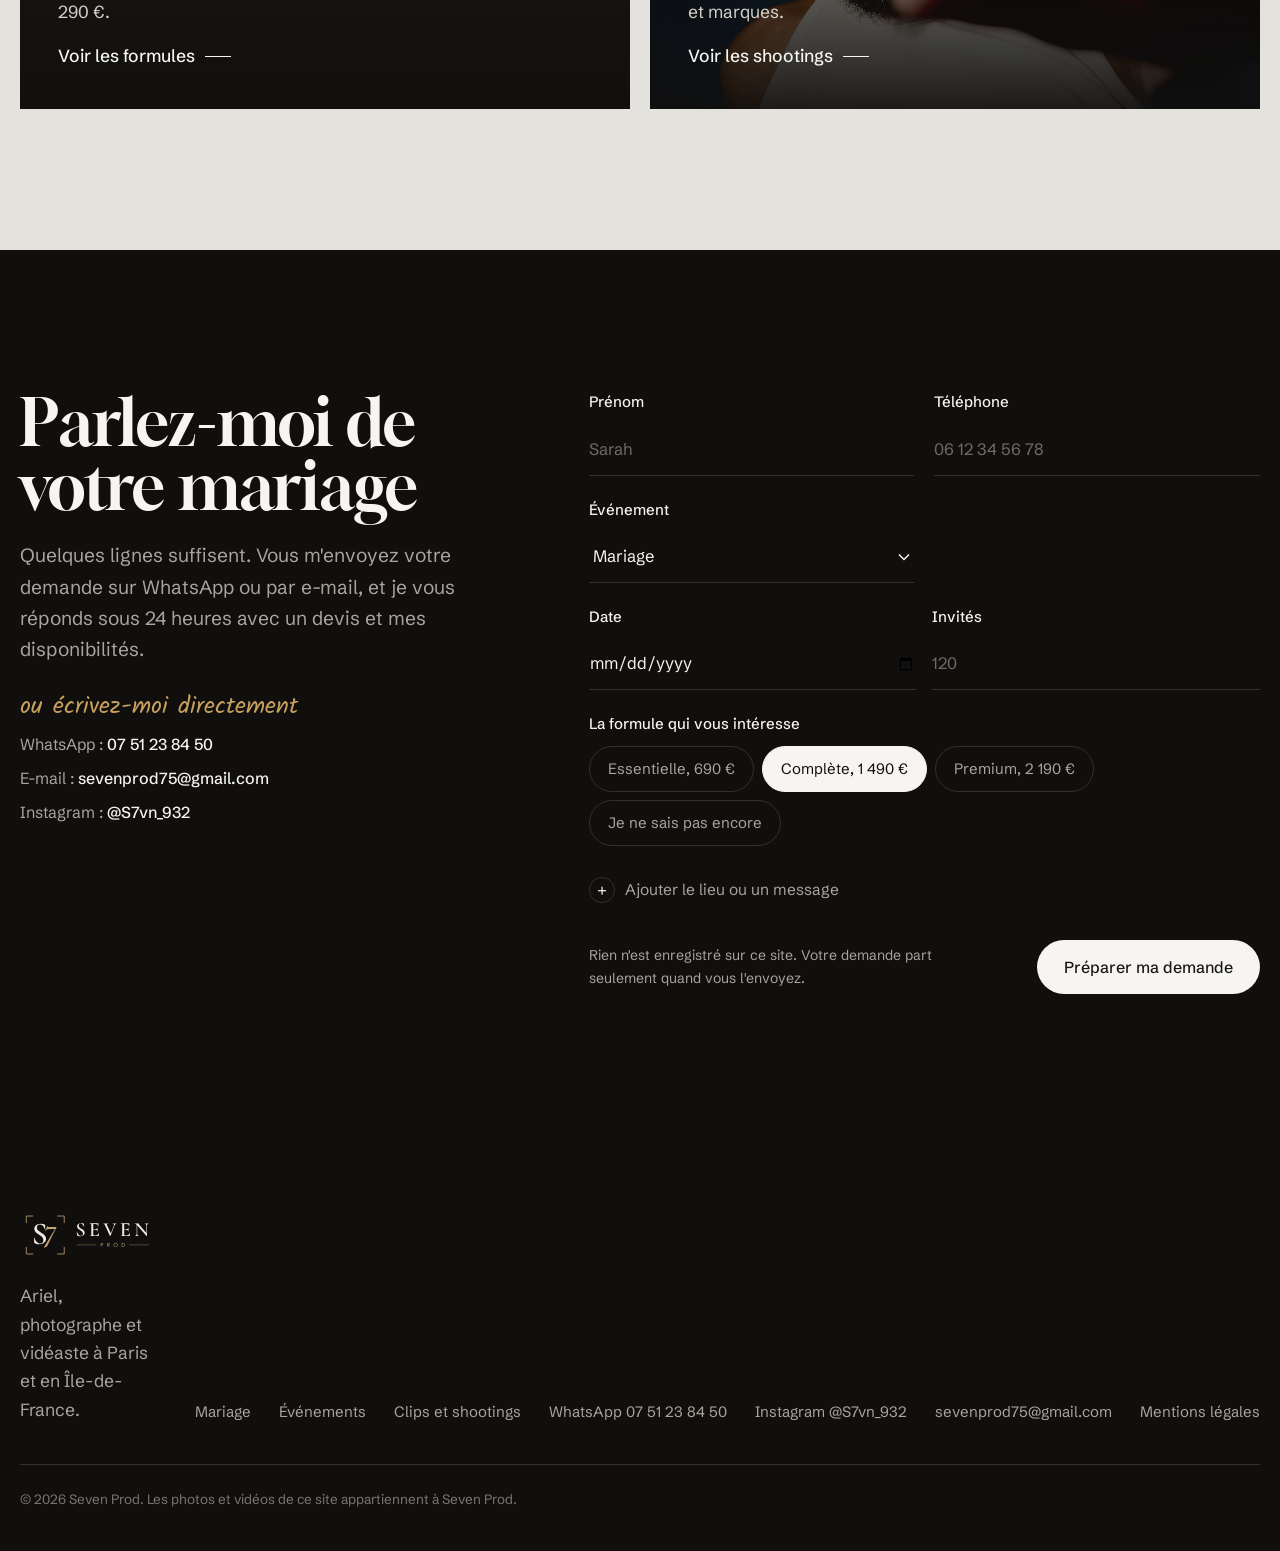
==== commit baf694e8: "Retire la section planche-contact de la page Mariage Co-Authored-By: Claude Opus 5.5 <noreply@anthro" ====
--- a/index.html
+++ b/index.html
@@ -45,25 +45,6 @@
 <p class="lead">Le jour J, je reste discret. Je ne vous fais pas poser des heures : je capte ce qui se passe vraiment, entre vous et avec vos familles.</p>
 <p class="signature"><span><b>Ariel</b>, fondateur de Seven Prod</span></p>
 <div class="btns"><a class="btn btn-trait sur-papier" href="#devis" data-track="cta_devis_ariel">Parlons de votre mariage</a></div>
-</div>
-</div></section>
-
-<section class="bloc" aria-labelledby="planche-titre" style="padding-top:0"><div class="wrap">
-<div class="planche-tete">
-<h2 id="planche-titre">Un mariage, image par image.</h2>
-<p class="lead">Ces images viennent d'un de mes films, dans l'ordre de la journée. Les visages n'y sont pas : les mariés ont préféré rester discrets, et je respecte toujours ce choix.</p>
-</div>
-<div class="planche" data-feutre>
-<div class="bande"><div class="cases">
-<figure class="case"><button type="button" data-lb="img/mariage-voiture-1024.webp" data-cap="La voiture des mariés" data-tc="00:03" aria-label="Agrandir : La voiture des mariés"><img src="img/mariage-voiture-1024.webp" srcset="img/mariage-voiture-640.webp 640w, img/mariage-voiture-1024.webp 1024w" sizes="(max-width:760px) 80vw, 31vw" width="1024" height="576" alt="Le volant de la voiture des mariés, fleurs sur le capot" decoding="async" loading="lazy"></button><figcaption><span>00:03</span><span>La voiture des mariés</span></figcaption></figure>
-<figure class="case choisie"><svg class="trait" viewBox="0 0 200 120" preserveAspectRatio="none" aria-hidden="true"><path pathLength="1" d="M40 72C25 42 68 15 116 14c45-1 79 21 75 50-4 31-53 48-99 44C50 104 15 88 21 61c3-15 19-26 40-32"/></svg><span class="note">celle-là !</span><button type="button" data-lb="img/mariage-capot-1024.webp" data-cap="Reflets sur le capot" data-tc="00:05" aria-label="Agrandir : Reflets sur le capot"><img src="img/mariage-capot-1024.webp" srcset="img/mariage-capot-640.webp 640w, img/mariage-capot-1024.webp 1024w" sizes="(max-width:760px) 80vw, 31vw" width="1024" height="576" alt="Reflets des arbres sur le capot noir" decoding="async" loading="lazy"></button><figcaption><span>00:05</span><span>Reflets sur le capot</span></figcaption></figure>
-<figure class="case"><button type="button" data-lb="img/mariage-phare-1024.webp" data-cap="Le phare" data-tc="00:15" aria-label="Agrandir : Le phare"><img src="img/mariage-phare-1024.webp" srcset="img/mariage-phare-640.webp 640w, img/mariage-phare-1024.webp 1024w" sizes="(max-width:760px) 80vw, 31vw" width="1024" height="576" alt="Gros plan sur un phare de voiture" decoding="async" loading="lazy"></button><figcaption><span>00:15</span><span>Le phare</span></figcaption></figure>
-</div></div>
-<div class="bande"><div class="cases">
-<figure class="case"><button type="button" data-lb="img/mariage-cortege-1024.webp" data-cap="Le cortège" data-tc="00:17" aria-label="Agrandir : Le cortège"><img src="img/mariage-cortege-1024.webp" srcset="img/mariage-cortege-640.webp 640w, img/mariage-cortege-1024.webp 1024w" sizes="(max-width:760px) 80vw, 31vw" width="1024" height="576" alt="Les voitures du cortège garées sur les pavés" decoding="async" loading="lazy"></button><figcaption><span>00:17</span><span>Le cortège</span></figcaption></figure>
-<figure class="case"><button type="button" data-lb="img/mariage-escalier-1024.webp" data-cap="L'escalier de la mairie" data-tc="00:29" aria-label="Agrandir : L'escalier de la mairie"><img src="img/mariage-escalier-1024.webp" srcset="img/mariage-escalier-640.webp 640w, img/mariage-escalier-1024.webp 1024w" sizes="(max-width:760px) 80vw, 31vw" width="1024" height="576" alt="Les mariés montent l'escalier de la mairie, vus de dos" decoding="async" loading="lazy"></button><figcaption><span>00:29</span><span>L'escalier de la mairie</span></figcaption></figure>
-<figure class="case"><button type="button" data-lb="img/mariage-parc-1024.webp" data-cap="Balade dans le parc" data-tc="00:38" aria-label="Agrandir : Balade dans le parc"><img src="img/mariage-parc-1024.webp" srcset="img/mariage-parc-640.webp 640w, img/mariage-parc-1024.webp 860w" sizes="(max-width:760px) 80vw, 31vw" width="860" height="576" alt="Les invités marchent dans le parc, vus de dos" decoding="async" loading="lazy"></button><figcaption><span>00:38</span><span>Balade dans le parc</span></figcaption></figure>
-</div></div>
 </div>
 </div></section>
 
@@ -160,11 +141,7 @@
 <p class="mini">© 2026 Seven Prod. Les photos et vidéos de ce site appartiennent à Seven Prod.</p>
 </div></footer>
 <div class="barre" id="barre"><a class="btn btn-clair" href="#devis" data-track="cta_devis_mobile">Devis gratuit</a><a class="btn btn-trait" href="https://wa.me/33751238450?text=Bonjour%20Ariel%2C%20je%20me%20marie%20et%20je%20souhaite%20un%20devis." data-track="clic_whatsapp"><svg viewBox="0 0 24 24" aria-hidden="true" fill="currentColor"><path d="M12 2a10 10 0 0 0-8.6 15.1L2 22l5-1.3A10 10 0 1 0 12 2Zm0 18.2a8.2 8.2 0 0 1-4.2-1.2l-.3-.2-3 .8.8-2.9-.2-.3A8.2 8.2 0 1 1 12 20.2Zm4.5-6.1c-.2-.1-1.5-.7-1.7-.8-.2-.1-.4-.1-.6.1l-.8 1c-.1.2-.3.2-.5.1a6.7 6.7 0 0 1-3.3-2.9c-.3-.4.2-.4.6-1.3.1-.2 0-.3 0-.4l-.8-1.8c-.2-.5-.4-.4-.6-.4h-.5a1 1 0 0 0-.7.3 3 3 0 0 0-.9 2.2 5.2 5.2 0 0 0 1.1 2.7 11.8 11.8 0 0 0 4.5 4c1.7.7 2.3.8 3.2.6a2.7 2.7 0 0 0 1.7-1.2c.2-.6.2-1.1.2-1.2-.1-.1-.3-.2-.5-.3Z"/></svg>WhatsApp</a></div>
-<dialog class="lb" id="lb" aria-label="Visionneuse">
-<div class="lb-haut"><span class="tc" id="lb-tc"></span><div class="fleches"><button type="button" id="lb-prev" aria-label="Image précédente">‹</button><button type="button" id="lb-next" aria-label="Image suivante">›</button><button type="button" id="lb-close">Fermer</button></div></div>
-<figure><img id="lb-img" alt=""></figure>
-<div class="lb-bas"><span id="lb-cap"></span><span id="lb-pos" class="tc"></span></div>
-</dialog>
+
 <script src="app.js" defer></script>
 </body>
 </html>
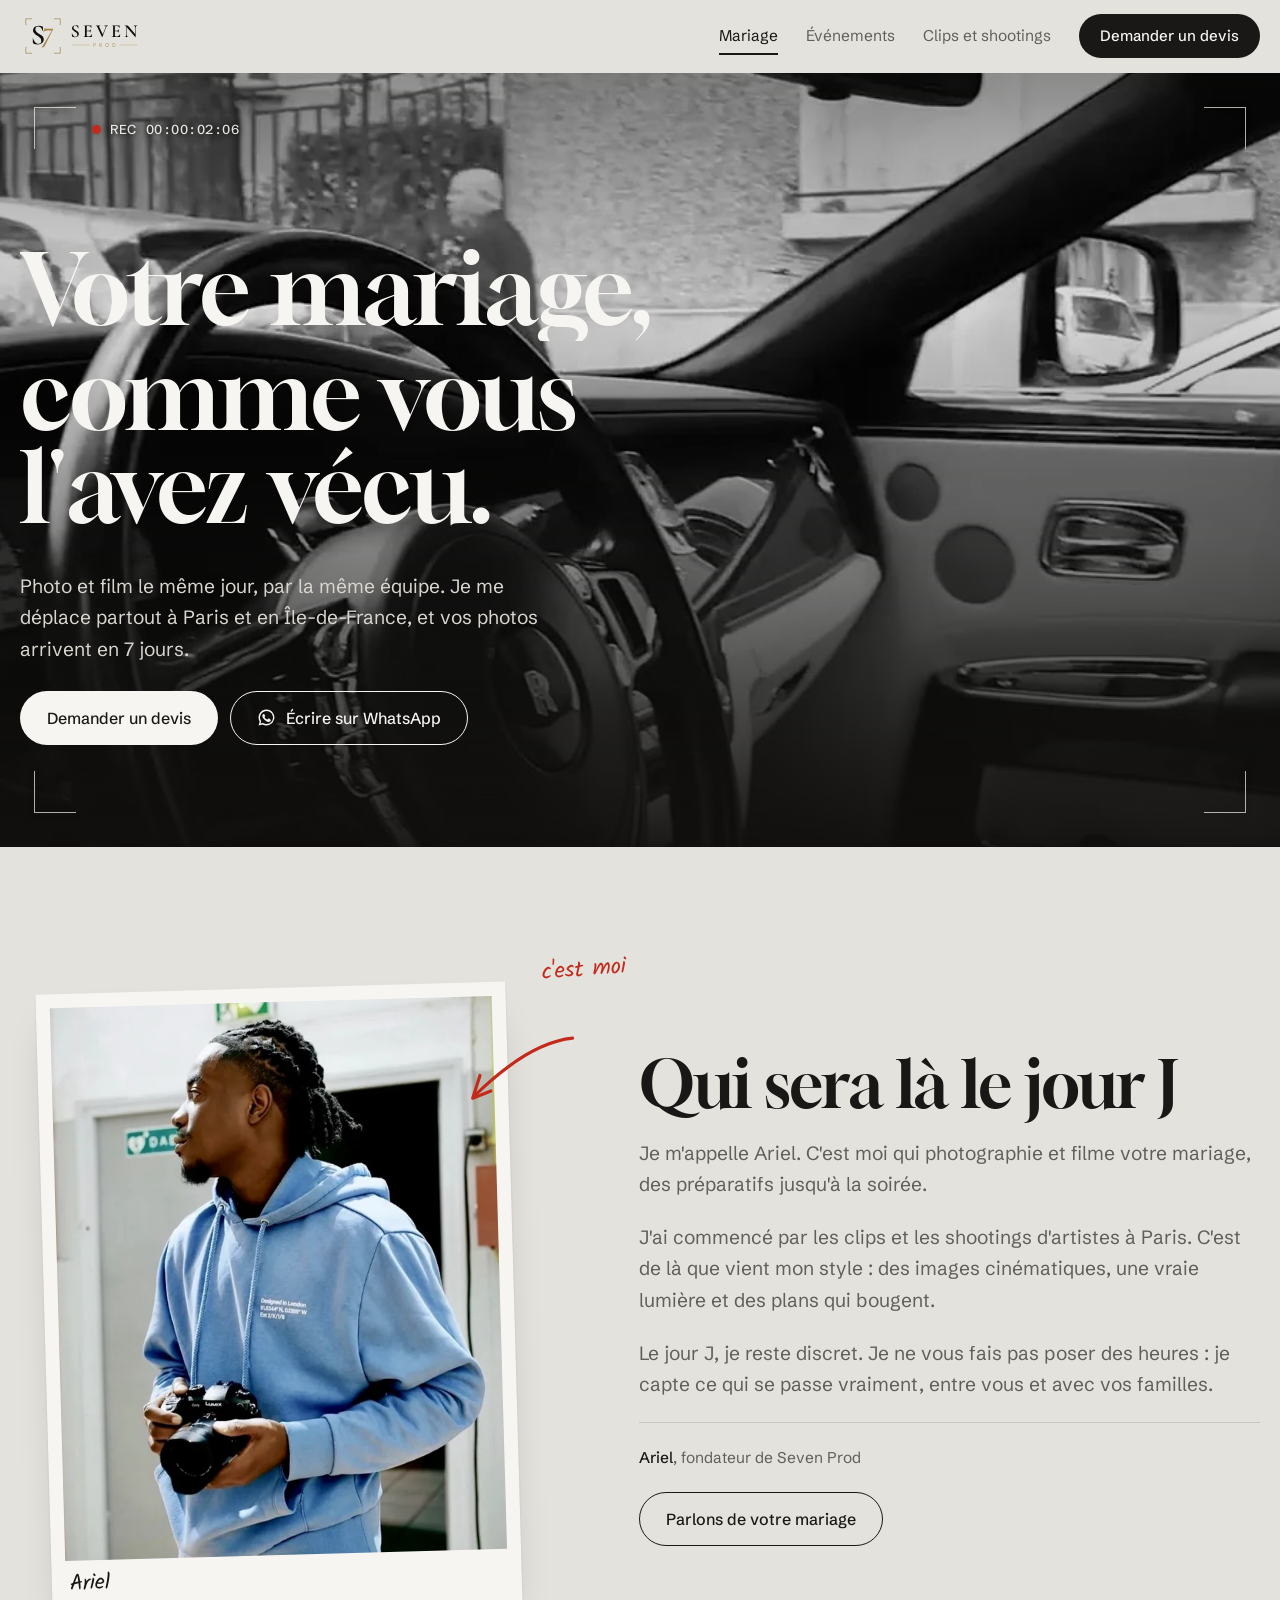
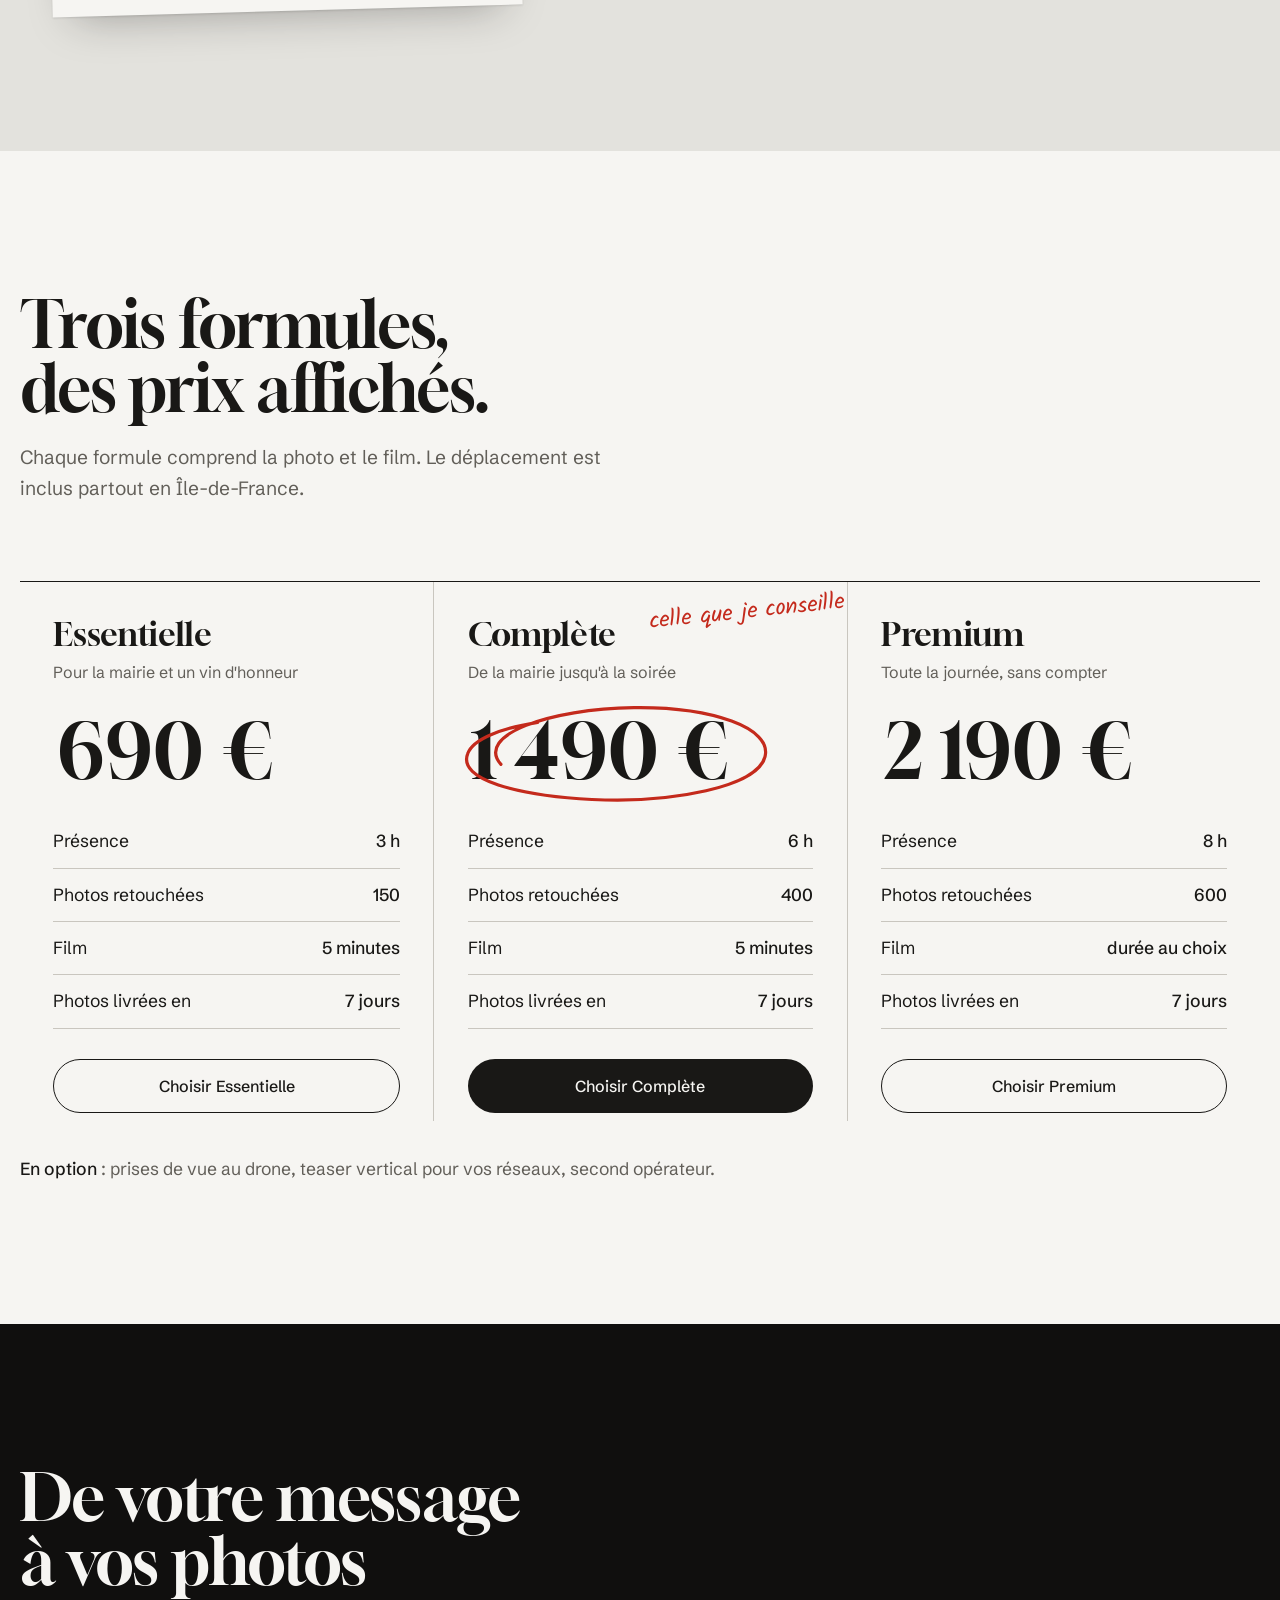
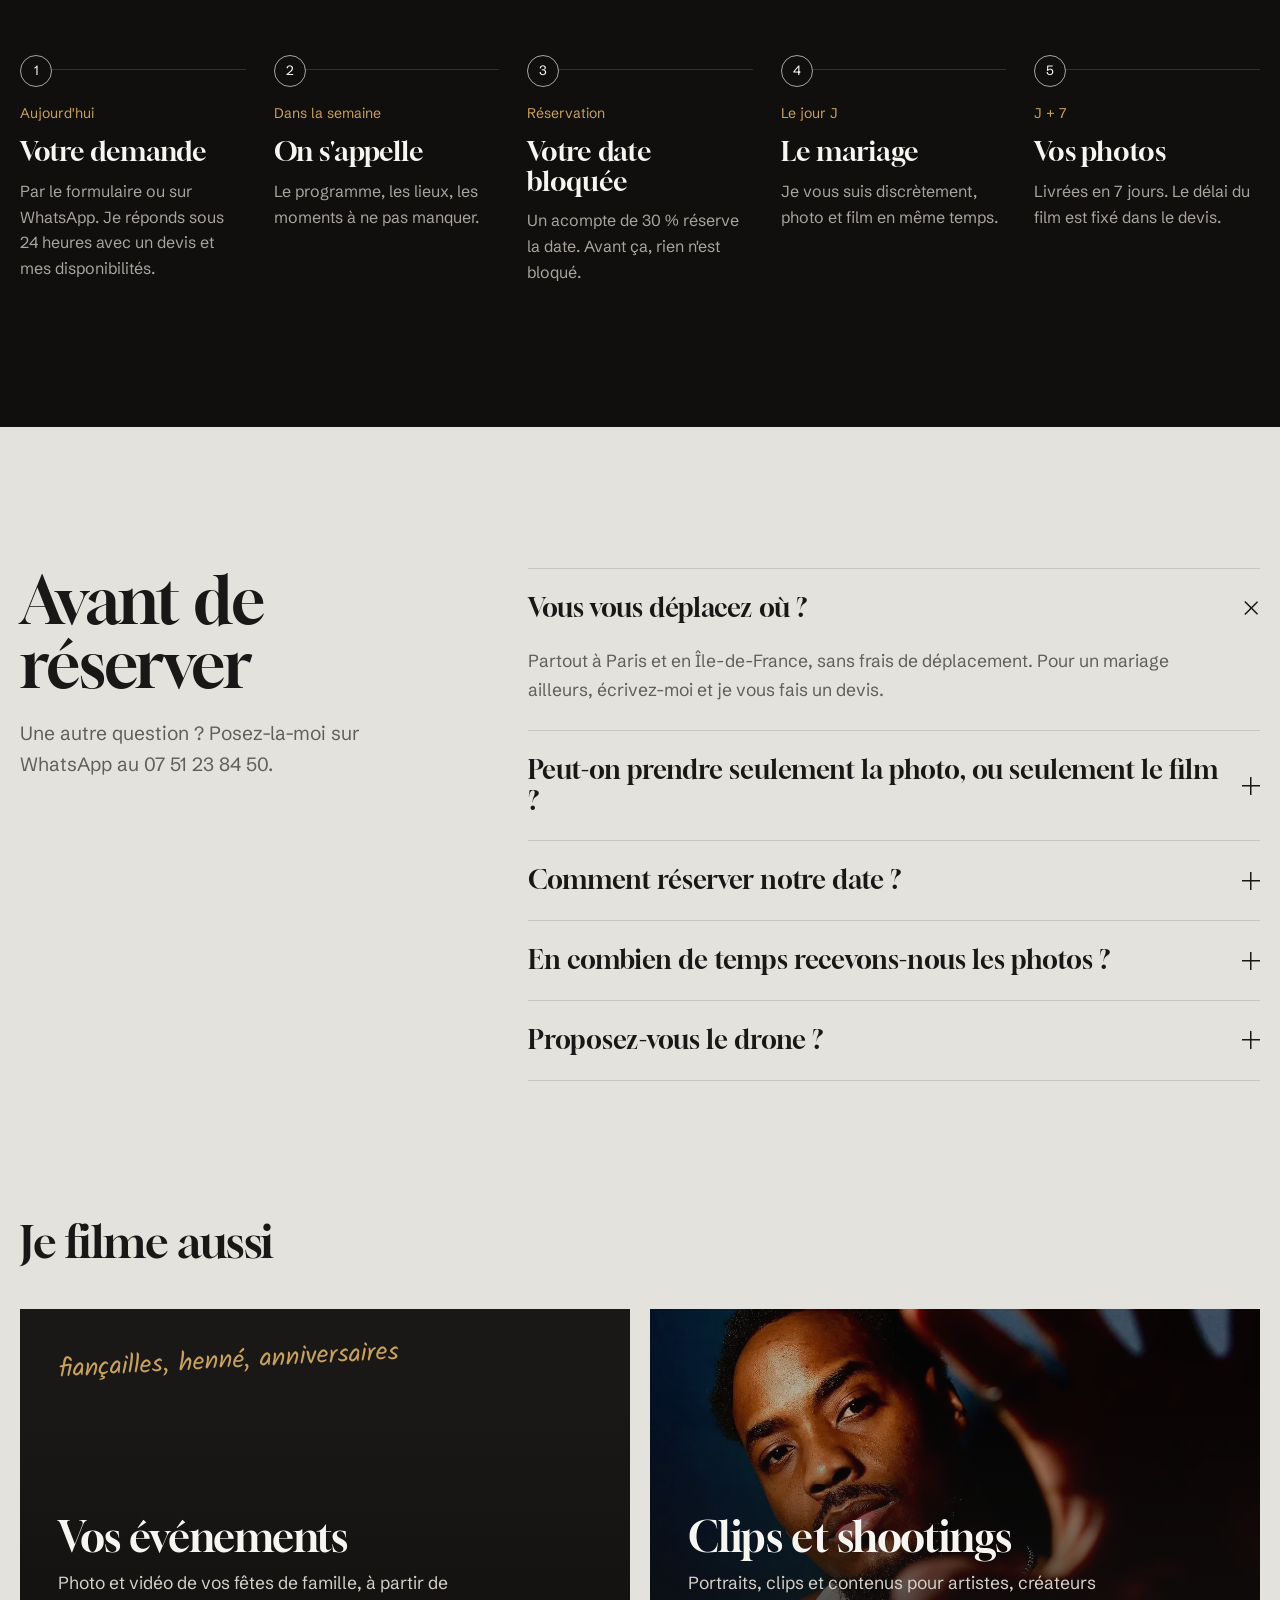
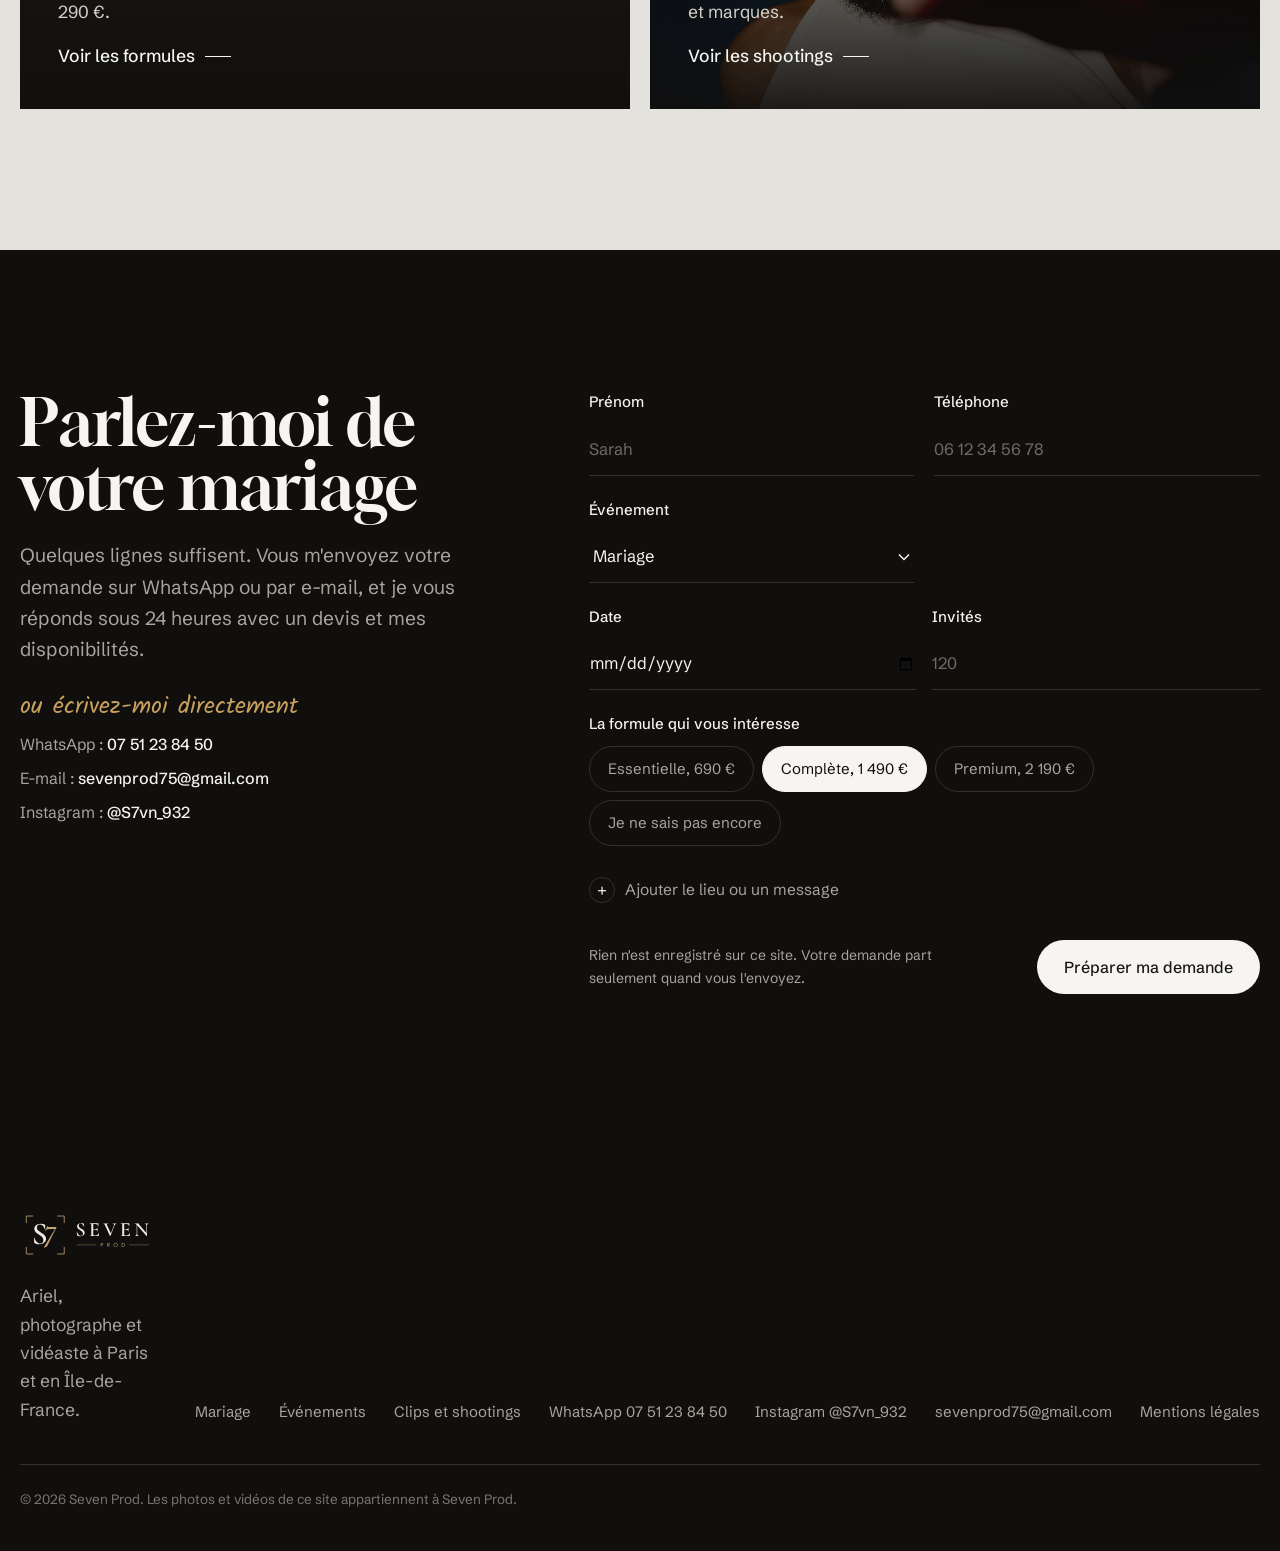
==== commit 422a5b40: "Retire toutes les photos de mariage en attendant de meilleures images Co-Authored-By: Claude Opus 5." ====
--- a/index.html
+++ b/index.html
@@ -24,7 +24,7 @@
 </div>
 <main>
 <section class="hero" aria-labelledby="titre">
-<div class="hero-img"><video class="hero-video" autoplay muted loop playsinline preload="auto" poster="img/hero-poster.webp" aria-hidden="true"><source src="video/mariage-boucle.mp4" type="video/mp4"></video><div class="hero-diapo" hidden><img data-src="img/mariage-voiture-1024.webp" alt="" width="1024" height="576"><img data-src="img/mariage-capot-1024.webp" alt="" width="1024" height="576"><img data-src="img/mariage-phare-1024.webp" alt="" width="1024" height="576"><img data-src="img/mariage-cortege-1024.webp" alt="" width="1024" height="576"><img data-src="img/mariage-escalier-1024.webp" alt="" width="1024" height="576"></div></div>
+<div class="hero-img"><video class="hero-video" autoplay muted loop playsinline preload="auto" poster="img/hero-poster.webp" aria-hidden="true"><source src="video/mariage-boucle.mp4" type="video/mp4"></video></div>
 <div class="viseur" aria-hidden="true"><i></i><i></i><i></i><i></i><span class="rec"><b></b>REC <span id="tc" data-start="0">00:00:00:00</span></span></div>
 <div class="wrap"><div class="hero-txt">
 <h1 id="titre"><span><span>Votre mariage,</span></span><span><span>comme vous l'avez vécu.</span></span></h1>
